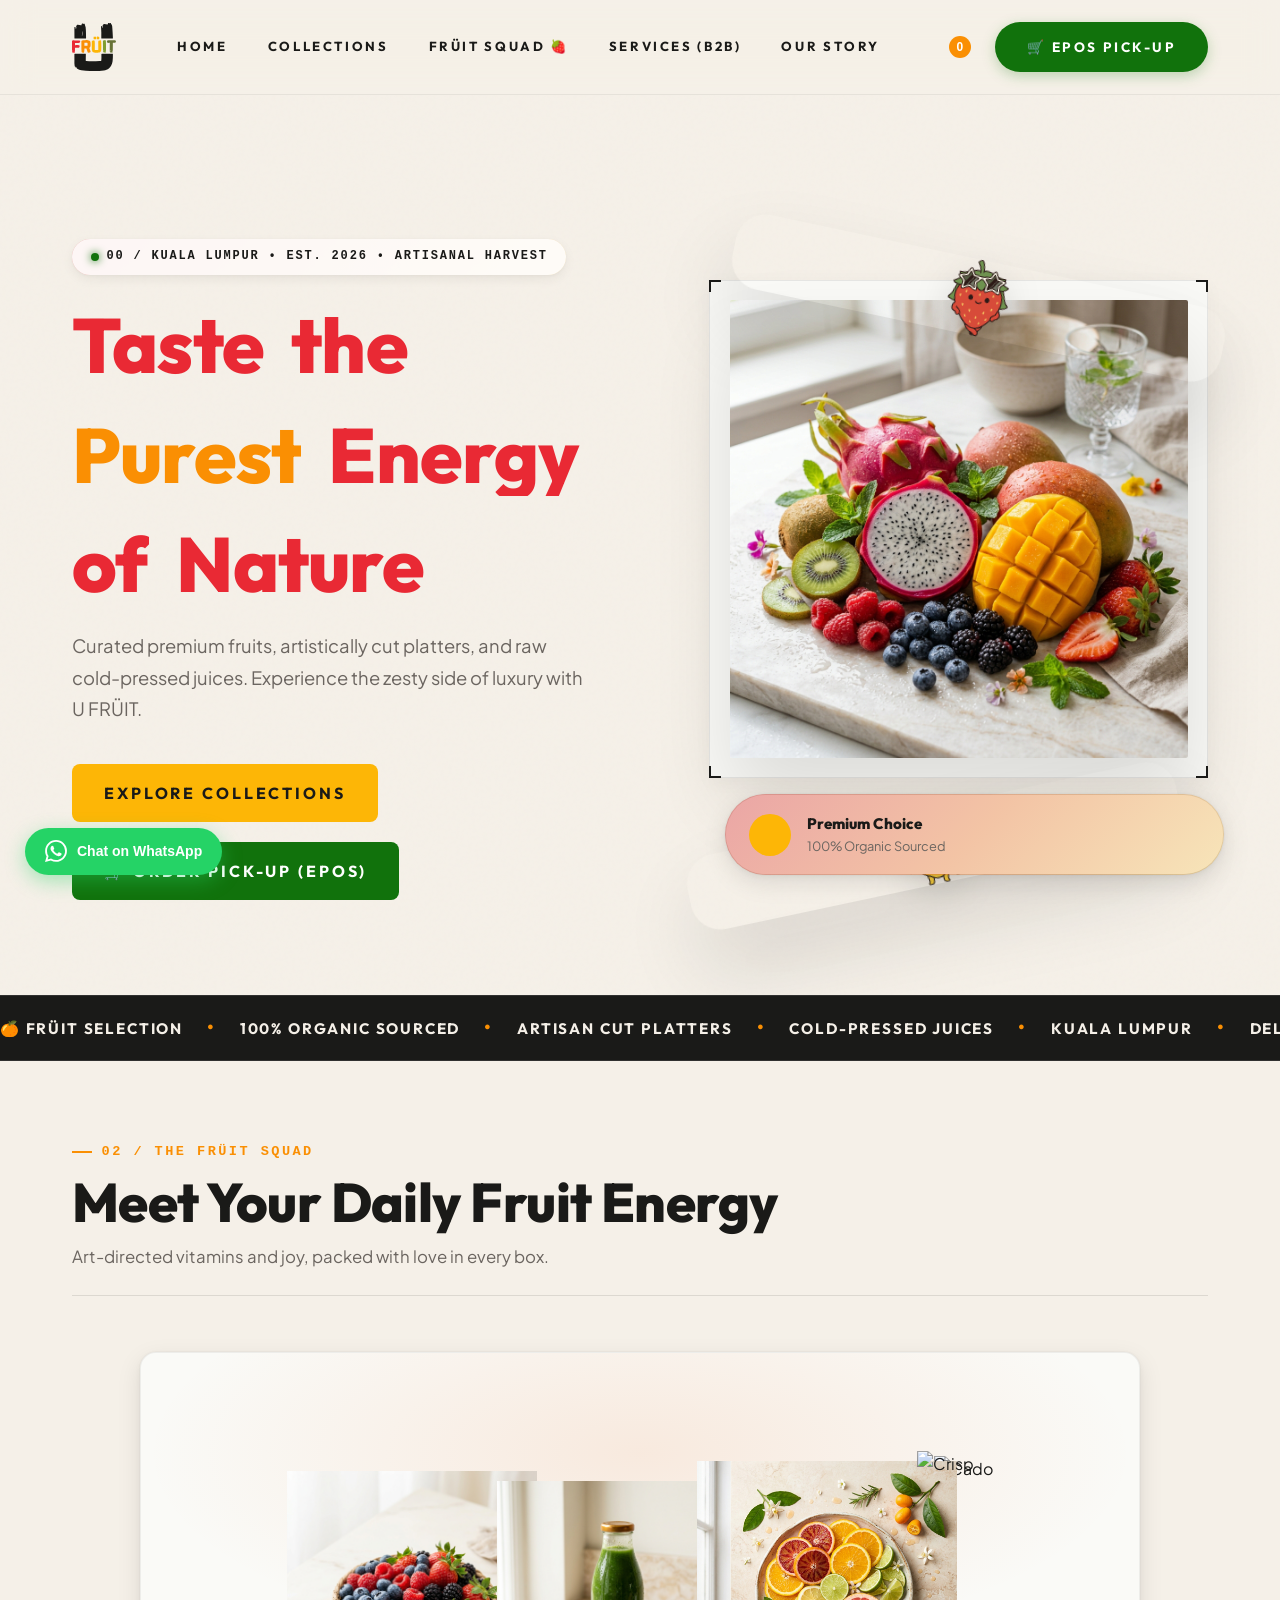
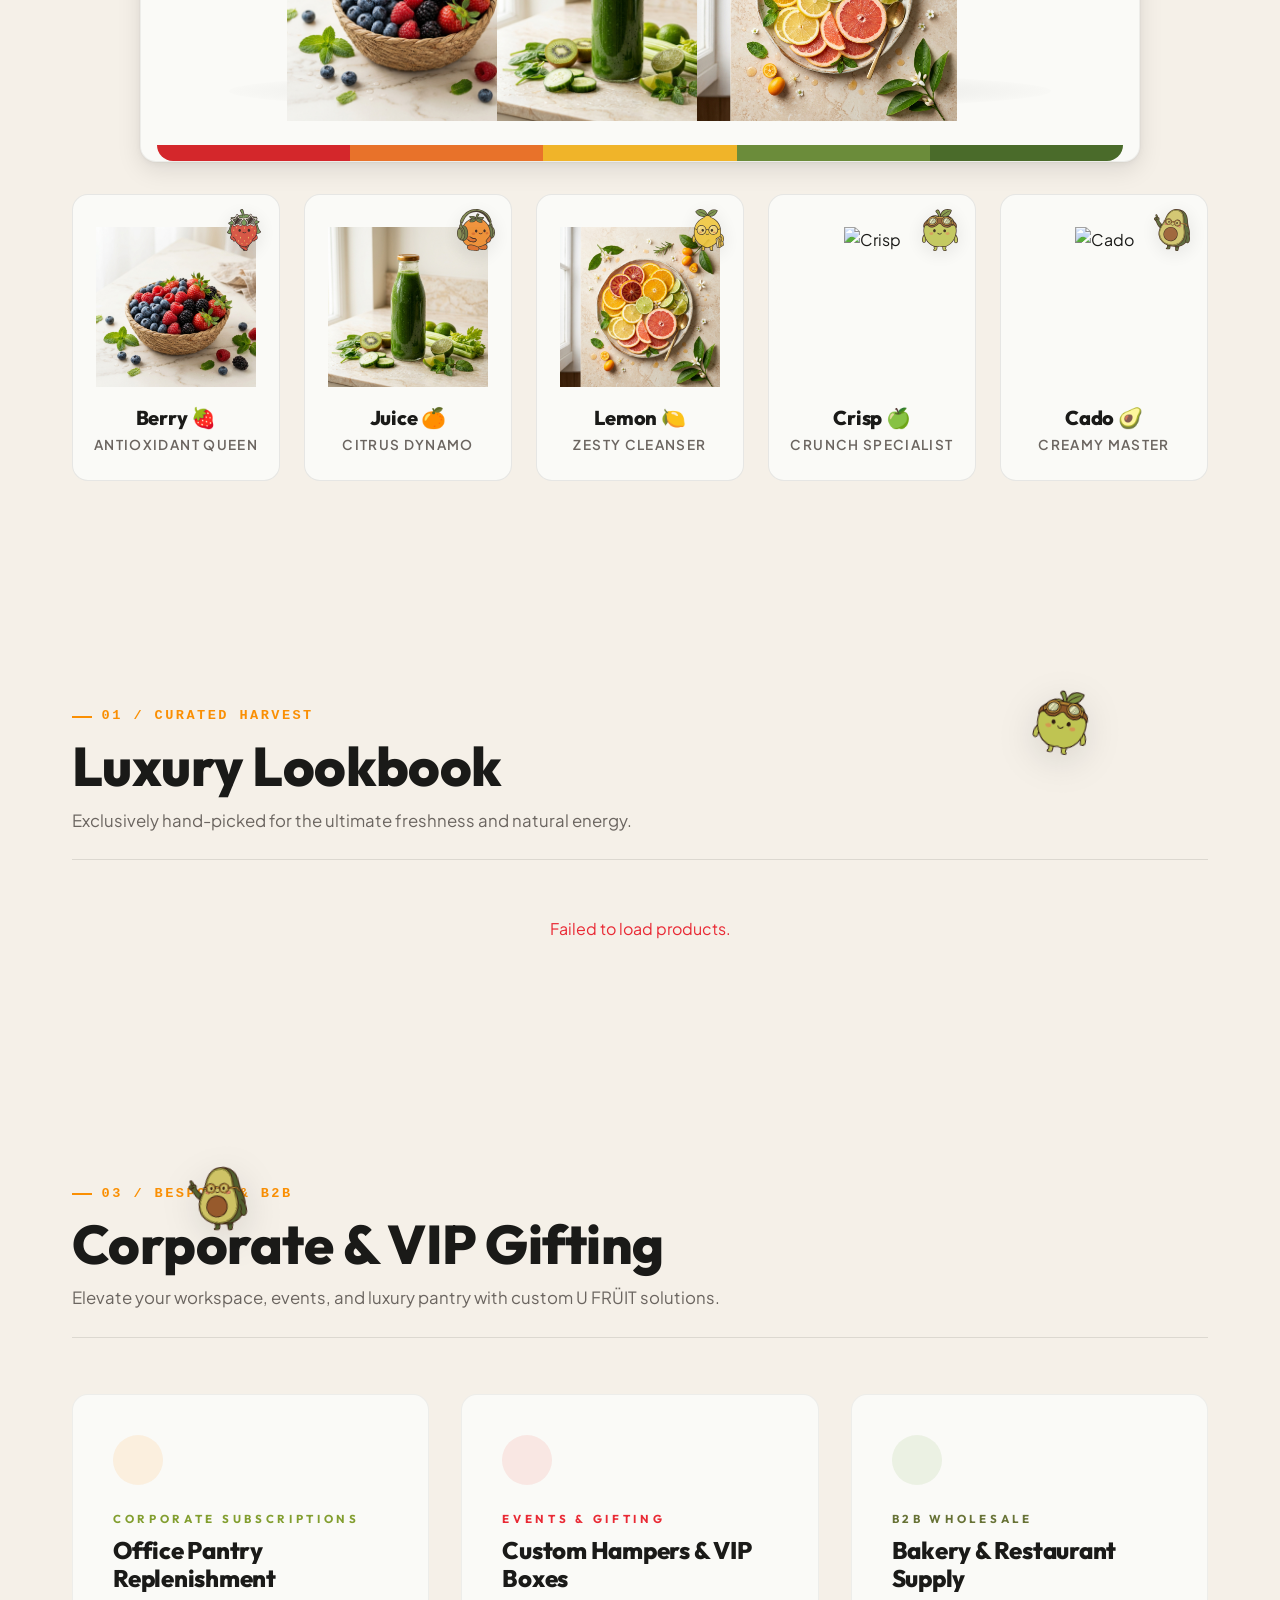
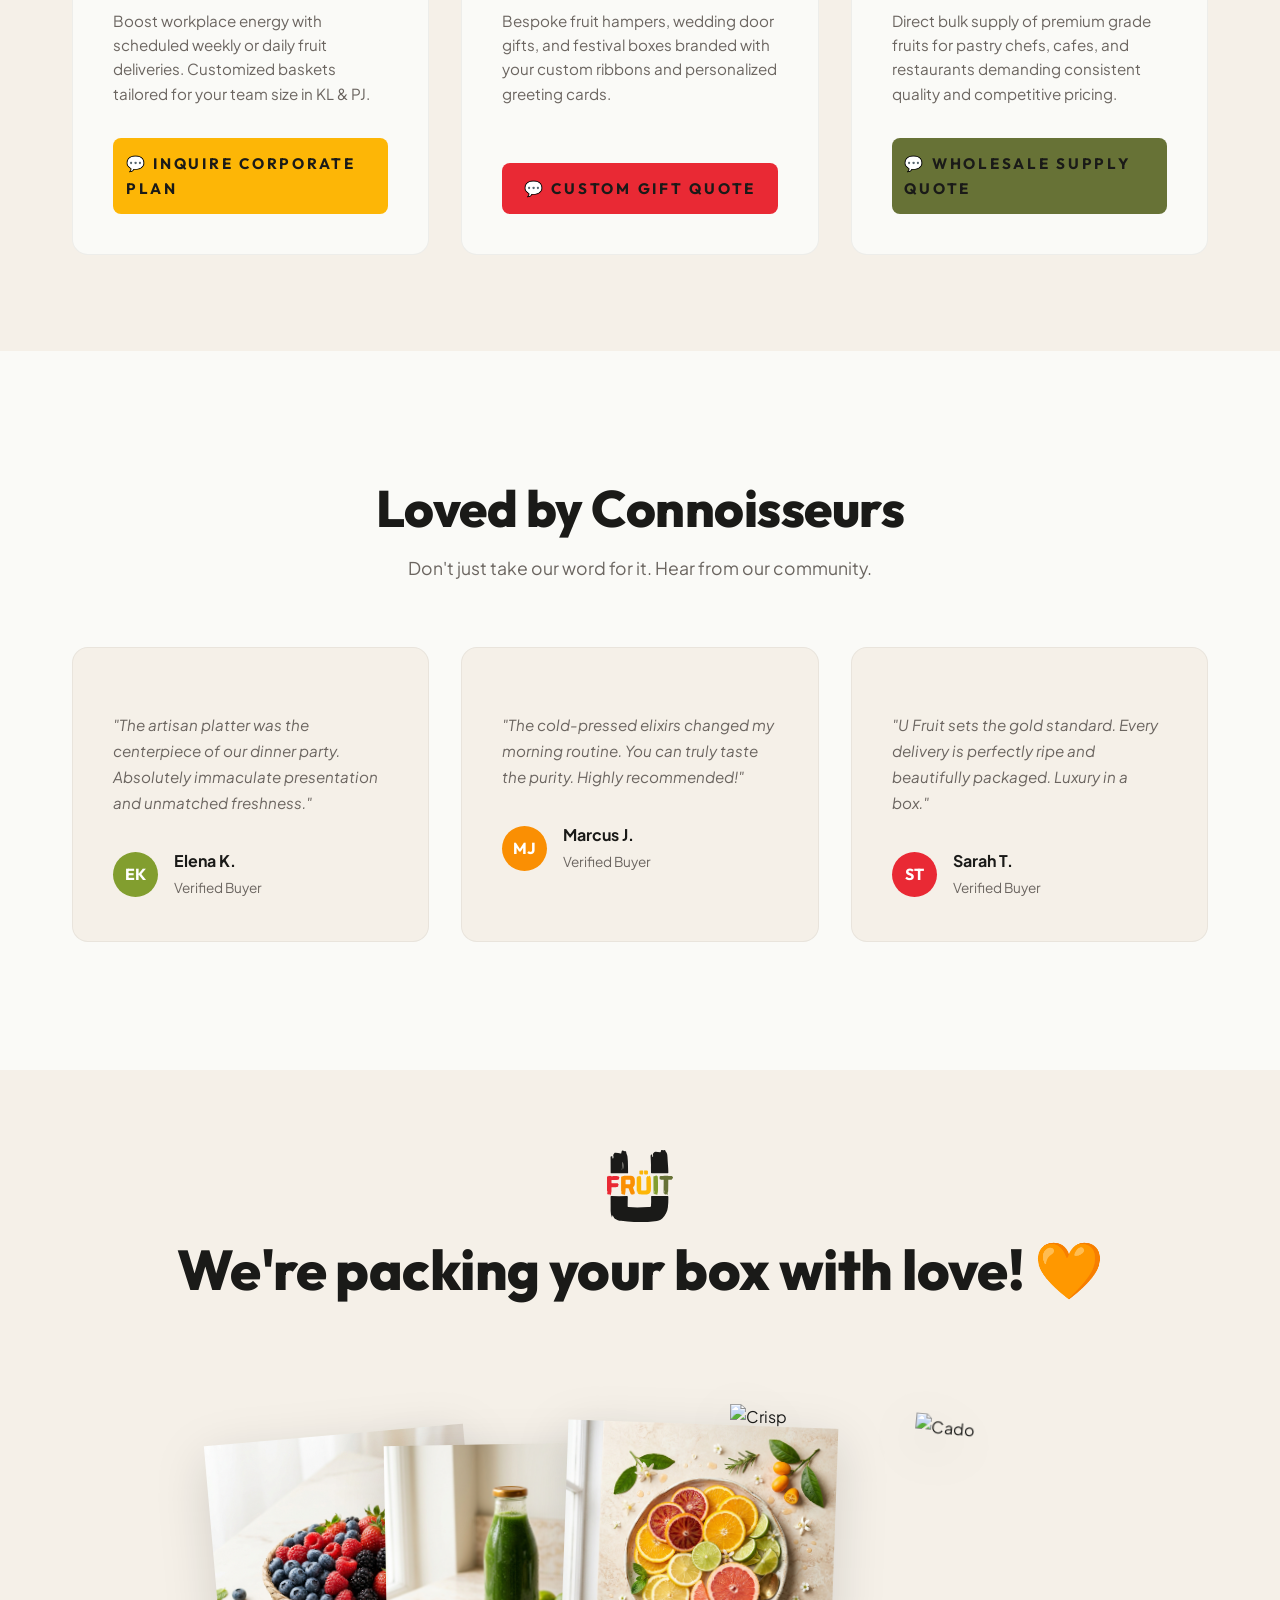
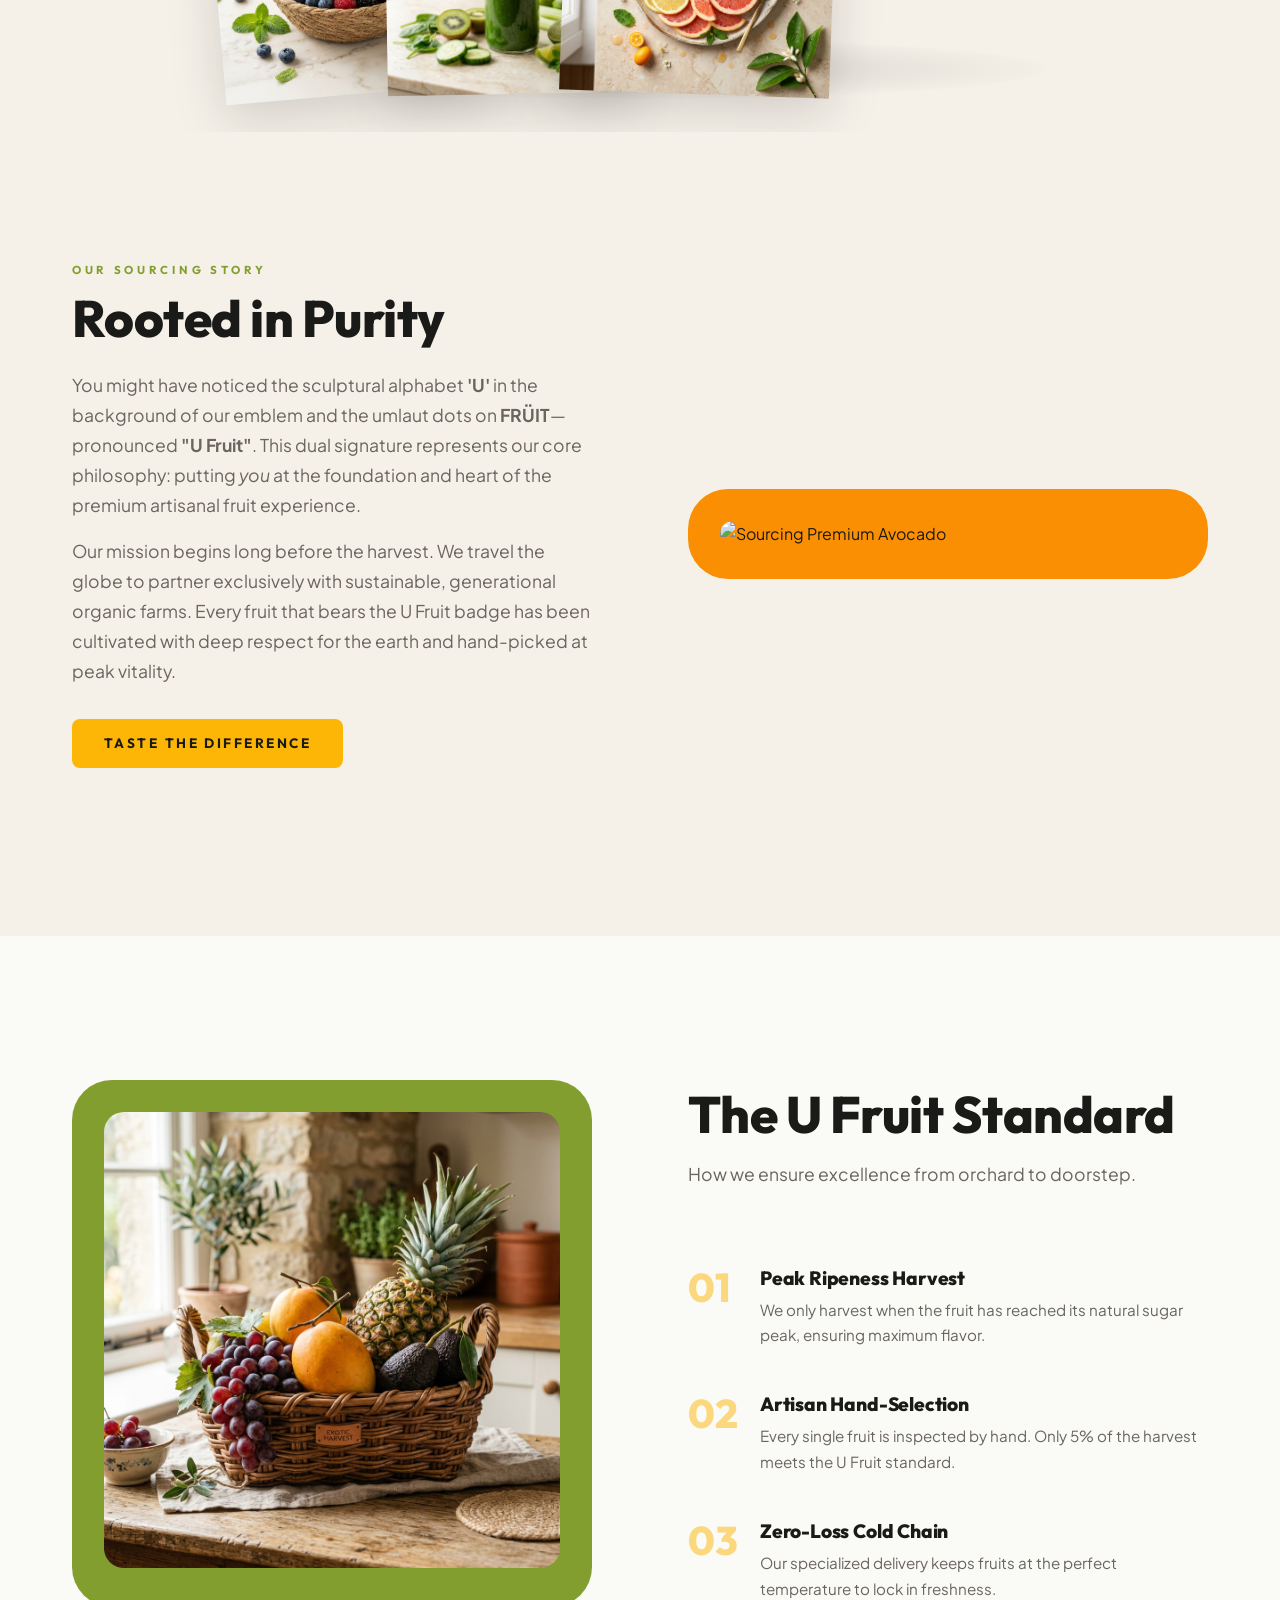
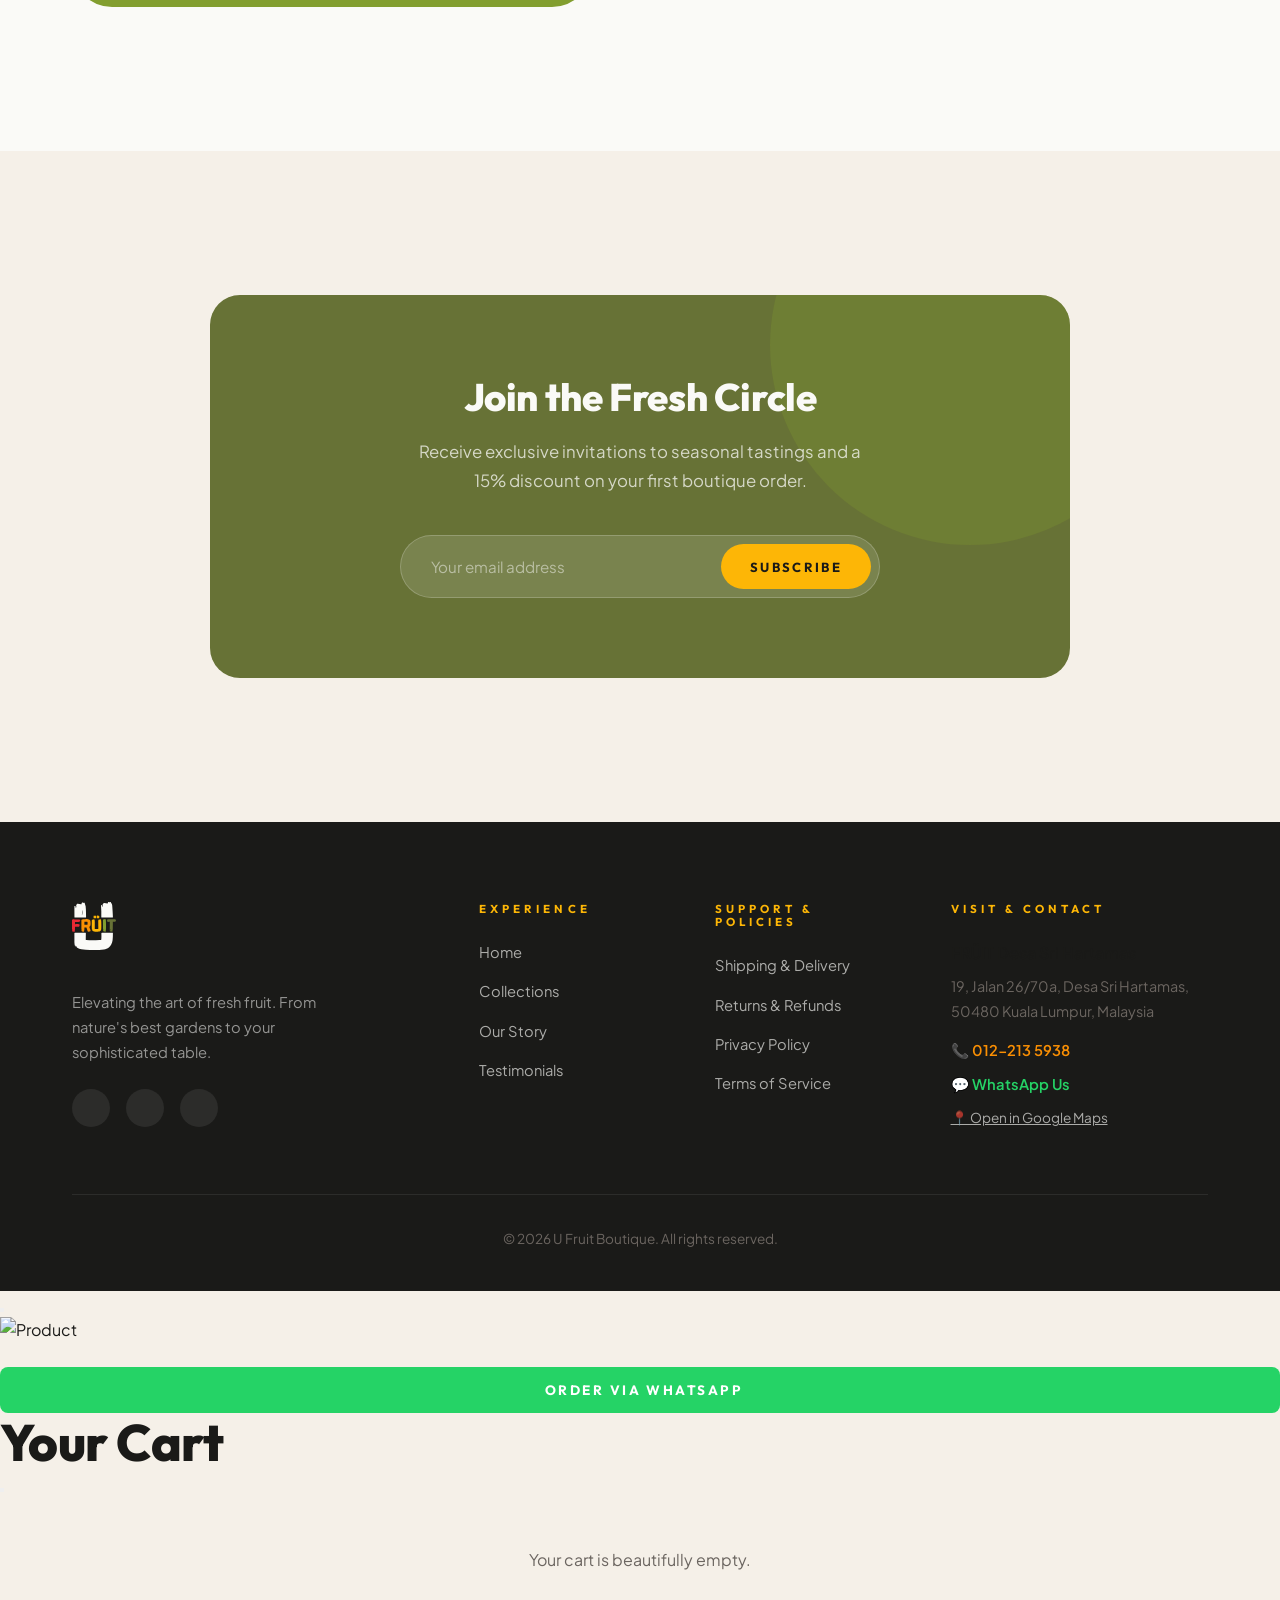
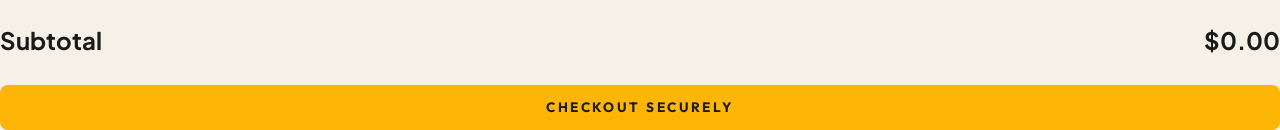
==== index.html @ c1c634d8 "feat: keep 3D character designs and add Style 2 SVG characters as decorative stickers and badges" ====
<!DOCTYPE html>
<html lang="en">
<head>
    <meta charset="UTF-8">
    <meta name="viewport" content="width=device-width, initial-scale=1.0">
    <title>FRÜIT (U Fruit) | Premium Fresh Fruit</title>
    <meta name="description" content="U Fruit offers the finest selection of whole fruits, fresh-cut platters, and freshly squeezed juices. Premium quality, delivered fresh.">
    <!-- Favicon (Tab Logo) -->
    <link rel="icon" type="image/svg+xml" href="assets/UFRÜIT LOGO V3.svg">
    <link rel="stylesheet" href="style.css">
    <!-- Lucide Icons -->
    <script src="https://unpkg.com/lucide@0"></script>
</head>
<body>
    <!-- Header (Awwwards Glass Navigation) -->
    <header class="glass-header">
        <div class="container nav-content">
            <a href="#" class="logo">
                <img src="assets/UFRÜIT LOGO V3.svg" alt="U FRÜIT Canonical Master Logo" style="height: 48px; width: auto; transition: transform 0.3s ease;">
            </a>
            <nav class="nav-links">
                <a href="#home">Home</a>
                <a href="#collections">Collections</a>
                <a href="#squad-banner">FRÜIT Squad 🍓</a>
                <a href="#services">Services (B2B)</a>
                <a href="#about">Our Story</a>
            </nav>
            <div class="header-right">
                <button class="cart-toggle" id="openCart" aria-label="Open Cart" style="background: none; border: none; cursor: pointer; color: var(--text-dark); display: flex; align-items: center; gap: 0.5rem; font-weight: 600;">
                    <i data-lucide="shopping-bag"></i> <span class="cart-count" style="background: var(--primary-orange); color: white; width: 22px; height: 22px; border-radius: 50%; font-size: 0.75rem; display: flex; align-items: center; justify-content: center; font-weight: 700;">0</span>
                </button>
                <a href="https://order.epos.com/page/my-fruit-selection-enterprise" target="_blank" class="cta-button epos-btn" style="background: #11720C; color: white; border-radius: 9999px; font-weight: 700; box-shadow: 0 4px 14px rgba(17, 114, 12, 0.25);">🛒 EPOS Pick-Up</a>
                <button class="menu-toggle" aria-label="Toggle Menu">
                    <i data-lucide="menu"></i>
                </button>
            </div>
        </div>
    </header>

    <!-- Hero Section (Kinetic Staggered Typography & Glowing Badges) -->
    <section class="hero" id="home" style="padding-top: 3rem;">
        <div class="container hero-content">
            <div class="hero-text reveal">
                <div class="hero-badge-pill border-gradient" style="display: inline-flex; align-items: center; gap: 0.5rem; padding: 0.45rem 1.1rem; border-radius: 9999px; background: rgba(255,255,255,0.9); margin-bottom: 1.8rem; font-family: 'Space Grotesk', monospace; font-size: 0.75rem; font-weight: 700; letter-spacing: 0.15em; color: var(--text-dark); box-shadow: var(--shadow-card);">
                    <span style="display:inline-block; width:8px; height:8px; border-radius:50%; background:#11720C; box-shadow: 0 0 8px #11720C;"></span>
                    <span>00 / KUALA LUMPUR • EST. 2026 • ARTISANAL HARVEST</span>
                </div>
                <h1 class="stagger-heading" aria-label="Taste the Purest Energy of Nature">
                    <span class="word-wrap"><span class="word">Taste</span></span>
                    <span class="word-wrap"><span class="word">the</span></span>
                    <span class="word-wrap"><span class="word highlight">Purest</span></span>
                    <span class="word-wrap"><span class="word">Energy</span></span>
                    <span class="word-wrap"><span class="word">of</span></span>
                    <span class="word-wrap"><span class="word">Nature</span></span>
                </h1>
                <p class="hero-subtext" style="font-size: 1.15rem; line-height: 1.7; color: var(--text-muted); max-width: 520px;">Curated premium fruits, artistically cut platters, and raw cold-pressed juices. Experience the zesty side of luxury with U FRÜIT.</p>
                <div class="hero-btns" style="display: flex; gap: 1.2rem; flex-wrap: wrap; margin-top: 2rem;">
                    <a href="#collections" class="cta-button primary-cta" style="padding: 1rem 2rem; font-size: 1rem;">Explore Collections</a>
                    <a href="https://order.epos.com/page/my-fruit-selection-enterprise" target="_blank" class="cta-button epos-hero-btn" style="background: #11720C; color: white; padding: 1rem 2rem; font-size: 1rem;">🛒 Order Pick-Up (EPOS)</a>
                </div>
            </div>
            <div class="hero-image reveal" style="position: relative;">
                <!-- Decorative Style 2 SVG Mascot Stickers -->
                <img src="assets/character-berry.svg" class="decorative-mascot-sticker" style="top: -20px; right: -20px; transform: rotate(12deg);" alt="Berry Decorative Sticker" title="UFRÜIT Berry 🍓">
                <img src="assets/character-lemon.svg" class="decorative-mascot-sticker" style="bottom: -25px; left: -25px; transform: rotate(-12deg); animation-delay: -3s;" alt="Lemon Decorative Sticker" title="UFRÜIT Lemon 🍋">
                <div class="hairline-frame" style="padding: 1.2rem; background: var(--white); position: relative;">
                    <div class="corner-bracket corner-tl"></div>
                    <div class="corner-bracket corner-tr"></div>
                    <div class="corner-bracket corner-bl"></div>
                    <div class="corner-bracket corner-br"></div>
                    <img src="assets/hero.png" alt="Luxurious Fruit Platter" class="hero-main-img" style="border-radius: 2px; width: 100%; display: block;">
                </div>
                <div class="floating-badge border-gradient">
                    <div class="badge-icon">
                        <i data-lucide="sparkles"></i>
                    </div>
                    <div>
                        <strong>Premium Choice</strong>
                        <p>100% Organic Sourced</p>
                    </div>
                </div>
            </div>
        </div>
    </section>

    <!-- ================================================
         AWWWARDS-QUALITY MARQUEE LOOP (Meng To Skill)
         ================================================ -->
    <div class="marquee-section">
        <div class="marquee-track">
            <div class="marquee-content">
                <span>🍊 FRÜIT SELECTION</span>
                <span class="dot">•</span>
                <span>100% ORGANIC SOURCED</span>
                <span class="dot">•</span>
                <span>ARTISAN CUT PLATTERS</span>
                <span class="dot">•</span>
                <span>COLD-PRESSED JUICES</span>
                <span class="dot">•</span>
                <span>KUALA LUMPUR</span>
                <span class="dot">•</span>
                <span>DELIVERED FRESH</span>
                <span class="dot">•</span>
                <span>U FRÜIT LUXURY PRODUCE</span>
                <span class="dot">•</span>
            </div>
            <div class="marquee-content" aria-hidden="true">
                <span>🍊 FRÜIT SELECTION</span>
                <span class="dot">•</span>
                <span>100% ORGANIC SOURCED</span>
                <span class="dot">•</span>
                <span>ARTISAN CUT PLATTERS</span>
                <span class="dot">•</span>
                <span>COLD-PRESSED JUICES</span>
                <span class="dot">•</span>
                <span>KUALA LUMPUR</span>
                <span class="dot">•</span>
                <span>DELIVERED FRESH</span>
                <span class="dot">•</span>
                <span>U FRÜIT LUXURY PRODUCE</span>
                <span class="dot">•</span>
            </div>
        </div>
    </div>

    <!-- FRÜIT Squad Mascot Banner Section -->
    <section class="squad-banner-section" id="squad-banner" style="padding: 5rem 0; background: var(--bg-cream); overflow: hidden;">
        <div class="container">
            <div class="chapter-header reveal">
                <span class="chapter-num">02 / The FRÜIT Squad</span>
                <h2 class="chapter-title">Meet Your Daily Fruit Energy</h2>
                <p class="chapter-subtitle">Art-directed vitamins and joy, packed with love in every box.</p>
            </div>
            
            <div class="squad-banner-wrapper auto-anim" id="squadBannerCanvas" style="
                max-width: 1000px;
                margin: 2rem auto 0;
                background-color: var(--white);
                border-radius: var(--radius-md);
                position: relative;
                overflow: hidden;
                box-shadow: var(--shadow-float);
                padding: 3rem 1rem 0 1rem;
                border: 1px solid rgba(0,0,0,0.05);
            ">
                <!-- Ambient Glow -->
                <div style="
                    position: absolute;
                    top: -100px;
                    left: 50%;
                    transform: translateX(-50%);
                    width: 100%;
                    height: 400px;
                    background: radial-gradient(ellipse at center, rgba(232, 114, 42, 0.12) 0%, rgba(245, 240, 232, 0) 70%);
                    pointer-events: none;
                    z-index: 1;
                "></div>

                <!-- Characters Stage -->
                <div class="squad-stage" style="
                    position: relative;
                    z-index: 5;
                    height: 320px;
                    display: flex;
                    justify-content: center;
                    align-items: flex-end;
                    margin-bottom: 1.5rem;
                ">
                    <!-- Floor Shadow -->
                    <div style="
                        position: absolute;
                        bottom: 10px;
                        width: 85%;
                        height: 40px;
                        background: radial-gradient(ellipse at center, rgba(26, 26, 24, 0.15) 0%, rgba(245, 240, 232, 0) 75%);
                        border-radius: 50%;
                        z-index: 1;
                    "></div>

                    <!-- 5 Characters -->
                    <img src="assets/IP1-Berry.png" alt="Berry" class="squad-char squad-berry" title="Berry 🍓" style="height: 250px; z-index: 4; cursor: pointer; transition: all 0.3s ease;">
                    <img src="assets/IP2-Juice.png" alt="Juice" class="squad-char squad-juice" title="Juice 🍊" style="height: 240px; z-index: 5; cursor: pointer; transition: all 0.3s ease; margin-left: -40px;">
                    <img src="assets/IP3-Lemon.png" alt="Lemon" class="squad-char squad-lemon" title="Lemon 🍋" style="height: 260px; z-index: 6; cursor: pointer; transition: all 0.3s ease; margin-left: -40px;">
                    <img src="assets/IP4-Crisp.png" alt="Crisp" class="squad-char squad-crisp" title="Crisp 🍏" style="height: 270px; z-index: 7; cursor: pointer; transition: all 0.3s ease; margin-left: -40px;">
                    <img src="assets/IP5-Cado.png" alt="Cado" class="squad-char squad-cado" title="Cado 🥑" style="height: 265px; z-index: 3; cursor: pointer; transition: all 0.3s ease; margin-left: -40px;">
                </div>

                <!-- Colourful Baseline Stripe -->
                <div style="width: 100%; height: 16px; display: flex; border-radius: 0 0 var(--radius-md) var(--radius-md); overflow: hidden;">
                    <div style="flex: 1; background: #D4272B;"></div>
                    <div style="flex: 1; background: #E8722A;"></div>
                    <div style="flex: 1; background: #F0B429;"></div>
                    <div style="flex: 1; background: #6B8C3A;"></div>
                    <div style="flex: 1; background: #4A6B2A;"></div>
                </div>
            </div>

            <!-- Squad Individual Podium Cards -->
            <div class="squad-podium-grid">
                <div class="squad-podium-card reveal">
                    <img src="assets/character-berry.svg" class="podium-svg-badge" alt="Berry Decorative Badge">
                    <img src="assets/IP1-Berry.png" alt="Berry" title="Berry 🍓">
                    <h4>Berry 🍓</h4>
                    <span>Antioxidant Queen</span>
                </div>
                <div class="squad-podium-card reveal">
                    <img src="assets/character-juice.svg" class="podium-svg-badge" alt="Juice Decorative Badge">
                    <img src="assets/IP2-Juice.png" alt="Juice" title="Juice 🍊">
                    <h4>Juice 🍊</h4>
                    <span>Citrus Dynamo</span>
                </div>
                <div class="squad-podium-card reveal">
                    <img src="assets/character-lemon.svg" class="podium-svg-badge" alt="Lemon Decorative Badge">
                    <img src="assets/IP3-Lemon.png" alt="Lemon" title="Lemon 🍋">
                    <h4>Lemon 🍋</h4>
                    <span>Zesty Cleanser</span>
                </div>
                <div class="squad-podium-card reveal">
                    <img src="assets/character-crisp.svg" class="podium-svg-badge" alt="Crisp Decorative Badge">
                    <img src="assets/IP4-Crisp.png" alt="Crisp" title="Crisp 🍏">
                    <h4>Crisp 🍏</h4>
                    <span>Crunch Specialist</span>
                </div>
                <div class="squad-podium-card reveal">
                    <img src="assets/character-cado.svg" class="podium-svg-badge" alt="Cado Decorative Badge">
                    <img src="assets/IP5-Cado.png" alt="Cado" title="Cado 🥑">
                    <h4>Cado 🥑</h4>
                    <span>Creamy Master</span>
                </div>
            </div>
        </div>
    </section>

    <style>
        .auto-anim .squad-berry { animation: popBerry 7.5s infinite ease-in-out; }
        .auto-anim .squad-juice { animation: popJuice 7.5s infinite ease-in-out; }
        .auto-anim .squad-crisp { animation: popCrisp 7.5s infinite ease-in-out; }
        .auto-anim .squad-lemon { animation: popLemon 7.5s infinite ease-in-out; }
        .auto-anim .squad-cado { animation: popCado 7.5s infinite ease-in-out; }

        @keyframes popBerry {
            0%, 100% { transform: translateY(0) scale(1); z-index: 4; }
            4%, 16% { transform: translateY(-24px) scale(1.15); z-index: 25; filter: drop-shadow(0 20px 30px rgba(212, 39, 43, 0.4)); }
            20% { transform: translateY(0) scale(1); z-index: 4; }
        }
        @keyframes popJuice {
            0%, 18%, 100% { transform: translateY(0) scale(1); z-index: 5; }
            24%, 36% { transform: translateY(-24px) scale(1.15); z-index: 25; filter: drop-shadow(0 20px 30px rgba(232, 114, 42, 0.4)); }
            40% { transform: translateY(0) scale(1); z-index: 5; }
        }
        @keyframes popCrisp {
            0%, 38%, 100% { transform: translateY(0) scale(1); z-index: 7; }
            44%, 56% { transform: translateY(-24px) scale(1.15); z-index: 25; filter: drop-shadow(0 20px 30px rgba(107, 140, 58, 0.4)); }
            60% { transform: translateY(0) scale(1); z-index: 7; }
        }
        @keyframes popLemon {
            0%, 58%, 100% { transform: translateY(0) scale(1); z-index: 6; }
            64%, 76% { transform: translateY(-24px) scale(1.15); z-index: 25; filter: drop-shadow(0 20px 30px rgba(240, 180, 41, 0.4)); }
            80% { transform: translateY(0) scale(1); z-index: 6; }
        }
        @keyframes popCado {
            0%, 78% { transform: translateY(0) scale(1); z-index: 3; }
            84%, 96% { transform: translateY(-24px) scale(1.15); z-index: 25; filter: drop-shadow(0 20px 30px rgba(74, 107, 42, 0.4)); }
            100% { transform: translateY(0) scale(1); z-index: 3; }
        }

        @media (max-width: 768px) {
            .squad-stage { height: 180px !important; }
            .squad-char { height: 130px !important; margin-left: -20px !important; }
        }
    </style>

    <!-- Collections Section -->
    <section class="collections" id="collections">
        <div class="container">
            <div class="chapter-header reveal" style="position: relative;">
                <img src="assets/character-crisp.svg" class="decorative-mascot-sticker" style="top: -15px; right: 10%; transform: rotate(10deg); width: 64px; height: 64px;" alt="Crisp Decorative Sticker" title="UFRÜIT Crisp 🍏">
                <span class="chapter-num">01 / Curated Harvest</span>
                <h2 class="chapter-title">Luxury Lookbook</h2>
                <p class="chapter-subtitle">Exclusively hand-picked for the ultimate freshness and natural energy.</p>
            </div>
            <div class="editorial-grid" id="productsGrid">
                <!-- Products will be injected here by Javascript from Firestore -->
                <div style="grid-column: 1 / -1; text-align: center; padding: 4rem 0; color: var(--text-muted);">
                    <i data-lucide="loader-2" class="spin" style="width: 48px; height: 48px; margin-bottom: 1rem;"></i>
                    <p>Loading the freshest harvest from our database...</p>
                </div>
            </div>
        </div>
    </section>

    <!-- Services & B2B Section -->
    <section class="services" id="services" style="padding: 6rem 0; background: var(--bg-cream);">
        <div class="container">
            <div class="chapter-header reveal" style="position: relative;">
                <img src="assets/character-cado.svg" class="decorative-mascot-sticker" style="top: -15px; left: 10%; transform: rotate(-10deg); width: 64px; height: 64px;" alt="Cado Decorative Sticker" title="UFRÜIT Cado 🥑">
                <span class="chapter-num">03 / Bespoke & B2B</span>
                <h2 class="chapter-title">Corporate & VIP Gifting</h2>
                <p class="chapter-subtitle">Elevate your workspace, events, and luxury pantry with custom U FRÜIT solutions.</p>
            </div>
            <div class="grid">
                <!-- Service 1: Corporate Pantry -->
                <div class="card reveal" style="padding: 2.5rem; border-radius: var(--radius-md); background: var(--white); border: 1px solid rgba(0,0,0,0.05); display: flex; flex-direction: column; justify-content: space-between;">
                    <div>
                        <div style="width: 50px; height: 50px; border-radius: var(--radius-pill); background: rgba(251, 140, 0, 0.1); color: var(--primary-orange); display: flex; align-items: center; justify-content: center; margin-bottom: 1.5rem;">
                            <i data-lucide="building-2" style="width: 26px; height: 26px;"></i>
                        </div>
                        <span class="card-tag">Corporate Subscriptions</span>
                        <h3 style="font-size: 1.5rem; margin-bottom: 1rem;">Office Pantry Replenishment</h3>
                        <p style="color: var(--text-muted); font-size: 0.95rem; line-height: 1.6; margin-bottom: 2rem;">
                            Boost workplace energy with scheduled weekly or daily fruit deliveries. Customized baskets tailored for your team size in KL & PJ.
                        </p>
                    </div>
                    <a href="https://wa.me/60122135938?text=Hi%20FRÜIT!%20I'm%20interested%20in%20a%20Corporate%20Pantry%20Subscription%20for%20our%20office." target="_blank" class="cta-button" style="display: inline-flex; align-items: center; justify-content: center; width: 100%; font-size: 0.95rem; padding: 0.8rem;">
                        💬 Inquire Corporate Plan
                    </a>
                </div>

                <!-- Service 2: VIP Hampers -->
                <div class="card reveal" style="padding: 2.5rem; border-radius: var(--radius-md); background: var(--white); border: 1px solid rgba(0,0,0,0.05); display: flex; flex-direction: column; justify-content: space-between;">
                    <div>
                        <div style="width: 50px; height: 50px; border-radius: var(--radius-pill); background: rgba(229, 57, 53, 0.1); color: var(--primary-red); display: flex; align-items: center; justify-content: center; margin-bottom: 1.5rem;">
                            <i data-lucide="gift" style="width: 26px; height: 26px;"></i>
                        </div>
                        <span class="card-tag" style="color: var(--primary-red);">Events & Gifting</span>
                        <h3 style="font-size: 1.5rem; margin-bottom: 1rem;">Custom Hampers & VIP Boxes</h3>
                        <p style="color: var(--text-muted); font-size: 0.95rem; line-height: 1.6; margin-bottom: 2rem;">
                            Bespoke fruit hampers, wedding door gifts, and festival boxes branded with your custom ribbons and personalized greeting cards.
                        </p>
                    </div>
                    <a href="https://wa.me/60122135938?text=Hi%20FRÜIT!%20I'd%20like%20to%20request%20a%20quote%20for%20Custom%20Hampers%20/%20Event%20Gifts." target="_blank" class="cta-button" style="display: inline-flex; align-items: center; justify-content: center; width: 100%; font-size: 0.95rem; padding: 0.8rem; background: var(--primary-red);">
                        💬 Custom Gift Quote
                    </a>
                </div>

                <!-- Service 3: Wholesale -->
                <div class="card reveal" style="padding: 2.5rem; border-radius: var(--radius-md); background: var(--white); border: 1px solid rgba(0,0,0,0.05); display: flex; flex-direction: column; justify-content: space-between;">
                    <div>
                        <div style="width: 50px; height: 50px; border-radius: var(--radius-pill); background: rgba(104, 159, 56, 0.1); color: var(--primary-green); display: flex; align-items: center; justify-content: center; margin-bottom: 1.5rem;">
                            <i data-lucide="truck" style="width: 26px; height: 26px;"></i>
                        </div>
                        <span class="card-tag" style="color: var(--primary-green);">B2B Wholesale</span>
                        <h3 style="font-size: 1.5rem; margin-bottom: 1rem;">Bakery & Restaurant Supply</h3>
                        <p style="color: var(--text-muted); font-size: 0.95rem; line-height: 1.6; margin-bottom: 2rem;">
                            Direct bulk supply of premium grade fruits for pastry chefs, cafes, and restaurants demanding consistent quality and competitive pricing.
                        </p>
                    </div>
                    <a href="https://wa.me/60122135938?text=Hi%20FRÜIT!%20I'm%20looking%20for%20Wholesale%20Fruit%20Supply%20for%20my%20business." target="_blank" class="cta-button" style="display: inline-flex; align-items: center; justify-content: center; width: 100%; font-size: 0.95rem; padding: 0.8rem; background: var(--primary-green);">
                        💬 Wholesale Supply Quote
                    </a>
                </div>
            </div>
        </div>
    </section>

    <!-- Testimonials Section -->
    <section class="testimonials" id="reviews" style="padding: 8rem 0; background: var(--white);">
        <div class="container">
            <div class="section-title reveal">
                <h2>Loved by Connoisseurs</h2>
                <p>Don't just take our word for it. Hear from our community.</p>
            </div>
            <div class="grid">
                <div class="card reveal" style="padding: 2.5rem; background: var(--bg-cream);">
                    <div style="color: var(--primary-yellow); margin-bottom: 1.5rem; display: flex; gap: 0.2rem;">
                        <i data-lucide="star" fill="currentColor"></i><i data-lucide="star" fill="currentColor"></i><i data-lucide="star" fill="currentColor"></i><i data-lucide="star" fill="currentColor"></i><i data-lucide="star" fill="currentColor"></i>
                    </div>
                    <p style="font-style: italic; margin-bottom: 2rem; color: var(--text-muted);">"The artisan platter was the centerpiece of our dinner party. Absolutely immaculate presentation and unmatched freshness."</p>
                    <div style="display: flex; align-items: center; gap: 1rem;">
                        <div style="width: 45px; height: 45px; border-radius: 50%; background: var(--primary-lime); color: white; display: flex; align-items: center; justify-content: center; font-weight: bold; font-family: 'Outfit', sans-serif;">EK</div>
                        <div>
                            <strong style="display: block;">Elena K.</strong>
                            <span style="font-size: 0.85rem; color: var(--text-muted);">Verified Buyer</span>
                        </div>
                    </div>
                </div>
                
                <div class="card reveal" style="padding: 2.5rem; background: var(--bg-cream);">
                    <div style="color: var(--primary-yellow); margin-bottom: 1.5rem; display: flex; gap: 0.2rem;">
                        <i data-lucide="star" fill="currentColor"></i><i data-lucide="star" fill="currentColor"></i><i data-lucide="star" fill="currentColor"></i><i data-lucide="star" fill="currentColor"></i><i data-lucide="star" fill="currentColor"></i>
                    </div>
                    <p style="font-style: italic; margin-bottom: 2rem; color: var(--text-muted);">"The cold-pressed elixirs changed my morning routine. You can truly taste the purity. Highly recommended!"</p>
                    <div style="display: flex; align-items: center; gap: 1rem;">
                        <div style="width: 45px; height: 45px; border-radius: 50%; background: var(--primary-orange); color: white; display: flex; align-items: center; justify-content: center; font-weight: bold; font-family: 'Outfit', sans-serif;">MJ</div>
                        <div>
                            <strong style="display: block;">Marcus J.</strong>
                            <span style="font-size: 0.85rem; color: var(--text-muted);">Verified Buyer</span>
                        </div>
                    </div>
                </div>

                <div class="card reveal" style="padding: 2.5rem; background: var(--bg-cream);">
                    <div style="color: var(--primary-yellow); margin-bottom: 1.5rem; display: flex; gap: 0.2rem;">
                        <i data-lucide="star" fill="currentColor"></i><i data-lucide="star" fill="currentColor"></i><i data-lucide="star" fill="currentColor"></i><i data-lucide="star" fill="currentColor"></i><i data-lucide="star" fill="currentColor"></i>
                    </div>
                    <p style="font-style: italic; margin-bottom: 2rem; color: var(--text-muted);">"U Fruit sets the gold standard. Every delivery is perfectly ripe and beautifully packaged. Luxury in a box."</p>
                    <div style="display: flex; align-items: center; gap: 1rem;">
                        <div style="width: 45px; height: 45px; border-radius: 50%; background: var(--primary-red); color: white; display: flex; align-items: center; justify-content: center; font-weight: bold; font-family: 'Outfit', sans-serif;">ST</div>
                        <div>
                            <strong style="display: block;">Sarah T.</strong>
                            <span style="font-size: 0.85rem; color: var(--text-muted);">Verified Buyer</span>
                        </div>
                    </div>
                </div>
            </div>
        </div>
    </section>

    <!-- Animated IP Checkout Banner Section -->
    <section class="checkout-banner-section" id="checkout-banner">
        <div class="checkout-banner-container reveal">
            <img src="assets/UFRÜIT LOGO V3.svg" alt="U FRÜIT Canonical Master Logo" class="checkout-banner-logo">
            <h2 class="checkout-banner-title">
                We're packing your box with love! <span class="heart-pulse">🧡</span>
            </h2>

            <div class="checkout-character-stage">
                <div class="checkout-stage-shadow"></div>
                <img src="assets/IP1-Berry.png" alt="Berry" class="checkout-char-img checkout-char-berry" title="Berry 🍓">
                <img src="assets/IP2-Juice.png" alt="Juice" class="checkout-char-img checkout-char-juice" title="Juice 🍊">
                <img src="assets/IP3-Lemon.png" alt="Lemon" class="checkout-char-img checkout-char-lemon" title="Lemon 🍋">
                <img src="assets/IP4-Crisp.png" alt="Crisp" class="checkout-char-img checkout-char-crisp" title="Crisp 🍏">
                <img src="assets/IP5-Cado.png" alt="Cado" class="checkout-char-img checkout-char-cado" title="Cado 🥑">
            </div>
        </div>

        <div class="checkout-colourful-baseline">
            <div class="stripe-red"></div>
            <div class="stripe-orange"></div>
            <div class="stripe-amber"></div>
            <div class="stripe-green"></div>
            <div class="stripe-olive"></div>
        </div>
    </section>

    <!-- About Us / Sourcing Section -->
    <section class="about-us" id="about" style="padding: 8rem 0; background: var(--bg-cream);">
        <div class="container process-grid">
            <div class="process-steps reveal">
                <div class="section-title" style="text-align: left; margin-bottom: 2rem;">
                    <span class="card-tag">Our Sourcing Story</span>
                    <h2>Rooted in Purity</h2>
                    <p style="font-size: 1.1rem; color: var(--text-muted); margin-top: 1.5rem;">You might have noticed the sculptural alphabet <strong>'U'</strong> in the background of our emblem and the umlaut dots on <strong>FRÜIT</strong>—pronounced <strong>"U Fruit"</strong>. This dual signature represents our core philosophy: putting <em>you</em> at the foundation and heart of the premium artisanal fruit experience.</p>
                    <p style="font-size: 1.1rem; color: var(--text-muted); margin-top: 1rem;">Our mission begins long before the harvest. We travel the globe to partner exclusively with sustainable, generational organic farms. Every fruit that bears the U Fruit badge has been cultivated with deep respect for the earth and hand-picked at peak vitality.</p>
                    <a href="#collections" class="cta-button" style="display: inline-block; margin-top: 2rem;">Taste the Difference</a>
                </div>
            </div>
            <div class="process-image reveal">
                <div style="background: var(--primary-orange); border-radius: 40px; padding: 2rem; position: relative;">
                    <img src="assets/IP5-Cado.png" alt="Sourcing Premium Avocado" style="width: 100%; border-radius: 20px; box-shadow: var(--shadow);">
                </div>
            </div>
        </div>
    </section>

    <!-- Process Section -->
    <section class="process" id="process">
        <div class="container process-grid">
            <div class="process-image reveal">
                <div style="background: var(--primary-lime); border-radius: 40px; padding: 2rem; position: relative;">
                    <img src="assets/whole-fruit.png" alt="Fresh Harvest" style="width: 100%; border-radius: 20px; box-shadow: var(--shadow);">
                </div>
            </div>
            <div class="process-steps reveal">
                <div class="section-title" style="text-align: left; margin-bottom: 2rem;">
                    <h2>The U Fruit Standard</h2>
                    <p>How we ensure excellence from orchard to doorstep.</p>
                </div>
                
                <div class="step">
                    <div class="step-number">01</div>
                    <div class="step-content">
                        <h4>Peak Ripeness Harvest</h4>
                        <p>We only harvest when the fruit has reached its natural sugar peak, ensuring maximum flavor.</p>
                    </div>
                </div>

                <div class="step">
                    <div class="step-number">02</div>
                    <div class="step-content">
                        <h4>Artisan Hand-Selection</h4>
                        <p>Every single fruit is inspected by hand. Only 5% of the harvest meets the U Fruit standard.</p>
                    </div>
                </div>

                <div class="step">
                    <div class="step-number">03</div>
                    <div class="step-content">
                        <h4>Zero-Loss Cold Chain</h4>
                        <p>Our specialized delivery keeps fruits at the perfect temperature to lock in freshness.</p>
                    </div>
                </div>
            </div>
        </div>
    </section>

    <!-- Newsletter Section -->
    <section class="newsletter" id="newsletter">
        <div class="container reveal">
            <div class="newsletter-box">
                <h2>Join the Fresh Circle</h2>
                <p>Receive exclusive invitations to seasonal tastings and a 15% discount on your first boutique order.</p>
                <form class="subscribe-form">
                    <input type="email" placeholder="Your email address" required title="Please enter a valid email">
                    <button type="submit">Subscribe</button>
                </form>
            </div>
        </div>
    </section>

    <!-- Footer -->
    <footer>
        <div class="container">
            <div class="footer-content">
                <div class="footer-about">
                    <a href="#" class="footer-logo">
                        <img src="assets/UFRÜIT LOGO V3-dark.svg" alt="U FRÜIT Canonical Master Logo" style="height: 48px; width: auto; margin-bottom: 1rem; display: block;">
                    </a>
                    <p>Elevating the art of fresh fruit. From nature's best gardens to your sophisticated table.</p>
                    <div class="social-links">
                        <a href="#" aria-label="Instagram"><i data-lucide="instagram"></i></a>
                        <a href="#" aria-label="Facebook"><i data-lucide="facebook"></i></a>
                        <a href="#" aria-label="Twitter"><i data-lucide="twitter"></i></a>
                    </div>
                </div>
                <div class="footer-links">
                    <h4>Experience</h4>
                    <ul>
                        <li><a href="#home">Home</a></li>
                        <li><a href="#collections">Collections</a></li>
                        <li><a href="#about">Our Story</a></li>
                        <li><a href="#reviews">Testimonials</a></li>
                    </ul>
                </div>
                <div class="footer-links">
                    <h4>Support & Policies</h4>
                    <ul>
                        <li><a href="#" onclick="alert('Shipping Policy coming soon!'); return false;">Shipping & Delivery</a></li>
                        <li><a href="#" onclick="alert('Refund Policy coming soon!'); return false;">Returns & Refunds</a></li>
                        <li><a href="#" onclick="alert('Privacy Policy coming soon!'); return false;">Privacy Policy</a></li>
                        <li><a href="#" onclick="alert('Terms of Service coming soon!'); return false;">Terms of Service</a></li>
                    </ul>
                </div>
                <div class="footer-links">
                    <h4>Visit & Contact</h4>
                    <p style="margin-bottom: 0.5rem; font-weight: 600; color: var(--text-dark);">FRÜIT Desa Sri Hartamas</p>
                    <p style="font-size: 0.9rem; color: var(--text-muted); margin-bottom: 0.8rem;">
                        19, Jalan 26/70a, Desa Sri Hartamas,<br>
                        50480 Kuala Lumpur, Malaysia
                    </p>
                    <p style="margin-bottom: 0.4rem;">
                        <a href="tel:+60122135938" style="color: var(--primary-orange); font-weight: 600;">📞 012-213 5938</a>
                    </p>
                    <p style="margin-bottom: 0.4rem;">
                        <a href="https://wa.me/60122135938?text=Hi%20FRÜIT,%20I'd%20like%20to%20inquire%20about%20your%20fresh%20fruits!" target="_blank" style="color: #25D366; font-weight: 600;">💬 WhatsApp Us</a>
                    </p>
                    <p><a href="https://maps.google.com/?q=FRÜIT+Desa+Sri+Hartamas+19+Jalan+26/70a+Kuala+Lumpur" target="_blank" style="font-size: 0.85rem; text-decoration: underline;">📍 Open in Google Maps</a></p>
                </div>
            </div>
            <div class="copyright">
                <p>&copy; 2026 U Fruit Boutique. All rights reserved.</p>
            </div>
        </div>
    </footer>

    <!-- Product Modal Overlay -->
    <div class="modal-overlay" id="productModal">
        <div class="modal-container">
            <button class="modal-close" id="closeModal"><i data-lucide="x"></i></button>
            <div class="modal-grid">
                <div class="modal-image">
                    <img id="modalImage" src="" alt="Product">
                </div>
                <div class="modal-details">
                    <span class="card-tag" id="modalTag"></span>
                    <h2 id="modalTitle"></h2>
                    <p id="modalDesc"></p>
                    <div class="modal-price" id="modalPrice"></div>
                    <button class="cta-button" style="width: 100%; margin-top: 1.5rem; justify-content: center; display: flex; gap: 0.5rem; background: #25D366; color: #ffffff;" onclick="checkoutViaWhatsApp()"><i data-lucide="message-circle"></i> Order via WhatsApp</button>
                </div>
            </div>
        </div>
    </div>

    <!-- Shopping Cart Drawer -->
    <div class="cart-overlay" id="cartOverlay"></div>
    <div class="cart-drawer" id="cartDrawer">
        <div class="cart-header">
            <h2>Your Cart</h2>
            <button class="cart-close" id="closeCart"><i data-lucide="x"></i></button>
        </div>
        <div class="cart-body" id="cartItems">
            <div class="cart-empty" style="text-align: center; padding: 3rem 0; color: var(--text-muted);">
                <i data-lucide="shopping-bag" style="width: 48px; height: 48px; margin-bottom: 1rem; opacity: 0.5;"></i>
                <p>Your cart is beautifully empty.</p>
            </div>
        </div>
        <div class="cart-footer">
            <div class="cart-total" style="display: flex; justify-content: space-between; font-size: 1.5rem; font-weight: bold; margin-bottom: 1.5rem;">
                <span>Subtotal</span>
                <span>$0.00</span>
            </div>
            <button class="cta-button" style="width: 100%; display: flex; justify-content: center;">Checkout securely</button>
        </div>
    </div>

    <script defer src="app.js"></script>
    <script>
        // Initialize Lucide icons
        lucide.createIcons();

        // Product Modal Logic
        const modal = document.getElementById('productModal');
        const closeModal = document.getElementById('closeModal');
        
        function openModal(tag, title, desc, price, imageSrc) {
            document.getElementById('modalTag').innerText = tag;
            document.getElementById('modalTitle').innerText = title;
            document.getElementById('modalDesc').innerText = desc;
            document.getElementById('modalPrice').innerText = price;
            document.getElementById('modalImage').src = imageSrc;
            
            modal.classList.add('active');
            document.body.style.overflow = 'hidden';
        }

        closeModal.addEventListener('click', () => {
            modal.classList.remove('active');
            document.body.style.overflow = 'auto';
        });

        modal.addEventListener('click', (e) => {
            if (e.target === modal) {
                modal.classList.remove('active');
                document.body.style.overflow = 'auto';
            }
        });

        // Cart Drawer Logic
        const cartDrawer = document.getElementById('cartDrawer');
        const cartOverlay = document.getElementById('cartOverlay');
        const openCartBtn = document.getElementById('openCart');
        const closeCartBtn = document.getElementById('closeCart');

        function toggleCart() {
            cartDrawer.classList.toggle('active');
            cartOverlay.classList.toggle('active');
            if (cartDrawer.classList.contains('active')) {
                document.body.style.overflow = 'hidden';
            } else {
                document.body.style.overflow = 'auto';
            }
        }

        openCartBtn.addEventListener('click', (e) => {
            e.preventDefault();
            toggleCart();
        });
        
        closeCartBtn.addEventListener('click', toggleCart);
        cartOverlay.addEventListener('click', toggleCart);

        function addToCart() {
            // Very simple UI update just to show interaction
            document.querySelector('.cart-count').innerText = "1";
            document.querySelector('.cart-empty').innerHTML = `
                <div style="display: flex; gap: 1rem; align-items: center; border-bottom: 1px solid rgba(0,0,0,0.05); padding-bottom: 1rem;">
                    <img src="${document.getElementById('modalImage').src}" style="width: 60px; height: 60px; border-radius: 10px; object-fit: cover;">
                    <div style="flex: 1;">
                        <div style="font-weight: 600;">${document.getElementById('modalTitle').innerText}</div>
                        <div style="color: var(--text-muted); font-size: 0.9rem;">Qty: 1</div>
                    </div>
                    <div style="font-weight: 700; color: var(--primary-green);">${document.getElementById('modalPrice').innerText}</div>
                </div>
            `;
            document.querySelector('.cart-total span:last-child').innerText = document.getElementById('modalPrice').innerText;
            modal.classList.remove('active');
            toggleCart();
        }
    </script>

    <!-- Floating WhatsApp Button -->
    <a href="https://wa.me/60122135938?text=Hi%20FRÜIT,%20I'd%20like%20to%20inquire%20about%20your%20fresh%20fruits!" target="_blank" aria-label="Chat on WhatsApp" style="
        position: fixed;
        bottom: 25px;
        left: 25px;
        z-index: 9999;
        background: #25D366;
        color: #ffffff;
        padding: 12px 20px;
        border-radius: 9999px;
        display: flex;
        align-items: center;
        gap: 10px;
        box-shadow: 0 6px 20px rgba(37, 211, 102, 0.4);
        font-family: sans-serif;
        font-weight: 600;
        font-size: 14px;
        text-decoration: none;
        transition: transform 0.3s ease, box-shadow 0.3s ease;
    " onmouseover="this.style.transform='scale(1.05)'" onmouseout="this.style.transform='scale(1)'">
        <svg width="22" height="22" fill="currentColor" viewBox="0 0 24 24"><path d="M17.472 14.382c-.297-.149-1.758-.867-2.03-.967-.273-.099-.471-.148-.67.15-.197.297-.767.966-.94 1.164-.173.199-.347.223-.644.075-.297-.15-1.255-.463-2.39-1.475-.883-.788-1.48-1.761-1.653-2.059-.173-.297-.018-.458.13-.606.134-.133.298-.347.446-.52.149-.174.198-.298.298-.497.099-.198.05-.371-.025-.52-.075-.149-.669-1.612-.916-2.207-.242-.579-.487-.5-.669-.51-.173-.008-.371-.01-.57-.01-.198 0-.52.074-.792.372-.272.297-1.04 1.016-1.04 2.479 0 1.462 1.065 2.875 1.213 3.074.149.198 2.096 3.2 5.077 4.487.709.306 1.262.489 1.694.625.712.227 1.36.195 1.871.118.571-.085 1.758-.719 2.006-1.413.248-.694.248-1.289.173-1.413-.074-.124-.272-.198-.57-.347m-5.421 7.403h-.004a9.87 9.87 0 01-5.031-1.378l-.361-.214-3.741.982.998-3.648-.235-.374a9.86 9.86 0 01-1.51-5.26c.001-5.45 4.436-9.884 9.888-9.884 2.64 0 5.122 1.03 6.988 2.898a9.825 9.825 0 012.893 6.994c-.003 5.45-4.437 9.884-9.885 9.884m8.413-18.297A11.815 11.815 0 0012.05 0C5.495 0 .16 5.335.157 11.892c0 2.096.547 4.142 1.588 5.945L.057 24l6.305-1.654a11.882 11.882 0 005.683 1.448h.005c6.554 0 11.89-5.335 11.893-11.893a11.821 11.821 0 00-3.48-8.413z"/></svg>
        <span>Chat on WhatsApp</span>
    </a>
</body>
</html>
---- style.css ----
/* ============================================================
   FRÜIT SELECTION — Brand-Kit Compliant Stylesheet v2.0
   Colours: Canonical UFRÜIT V3 Palette
   Fonts:   Outfit (display/labels) | Plus Jakarta Sans (body)
   Last updated: 2026-08-02 by Antigravity Design Engine
   ============================================================ */

/* ── Google Fonts: Modern Editorial Luxury (Outfit + Plus Jakarta Sans) ─ */
@import url('https://fonts.googleapis.com/css2?family=Outfit:wght@400;500;600;700;800&family=Plus+Jakarta+Sans:ital,wght@0,400;0,500;0,600;0,700;1,400&display=swap');

/* ── Brand Token System ───────────────────────────────────── */
:root {
    /* === Colour System (canonical V3 brand palette) === */
    --color-primary:    #e92934;   /* Ruby Red       — logo Ü, CTAs */
    --color-secondary:  #fa8f03;   /* Harvest Orange — logo F      */
    --color-accent:     #fdb606;   /* Golden Amber   — logo R      */
    --color-growth:     #829e2f;   /* Fresh Leaf     — logo T      */
    --color-deep:       #677236;   /* Forest Olive   — logo I      */
    --color-bg:         #F5F0E8;   /* Warm Cream     — all BGs     */
    --color-text:       #1A1A18;   /* Charcoal       — body text   */
    --color-text-muted: #6B6560;   /* Warm Muted     — secondary   */
    --color-white:      #FAFAF7;   /* Snow White     — on dark BG  */

    /* Legacy aliases kept for JS compatibility */
    --primary-red:    var(--color-primary);
    --primary-orange: var(--color-secondary);
    --primary-yellow: var(--color-accent);
    --primary-lime:   var(--color-growth);
    --primary-green:  var(--color-deep);
    --bg-cream:       var(--color-bg);
    --text-dark:      var(--color-text);
    --text-muted:     var(--color-text-muted);
    --white:          var(--color-white);

    /* === Typography (Modern Editorial Luxury) === */
    --font-display: 'Outfit', -apple-system, BlinkMacSystemFont, "Segoe UI", Roboto, sans-serif;           /* 700/800 — headlines */
    --font-body:    'Plus Jakarta Sans', -apple-system, BlinkMacSystemFont, "Segoe UI", Roboto, sans-serif; /* 400/500 — body copy */
    --font-label:   'Outfit', -apple-system, BlinkMacSystemFont, "Segoe UI", Roboto, sans-serif;           /* 600/700 — labels, badges */

    /* === Structural Tokens === */
    --radius-sm:   8px;
    --radius-md:   16px;
    --radius-lg:   30px;
    --radius-pill: 9999px;

    --shadow-float: 
        rgba(0, 0, 0, 0.02) 0 0 0 1px,
        rgba(0, 0, 0, 0.04) 0 2px 6px,
        rgba(0, 0, 0, 0.10) 0 8px 24px;
    --shadow-card:
        rgba(0, 0, 0, 0.03) 0 1px 3px,
        rgba(0, 0, 0, 0.06) 0 4px 12px;

    --glass: rgba(245, 240, 232, 0.96);
    --transition: all 0.4s cubic-bezier(0.165, 0.84, 0.44, 1);
    --transition-fast: all 0.2s ease;
}

/* ── Reset ────────────────────────────────────────────────── */
*, *::before, *::after {
    margin: 0;
    padding: 0;
    box-sizing: border-box;
}

/* ── Base ─────────────────────────────────────────────────── */
html { scroll-behavior: smooth; }

body {
    font-family: var(--font-body);
    font-weight: 400;
    background-color: var(--color-bg);
    color: var(--color-text);
    line-height: 1.65;
    overflow-x: hidden;
    -webkit-font-smoothing: antialiased;
}

/* ── Typography Scale ─────────────────────────────────────── */
h1, h2, h3, h4 {
    font-family: var(--font-display);
    font-weight: 800;
    line-height: 1.15;
    letter-spacing: -0.01em;
    color: var(--color-text);
}

h1 { font-size: clamp(2.8rem, 6vw, 5rem); }
h2 { font-size: clamp(2rem, 4vw, 3.2rem); }
h3 { font-size: 1.6rem; }
h4 { font-size: 1.2rem; }

/* Gabriel Sans label style — matches "SELECTION" wordmark */
.label-caps {
    font-family: var(--font-label);
    font-weight: 700;
    font-size: 0.78rem;
    text-transform: uppercase;
    letter-spacing: 0.38em;
    color: var(--color-deep);
}

p { color: var(--color-text-muted); line-height: 1.7; }

a {
    text-decoration: none;
    color: inherit;
    transition: var(--transition);
}

ul { list-style: none; }

/* ── Layout ───────────────────────────────────────────────── */
.container {
    max-width: 1200px;
    margin: 0 auto;
    padding: 0 2rem;
}

/* ── Header ───────────────────────────────────────────────── */
header {
    position: fixed;
    top: 0;
    left: 0;
    width: 100%;
    z-index: 1000;
    padding: 1.4rem 0;
    transition: var(--transition);
}

header.scrolled {
    background: var(--glass);
    backdrop-filter: blur(12px);
    -webkit-backdrop-filter: blur(12px);
    padding: 0.9rem 0;
    box-shadow: 0 1px 0 rgba(0,0,0,0.06), var(--shadow-card);
}

.nav-content {
    display: flex;
    justify-content: space-between;
    align-items: center;
}

.logo {
    display: flex;
    align-items: center;
    gap: 0.5rem;
}

.header-right {
    display: flex;
    align-items: center;
    gap: 1.5rem;
}

.menu-toggle {
    display: none;
    background: none;
    border: none;
    cursor: pointer;
    color: var(--color-text);
    padding: 0.25rem;
}

.nav-links {
    display: flex;
    gap: 2.5rem;
}

.nav-links a {
    font-family: var(--font-label);
    font-weight: 700;
    font-size: 0.82rem;
    text-transform: uppercase;
    letter-spacing: 0.2em;
    color: var(--color-text);
    position: relative;
}

.nav-links a::after {
    content: '';
    position: absolute;
    bottom: -4px;
    left: 0;
    width: 0;
    height: 2px;
    background: var(--color-accent);
    border-radius: 2px;
    transition: var(--transition);
}

.nav-links a:hover::after { width: 100%; }
.nav-links a:hover { color: var(--color-deep); }

/* ── CTA Button ───────────────────────────────────────────── */
/* Primary CTA — Golden Amber per brand-kit.md */
.cta-button {
    display: inline-flex;
    align-items: center;
    justify-content: center;
    gap: 0.5rem;
    background: var(--color-accent);
    color: var(--color-text);
    padding: 0.85rem 2rem;
    border-radius: var(--radius-sm);
    font-family: var(--font-label);
    font-weight: 700;
    font-size: 0.85rem;
    letter-spacing: 0.18em;
    text-transform: uppercase;
    border: none;
    cursor: pointer;
    transition: var(--transition);
    position: relative;
    overflow: hidden;
}

.cta-button::before {
    content: '';
    position: absolute;
    inset: 0;
    background: rgba(255,255,255,0.15);
    opacity: 0;
    transition: var(--transition-fast);
}

.cta-button:hover {
    transform: translateY(-2px);
    box-shadow: 0 8px 24px rgba(240, 180, 41, 0.35);
}

.cta-button:hover::before { opacity: 1; }
.cta-button:active { transform: translateY(0) scale(0.97); }

/* Secondary / Outline button */
.btn-outline {
    display: inline-flex;
    align-items: center;
    gap: 0.5rem;
    background: transparent;
    color: var(--color-deep);
    padding: 0.85rem 2rem;
    border-radius: var(--radius-sm);
    font-family: var(--font-label);
    font-weight: 700;
    font-size: 0.85rem;
    letter-spacing: 0.18em;
    text-transform: uppercase;
    border: 2px solid var(--color-deep);
    cursor: pointer;
    transition: var(--transition);
}

.btn-outline:hover {
    background: var(--color-deep);
    color: var(--color-white);
}

/* ── Hero Section ─────────────────────────────────────────── */
.hero {
    min-height: 100vh;
    display: flex;
    align-items: center;
    position: relative;
    padding-top: 90px;
    overflow: hidden;
}

/* Subtle grain texture on hero — brand-kit: "grain overlay" */
.hero::before {
    content: '';
    position: absolute;
    inset: 0;
    background-image: url("data:image/svg+xml,%3Csvg viewBox='0 0 256 256' xmlns='http://www.w3.org/2000/svg'%3E%3Cfilter id='noise'%3E%3CfeTurbulence type='fractalNoise' baseFrequency='0.9' numOctaves='4' stitchTiles='stitch'/%3E%3C/filter%3E%3Crect width='100%25' height='100%25' filter='url(%23noise)' opacity='0.04'/%3E%3C/svg%3E");
    pointer-events: none;
    opacity: 0.5;
}

.hero-content {
    display: grid;
    grid-template-columns: 1.15fr 1fr;
    gap: 4rem;
    align-items: center;
    position: relative;
    z-index: 1;
}

.hero-text .eyebrow {
    font-family: var(--font-label);
    font-weight: 700;
    font-size: 0.78rem;
    text-transform: uppercase;
    letter-spacing: 0.38em;
    color: var(--color-deep);
    margin-bottom: 1.2rem;
    display: block;
}

.hero-text h1 {
    font-size: clamp(3rem, 6vw, 5.2rem);
    margin-bottom: 1.5rem;
    color: var(--color-text);
}

.hero-text h1 span {
    color: var(--color-primary);
    display: block;
}

.hero-text > p {
    font-size: 1.15rem;
    color: var(--color-text-muted);
    margin-bottom: 2.5rem;
    max-width: 480px;
    line-height: 1.75;
}

.hero-btns {
    display: flex;
    gap: 1rem;
    flex-wrap: wrap;
    align-items: center;
}

.hero-image {
    position: relative;
    z-index: 1;
}

@keyframes float {
    0%, 100% { transform: translateY(0px) rotate(0deg); }
    33%       { transform: translateY(-12px) rotate(0.5deg); }
    66%       { transform: translateY(-6px) rotate(-0.3deg); }
}

.hero-image .hairline-frame {
    animation: float 7s ease-in-out infinite;
}

.hero-image img {
    width: 100%;
    border-radius: var(--radius-lg);
    box-shadow: 0 40px 80px rgba(0,0,0,0.12);
}

.floating-badge {
    position: absolute;
    bottom: -16px;
    left: 16px;
    z-index: 20;
    background: var(--color-white);
    padding: 1rem 1.4rem;
    border-radius: var(--radius-pill);
    box-shadow: var(--shadow-float);
    display: flex;
    align-items: center;
    gap: 1rem;
    border: 1px solid rgba(0,0,0,0.06);
}

.badge-icon {
    width: 42px;
    height: 42px;
    background: var(--color-accent);
    border-radius: var(--radius-pill);
    display: flex;
    align-items: center;
    justify-content: center;
    color: var(--color-text);
    flex-shrink: 0;
}

.floating-badge strong {
    display: block;
    font-family: var(--font-display);
    font-weight: 800;
    font-size: 0.95rem;
    color: var(--color-text);
}

.floating-badge p {
    font-size: 0.8rem;
    color: var(--color-text-muted);
    margin: 0;
}

/* ── Section Title ────────────────────────────────────────── */
.section-title {
    text-align: center;
    margin-bottom: 4rem;
}

.section-title .eyebrow {
    font-family: var(--font-label);
    font-weight: 700;
    font-size: 0.78rem;
    text-transform: uppercase;
    letter-spacing: 0.38em;
    color: var(--color-deep);
    margin-bottom: 1rem;
    display: block;
}

.section-title h2 { margin-bottom: 1rem; }

.section-title p {
    font-size: 1.1rem;
    max-width: 520px;
    margin: 0 auto;
}

/* ── Collections Grid ─────────────────────────────────────── */
.collections {
    padding: 9rem 0;
}

.grid {
    display: grid;
    grid-template-columns: repeat(3, 1fr);
    gap: 2rem;
}

/* ── Product Cards ────────────────────────────────────────── */
.card {
    background: var(--color-white);
    border-radius: var(--radius-md);
    overflow: hidden;
    border: 1px solid rgba(0,0,0,0.05);
    transition: var(--transition);
    position: relative;
    cursor: pointer;
}

.card:hover {
    transform: translateY(-6px);
    box-shadow: var(--shadow-float);
    border-color: transparent;
}

.card-image {
    height: 280px;
    overflow: hidden;
    background: var(--color-bg);
}

.card-image img {
    width: 100%;
    height: 100%;
    object-fit: cover;
    transition: var(--transition);
}

.card:hover .card-image img { transform: scale(1.08); }

.card-content { padding: 1.8rem; }

/* card-tag uses Gabriel Sans label style */
.card-tag {
    font-family: var(--font-label);
    font-size: 0.72rem;
    font-weight: 700;
    text-transform: uppercase;
    letter-spacing: 0.32em;
    color: var(--color-growth);
    margin-bottom: 0.6rem;
    display: block;
}

.card h3 {
    font-size: 1.4rem;
    margin-bottom: 0.7rem;
    color: var(--color-text);
}

.card p { font-size: 0.95rem; margin-bottom: 1.2rem; }

.card-link {
    color: var(--color-secondary);
    font-family: var(--font-label);
    font-weight: 700;
    font-size: 0.8rem;
    letter-spacing: 0.15em;
    text-transform: uppercase;
    display: inline-flex;
    align-items: center;
    gap: 0.4rem;
    transition: var(--transition-fast);
}

.card-link:hover {
    color: var(--color-primary);
    gap: 0.7rem;
}

/* ── Testimonials ─────────────────────────────────────────── */
.testimonials {
    padding: 9rem 0;
    background: var(--color-white);
}

.testimonial-card {
    padding: 2.5rem;
    background: var(--color-bg);
    border-radius: var(--radius-md);
    border: 1px solid rgba(0,0,0,0.04);
    transition: var(--transition);
}

.testimonial-card:hover {
    transform: translateY(-4px);
    box-shadow: var(--shadow-card);
}

.stars {
    color: var(--color-accent);
    margin-bottom: 1.5rem;
    display: flex;
    gap: 0.2rem;
}

.testimonial-card p.quote {
    font-style: italic;
    font-size: 1rem;
    line-height: 1.75;
    margin-bottom: 2rem;
    color: var(--color-text-muted);
}

.reviewer {
    display: flex;
    align-items: center;
    gap: 1rem;
}

.reviewer-avatar {
    width: 46px;
    height: 46px;
    border-radius: 50%;
    display: flex;
    align-items: center;
    justify-content: center;
    font-weight: 800;
    font-family: var(--font-display);
    font-size: 0.9rem;
    color: var(--color-white);
    flex-shrink: 0;
}

.reviewer strong {
    display: block;
    font-family: var(--font-display);
    font-weight: 800;
    font-size: 0.95rem;
    color: var(--color-text);
}

.reviewer span {
    font-family: var(--font-label);
    font-size: 0.72rem;
    letter-spacing: 0.2em;
    text-transform: uppercase;
    color: var(--color-text-muted);
}

/* ── About / Process ──────────────────────────────────────── */
.about-us, .process {
    padding: 9rem 0;
}

.about-us { background: var(--color-bg); }
.process   { background: var(--color-white); }

.process-grid {
    display: grid;
    grid-template-columns: 1fr 1fr;
    gap: 6rem;
    align-items: center;
}

.process-steps {
    display: flex;
    flex-direction: column;
    gap: 2.8rem;
}

.step {
    display: flex;
    gap: 1.5rem;
    align-items: flex-start;
}

.step-number {
    font-family: var(--font-display);
    font-weight: 800;
    font-size: 2.5rem;
    color: var(--color-accent);
    opacity: 0.5;
    line-height: 1;
    flex-shrink: 0;
    width: 3rem;
}

.step-content h4 {
    font-size: 1.2rem;
    margin-bottom: 0.5rem;
    color: var(--color-text);
}

.step-content p { font-size: 0.95rem; }

/* Process / About image wrapper */
.process-image-wrap {
    border-radius: var(--radius-lg);
    padding: 2rem;
    position: relative;
    overflow: hidden;
}

.process-image-wrap.olive-bg  { background: var(--color-deep); }
.process-image-wrap.amber-bg  { background: var(--color-accent); }

.process-image-wrap img {
    width: 100%;
    border-radius: var(--radius-md);
    box-shadow: var(--shadow-float);
}

/* ── Newsletter ───────────────────────────────────────────── */
.newsletter {
    padding: 9rem 0;
    text-align: center;
    background: var(--color-bg);
}

.newsletter-box {
    background: var(--color-deep);
    padding: 5rem;
    border-radius: var(--radius-lg);
    color: var(--color-white);
    max-width: 860px;
    margin: 0 auto;
    position: relative;
    overflow: hidden;
}

/* Subtle warm circle decoration */
.newsletter-box::before {
    content: '';
    position: absolute;
    width: 400px;
    height: 400px;
    background: var(--color-growth);
    border-radius: 50%;
    top: -150px;
    right: -100px;
    opacity: 0.25;
}

.newsletter-box .eyebrow {
    font-family: var(--font-label);
    font-size: 0.75rem;
    letter-spacing: 0.38em;
    text-transform: uppercase;
    color: var(--color-accent);
    display: block;
    margin-bottom: 1.2rem;
}

.newsletter-box h2 {
    color: var(--color-white);
    font-size: 2.4rem;
    margin-bottom: 1.2rem;
    position: relative;
    z-index: 1;
}

.newsletter-box > p {
    color: rgba(250, 250, 247, 0.75);
    font-size: 1.05rem;
    max-width: 460px;
    margin: 0 auto 2.5rem;
    position: relative;
    z-index: 1;
}

.subscribe-form {
    display: flex;
    gap: 0.5rem;
    max-width: 480px;
    margin: 0 auto;
    background: rgba(255,255,255,0.12);
    padding: 0.5rem;
    border-radius: var(--radius-pill);
    border: 1px solid rgba(255,255,255,0.2);
    position: relative;
    z-index: 1;
}

.subscribe-form input {
    flex: 1;
    border: none;
    padding: 0.8rem 1.4rem;
    outline: none;
    font-family: var(--font-body);
    font-size: 0.95rem;
    border-radius: var(--radius-pill);
    background: transparent;
    color: var(--color-white);
}

.subscribe-form input::placeholder { color: rgba(250,250,247,0.5); }

.subscribe-form button {
    background: var(--color-accent);
    color: var(--color-text);
    border: none;
    padding: 0.8rem 1.8rem;
    border-radius: var(--radius-pill);
    font-family: var(--font-label);
    font-weight: 700;
    font-size: 0.82rem;
    letter-spacing: 0.18em;
    text-transform: uppercase;
    cursor: pointer;
    transition: var(--transition);
    white-space: nowrap;
}

.subscribe-form button:hover {
    transform: scale(1.03);
    box-shadow: 0 4px 16px rgba(240,180,41,0.4);
}

/* ── Footer ───────────────────────────────────────────────── */
footer {
    padding: 5rem 0 2.5rem;
    background: var(--color-text);   /* Charcoal dark footer */
    color: var(--color-white);
}

.footer-content {
    display: grid;
    grid-template-columns: 2fr 1fr 1fr 1.5fr;
    gap: 4rem;
    margin-bottom: 4rem;
}

.footer-logo {
    font-family: var(--font-label);
    font-size: 1.3rem;
    font-weight: 700;
    letter-spacing: 0.25em;
    text-transform: uppercase;
    margin-bottom: 1.5rem;
    display: flex;
    align-items: center;
    gap: 0.6rem;
    color: var(--color-white);
}

.footer-logo span { color: var(--color-accent); }

.footer-about p {
    color: rgba(250,250,247,0.55);
    font-size: 0.92rem;
    line-height: 1.7;
    max-width: 280px;
}

.footer-links h4 {
    font-family: var(--font-label);
    font-size: 0.72rem;
    font-weight: 700;
    letter-spacing: 0.35em;
    text-transform: uppercase;
    color: var(--color-accent);
    margin-bottom: 1.5rem;
}

.footer-links li { margin-bottom: 0.8rem; }
.footer-links a { color: rgba(250,250,247,0.65); font-size: 0.92rem; }
.footer-links a:hover { color: var(--color-accent); }

.social-links {
    display: flex;
    gap: 1rem;
    margin-top: 1.5rem;
}

.social-links a {
    width: 38px;
    height: 38px;
    border-radius: 50%;
    background: rgba(255,255,255,0.08);
    display: flex;
    align-items: center;
    justify-content: center;
    color: var(--color-white);
    transition: var(--transition-fast);
}

.social-links a:hover {
    background: var(--color-accent);
    color: var(--color-text);
}

.copyright {
    border-top: 1px solid rgba(255,255,255,0.08);
    padding-top: 2rem;
    text-align: center;
    font-size: 0.85rem;
    color: rgba(250,250,247,0.4);
}

/* ── Responsive ───────────────────────────────────────────── */
@media (max-width: 1024px) {
    .hero-content { grid-template-columns: 1fr; gap: 3.5rem; text-align: center; }
    .hero-text > p, .hero-subtext { margin: 0 auto 2.5rem; }
    .hero-badge-pill { margin-left: auto; margin-right: auto; }
    .hero-btns { justify-content: center; }
    .floating-badge {
        left: 50%;
        transform: translateX(-50%);
        bottom: -15px;
        width: 92%;
        max-width: 320px;
        justify-content: center;
    }
    .grid { grid-template-columns: repeat(2, 1fr); }
    .process-grid { grid-template-columns: 1fr; gap: 3rem; }
    .footer-content { grid-template-columns: 1fr 1fr; }
}

@media (max-width: 768px) {
    .menu-toggle { display: block; }

    .nav-links {
        position: fixed;
        top: 0;
        right: -100%;
        width: 280px;
        height: 100vh;
        background: var(--color-bg);
        flex-direction: column;
        align-items: center;
        justify-content: center;
        gap: 2.5rem;
        transition: var(--transition);
        box-shadow: -10px 0 40px rgba(0,0,0,0.12);
        z-index: 1000;
    }

    .nav-links.active { right: 0; }

    .nav-links a {
        font-size: 1rem;
        letter-spacing: 0.3em;
    }

    .cta-button.header-cta { display: none; }

    .grid { grid-template-columns: 1fr; }

    .newsletter-box { padding: 3rem 2rem; }
    .newsletter-box h2 { font-size: 1.8rem; }
    .subscribe-form { flex-direction: column; border-radius: var(--radius-md); }
    .subscribe-form input { padding: 1rem 1.4rem; }

    .modal-grid {
        grid-template-columns: 1fr;
        gap: 1.5rem;
    }
    .modal-container {
        padding: 2rem;
        max-height: 90vh;
        overflow-y: auto;
    }

    .footer-content {
        grid-template-columns: 1fr;
        gap: 2.5rem;
    }
}

@media (max-width: 480px) {
    .hero-text h1 { font-size: 2.6rem; }
    .collections, .testimonials, .about-us, .process, .newsletter { padding: 6rem 0; }
}

/* ── Animated IP Checkout Banner Section ──────────────────── */
.checkout-banner-section {
    background-color: var(--color-bg);
    padding: 5rem 0 0 0;
    position: relative;
    overflow: hidden;
    text-align: center;
}

.checkout-banner-container {
    max-width: 1200px;
    margin: 0 auto;
    display: flex;
    flex-direction: column;
    align-items: center;
    position: relative;
    z-index: 5;
    padding: 0 1rem;
}

.checkout-banner-logo {
    height: 72px;
    width: auto;
    margin-bottom: 1rem;
}

.checkout-banner-title {
    font-family: var(--font-display);
    font-weight: 800;
    font-size: clamp(2rem, 4.5vw, 3.5rem);
    color: var(--color-text);
    line-height: 1.15;
    margin-bottom: 1rem;
}

.checkout-banner-title .heart-pulse {
    color: var(--color-primary);
    display: inline-block;
    animation: heartPulse 1.8s infinite ease-in-out;
}

@keyframes heartPulse {
    0%, 100% { transform: scale(1.1); }
    50% { transform: scale(1.28); }
}

.checkout-character-stage {
    position: relative;
    width: 100%;
    max-width: 900px;
    height: 380px;
    display: flex;
    justify-content: center;
    align-items: flex-end;
    margin-top: 1rem;
}

.checkout-stage-shadow {
    position: absolute;
    bottom: 15px;
    width: 90%;
    height: 60px;
    background: radial-gradient(ellipse at center, rgba(26, 26, 24, 0.14) 0%, rgba(245, 240, 232, 0) 75%);
    border-radius: 50%;
    z-index: 1;
}

.checkout-char-img {
    position: absolute;
    bottom: 20px;
    height: 280px;
    object-fit: contain;
    filter: drop-shadow(0 15px 25px rgba(0,0,0,0.15));
    cursor: pointer;
    transform-origin: bottom center;
    transition: filter 0.3s ease;
}

.checkout-char-img:hover {
    filter: drop-shadow(0 25px 35px rgba(0,0,0,0.25)) brightness(1.05);
}

.checkout-char-berry { left: 4%; height: 260px; z-index: 4; transform: rotate(-5deg); animation: popBerrySite 7.5s infinite ease-in-out; }
.checkout-char-juice { left: 22%; height: 250px; z-index: 5; transform: rotate(-1deg); animation: popJuiceSite 7.5s infinite ease-in-out; }
.checkout-char-lemon { left: 41%; height: 270px; z-index: 6; transform: rotate(2deg); animation: popLemonSite 7.5s infinite ease-in-out; }
.checkout-char-crisp { left: 60%; height: 290px; z-index: 7; transform: rotate(0deg); animation: popCrispSite 7.5s infinite ease-in-out; }
.checkout-char-cado  { left: 78%; height: 280px; z-index: 3; transform: rotate(5deg); animation: popCadoSite 7.5s infinite ease-in-out; }

@keyframes popBerrySite {
    0%, 20%, 100% { transform: translateY(0) rotate(-5deg) scale(1); z-index: 4; }
    4%, 16% { transform: translateY(-24px) rotate(-2deg) scale(1.14); z-index: 25; filter: drop-shadow(0 25px 40px rgba(212, 39, 43, 0.35)); }
}
@keyframes popJuiceSite {
    0%, 18%, 40%, 100% { transform: translateY(0) rotate(-1deg) scale(1); z-index: 5; }
    24%, 36% { transform: translateY(-24px) rotate(1deg) scale(1.14); z-index: 25; filter: drop-shadow(0 25px 40px rgba(232, 114, 42, 0.35)); }
}
@keyframes popCrispSite {
    0%, 38%, 60%, 100% { transform: translateY(0) rotate(0deg) scale(1); z-index: 7; }
    44%, 56% { transform: translateY(-24px) rotate(-1deg) scale(1.14); z-index: 25; filter: drop-shadow(0 25px 40px rgba(107, 140, 58, 0.35)); }
}
@keyframes popLemonSite {
    0%, 58%, 80%, 100% { transform: translateY(0) rotate(2deg) scale(1); z-index: 6; }
    64%, 76% { transform: translateY(-24px) rotate(0deg) scale(1.14); z-index: 25; filter: drop-shadow(0 25px 40px rgba(240, 180, 41, 0.45)); }
}
@keyframes popCadoSite {
    0%, 78%, 100% { transform: translateY(0) rotate(5deg) scale(1); z-index: 3; }
    84%, 96% { transform: translateY(-24px) rotate(2deg) scale(1.14); z-index: 25; filter: drop-shadow(0 25px 40px rgba(74, 107, 42, 0.35)); }
}

.checkout-colourful-baseline {
    width: 100%;
    height: 18px;
    display: flex;
    position: relative;
    z-index: 10;
}
.checkout-colourful-baseline div { flex: 1; height: 100%; }

@media (max-width: 768px) {
    .checkout-character-stage { height: 210px; }
    .checkout-char-img { height: 140px; bottom: 10px; }
    .checkout-char-berry { height: 135px; left: 2%; }
    .checkout-char-juice { height: 130px; left: 20%; }
    .checkout-char-lemon { height: 140px; left: 38%; }
    .checkout-char-crisp { height: 150px; left: 56%; }
    .checkout-char-cado  { height: 145px; left: 72%; }
}

/* ============================================================
   AWWWARDS-QUALITY DESIGN SYSTEM & MOTION UPGRADES
   Meng To Skills: staggered-word-reveal | progressive-blur |
                   marquee-loop | css-border-gradient |
                   reveal-hover-effect
   ============================================================ */

/* 1. Progressive Blur Header (progressive-blur) */
.glass-header {
    position: sticky;
    top: 0;
    z-index: 1000;
    background: rgba(245, 240, 232, 0.75);
    backdrop-filter: blur(16px) saturate(160%);
    -webkit-backdrop-filter: blur(16px) saturate(160%);
    border-bottom: 1px solid rgba(0, 0, 0, 0.06);
    transition: all 0.4s cubic-bezier(0.165, 0.84, 0.44, 1);
}
.glass-header.scrolled {
    background: rgba(245, 240, 232, 0.92);
    box-shadow: 0 10px 30px rgba(0, 0, 0, 0.05);
}

/* 2. Kinetic Staggered Word Reveal (staggered-word-reveal) */
.stagger-heading {
    display: inline-flex;
    flex-wrap: wrap;
    gap: 0.35em;
    font-family: var(--font-display);
    font-size: clamp(2.8rem, 7vw, 5.2rem);
    line-height: 1.08;
    color: var(--color-text);
    margin-bottom: 1.5rem;
}
.word-wrap {
    display: inline-block;
    overflow: hidden;
    vertical-align: top;
}
.word-wrap .word {
    display: inline-block;
    transform: translateY(110%);
    opacity: 0;
    transition: transform 0.8s cubic-bezier(0.16, 1, 0.3, 1), opacity 0.8s ease;
}
.word-wrap:nth-child(1) .word { transition-delay: 0.1s; }
.word-wrap:nth-child(2) .word { transition-delay: 0.2s; }
.word-wrap:nth-child(3) .word { transition-delay: 0.3s; }
.word-wrap:nth-child(4) .word { transition-delay: 0.4s; }
.word-wrap:nth-child(5) .word { transition-delay: 0.5s; }
.word-wrap:nth-child(6) .word { transition-delay: 0.6s; }

.stagger-heading.animated .word {
    transform: translateY(0);
    opacity: 1;
}
.word.highlight {
    color: var(--color-secondary);
    position: relative;
}

/* 3. Infinite Seamless Marquee Loop (marquee-loop) */
.marquee-section {
    width: 100%;
    background: var(--color-text);
    color: var(--color-bg);
    padding: 1rem 0;
    overflow: hidden;
    position: relative;
    border-top: 1px solid rgba(255, 255, 255, 0.1);
    border-bottom: 1px solid rgba(255, 255, 255, 0.1);
    white-space: nowrap;
}
.marquee-track {
    display: flex;
    width: max-content;
    animation: scroll-marquee 28s linear infinite;
}
.marquee-track:hover {
    animation-play-state: paused;
}
.marquee-content {
    display: flex;
    align-items: center;
    gap: 1.5rem;
    font-family: var(--font-label);
    font-size: 0.95rem;
    font-weight: 700;
    letter-spacing: 0.12em;
    padding-right: 1.5rem;
}
.marquee-content .dot {
    color: var(--color-secondary);
    font-size: 1.2rem;
}
@keyframes scroll-marquee {
    0% { transform: translate3d(0, 0, 0); }
    100% { transform: translate3d(-50%, 0, 0); }
}

/* 4. Border Gradient & Spotlight Hover (css-border-gradient + reveal-hover-effect) */
.border-gradient {
    position: relative;
    border: 1px solid transparent;
    background-clip: padding-box;
}
.border-gradient::before {
    content: '';
    position: absolute;
    inset: -1px;
    border-radius: inherit;
    background: linear-gradient(135deg, rgba(212, 39, 43, 0.4), rgba(232, 114, 42, 0.4), rgba(240, 180, 41, 0.3));
    z-index: -1;
    pointer-events: none;
}

/* Spotlight Card Reveal Effect on hover */
.card,
.product-card {
    position: relative;
    overflow: hidden;
    transition: transform 0.4s cubic-bezier(0.165, 0.84, 0.44, 1), box-shadow 0.4s ease;
}
.card::after,
.product-card::after {
    content: '';
    position: absolute;
    top: var(--mouse-y, -100px);
    left: var(--mouse-x, -100px);
    width: 280px;
    height: 280px;
    background: radial-gradient(circle at center, rgba(232, 114, 42, 0.15) 0%, rgba(255,255,255,0) 70%);
    transform: translate(-50%, -50%);
    opacity: 0;
    transition: opacity 0.3s ease;
    pointer-events: none;
    z-index: 10;
}
.card:hover::after,
.product-card:hover::after {
    opacity: 1;
}
.card:hover,
.product-card:hover {
    transform: translateY(-8px);
    box-shadow: 0 20px 40px rgba(0, 0, 0, 0.08);
}

/* ================================================
   AWWWARDS LUXURY EDITORIAL DESIGN SYSTEM
   ================================================ */

/* 1. Editorial Chapter Header */
.chapter-header {
    display: flex;
    flex-direction: column;
    align-items: flex-start;
    border-bottom: 1px solid rgba(0, 0, 0, 0.1);
    padding-bottom: 1.5rem;
    margin-bottom: 3.5rem;
    position: relative;
}
.chapter-num {
    font-family: 'Space Grotesk', 'Courier New', monospace;
    font-size: 0.85rem;
    font-weight: 700;
    letter-spacing: 0.18em;
    color: var(--primary-orange);
    text-transform: uppercase;
    margin-bottom: 0.6rem;
    display: flex;
    align-items: center;
    gap: 0.6rem;
}
.chapter-num::before {
    content: '';
    display: inline-block;
    width: 20px;
    height: 2px;
    background: var(--primary-orange);
}
.chapter-title {
    font-family: var(--font-display);
    font-size: clamp(2rem, 4.5vw, 3.4rem);
    font-weight: 800;
    line-height: 1.1;
    color: var(--text-dark);
    margin: 0;
}
.chapter-subtitle {
    font-size: 1.05rem;
    color: var(--text-muted);
    margin-top: 0.6rem;
}

/* 2. Hairline Architectural Container Frames (container-lines skill) */
.hairline-frame {
    position: relative;
    border: 1px solid rgba(0, 0, 0, 0.08);
    border-radius: 4px;
    background: var(--white);
    padding: 1.2rem;
    box-shadow: 0 4px 20px rgba(0, 0, 0, 0.03);
}
.corner-bracket {
    position: absolute;
    width: 12px;
    height: 12px;
    border-color: var(--text-dark);
    border-style: solid;
    pointer-events: none;
    z-index: 10;
}
.corner-tl { top: -1px; left: -1px; border-width: 2px 0 0 2px; }
.corner-tr { top: -1px; right: -1px; border-width: 2px 2px 0 0; }
.corner-bl { bottom: -1px; left: -1px; border-width: 0 0 2px 2px; }
.corner-br { bottom: -1px; right: -1px; border-width: 0 2px 2px 0; }

.section-title[style*="text-align: left"] p {
    margin: 0;
}

/* 3. Asymmetrical Lookbook Grid */
.editorial-grid {
    display: grid;
    grid-template-columns: repeat(12, 1fr);
    gap: 2rem;
    align-items: stretch;
}
.lookbook-card {
    position: relative;
    background: var(--white);
    border: 1px solid rgba(0, 0, 0, 0.08);
    border-radius: var(--radius-md);
    overflow: hidden;
    transition: transform 0.4s cubic-bezier(0.165, 0.84, 0.44, 1), box-shadow 0.4s ease;
    display: flex;
    flex-direction: column;
}
.lookbook-card:hover {
    transform: translateY(-8px);
    box-shadow: 0 24px 48px rgba(0, 0, 0, 0.1);
}
.lookbook-card.span-6 {
    grid-column: span 6;
}
.lookbook-card.span-12 {
    grid-column: span 12;
}
.lookbook-card.span-4 {
    grid-column: span 4;
}
@media (max-width: 900px) {
    .lookbook-card.span-6,
    .lookbook-card.span-4,
    .lookbook-card.span-12 {
        grid-column: span 12 !important;
    }
    .lookbook-card-image {
        aspect-ratio: 16 / 10 !important;
    }
    .lookbook-card-image img {
        max-height: 240px !important;
    }
}
.lookbook-card-image {
    position: relative;
    width: 100%;
    aspect-ratio: 4 / 3;
    overflow: hidden;
    background: var(--bg-cream);
}
.lookbook-card-image img {
    width: 100%;
    height: 100%;
    object-fit: contain;
    padding: 1.5rem;
    transition: transform 0.6s cubic-bezier(0.165, 0.84, 0.44, 1);
}
.lookbook-card:hover .lookbook-card-image img {
    transform: scale(1.08);
}
.lookbook-index-tag {
    position: absolute;
    top: 1.2rem;
    left: 1.2rem;
    font-family: 'Space Grotesk', 'Courier New', monospace;
    font-size: 0.75rem;
    font-weight: 700;
    letter-spacing: 0.15em;
    color: var(--text-dark);
    background: rgba(255, 255, 255, 0.9);
    padding: 0.35rem 0.7rem;
    border-radius: var(--radius-pill);
    border: 1px solid rgba(0, 0, 0, 0.08);
    box-shadow: 0 2px 8px rgba(0, 0, 0, 0.05);
    z-index: 5;
}
.lookbook-card-meta {
    padding: 2rem;
    display: flex;
    flex-direction: column;
    flex-grow: 1;
    justify-content: space-between;
}
.lookbook-card-meta h3 {
    font-size: 1.6rem;
    font-family: var(--font-display);
    margin: 0.5rem 0 0.8rem 0;
    color: var(--text-dark);
}
.lookbook-card-meta p {
    color: var(--text-muted);
    font-size: 0.95rem;
    line-height: 1.6;
    margin-bottom: 1.5rem;
}
.lookbook-price-row {
    display: flex;
    justify-content: space-between;
    align-items: center;
    border-top: 1px solid rgba(0, 0, 0, 0.06);
    padding-top: 1.2rem;
}
.lookbook-price {
    font-family: 'Space Grotesk', sans-serif;
    font-weight: 800;
    font-size: 1.35rem;
    color: var(--primary-green);
}

/* 4. Squad Podium Cards for Chapter 02 */
.squad-podium-grid {
    display: grid;
    grid-template-columns: repeat(5, 1fr);
    gap: 1.5rem;
    margin-top: 2rem;
}
@media (max-width: 1024px) {
    .squad-podium-grid {
        grid-template-columns: repeat(2, 1fr);
    }
    .squad-podium-card:nth-child(5) {
        grid-column: span 2;
        max-width: 380px;
        margin: 0 auto;
        width: 100%;
    }
}
@media (max-width: 640px) {
    .squad-podium-grid {
        grid-template-columns: repeat(1, 1fr);
    }
    .squad-podium-card:nth-child(5) {
        grid-column: span 1;
        max-width: 100%;
    }
}
.squad-podium-card {
    background: var(--white);
    border: 1px solid rgba(0, 0, 0, 0.08);
    border-radius: var(--radius-md);
    padding: 2rem 1rem 1.5rem 1rem;
    text-align: center;
    display: flex;
    flex-direction: column;
    align-items: center;
    position: relative;
    transition: transform 0.3s ease, box-shadow 0.3s ease;
}
.squad-podium-card:hover {
    transform: translateY(-8px);
    box-shadow: 0 16px 36px rgba(0, 0, 0, 0.08);
}
.squad-podium-card img {
    height: 160px;
    width: auto;
    object-fit: contain;
    margin-bottom: 1.2rem;
    transition: transform 0.4s ease;
}
.squad-podium-card:hover img {
    transform: scale(1.12);
}
.squad-podium-card h4 {
    font-family: var(--font-display);
    font-size: 1.25rem;
    margin: 0 0 0.3rem 0;
    color: var(--text-dark);
}
.squad-podium-card span {
    font-size: 0.85rem;
    font-weight: 600;
    color: var(--text-muted);
    text-transform: uppercase;
    letter-spacing: 0.1em;
}

/* ========================================================
   DECORATIVE STYLE 2 MASCOT SVG STICKERS & BADGES
   ======================================================== */
.decorative-mascot-sticker {
    position: absolute;
    width: 76px;
    height: 76px;
    object-fit: contain;
    z-index: 10;
    filter: drop-shadow(0 10px 18px rgba(0, 0, 0, 0.12));
    transition: transform 0.4s cubic-bezier(0.34, 1.56, 0.64, 1);
    pointer-events: none;
    animation: floatSticker 6s infinite ease-in-out;
}

@keyframes floatSticker {
    0%, 100% { transform: translateY(0) rotate(-6deg); }
    50% { transform: translateY(-10px) rotate(4deg); }
}

.squad-podium-card .podium-svg-badge {
    position: absolute !important;
    top: 14px !important;
    right: 14px !important;
    width: 42px !important;
    height: 42px !important;
    margin: 0 !important;
    opacity: 0.9 !important;
    filter: drop-shadow(0 4px 10px rgba(0,0,0,0.1)) !important;
    transition: transform 0.4s cubic-bezier(0.34, 1.56, 0.64, 1) !important;
    z-index: 5 !important;
    pointer-events: none !important;
}

.squad-podium-card:hover .podium-svg-badge {
    transform: scale(1.22) rotate(15deg) !important;
}
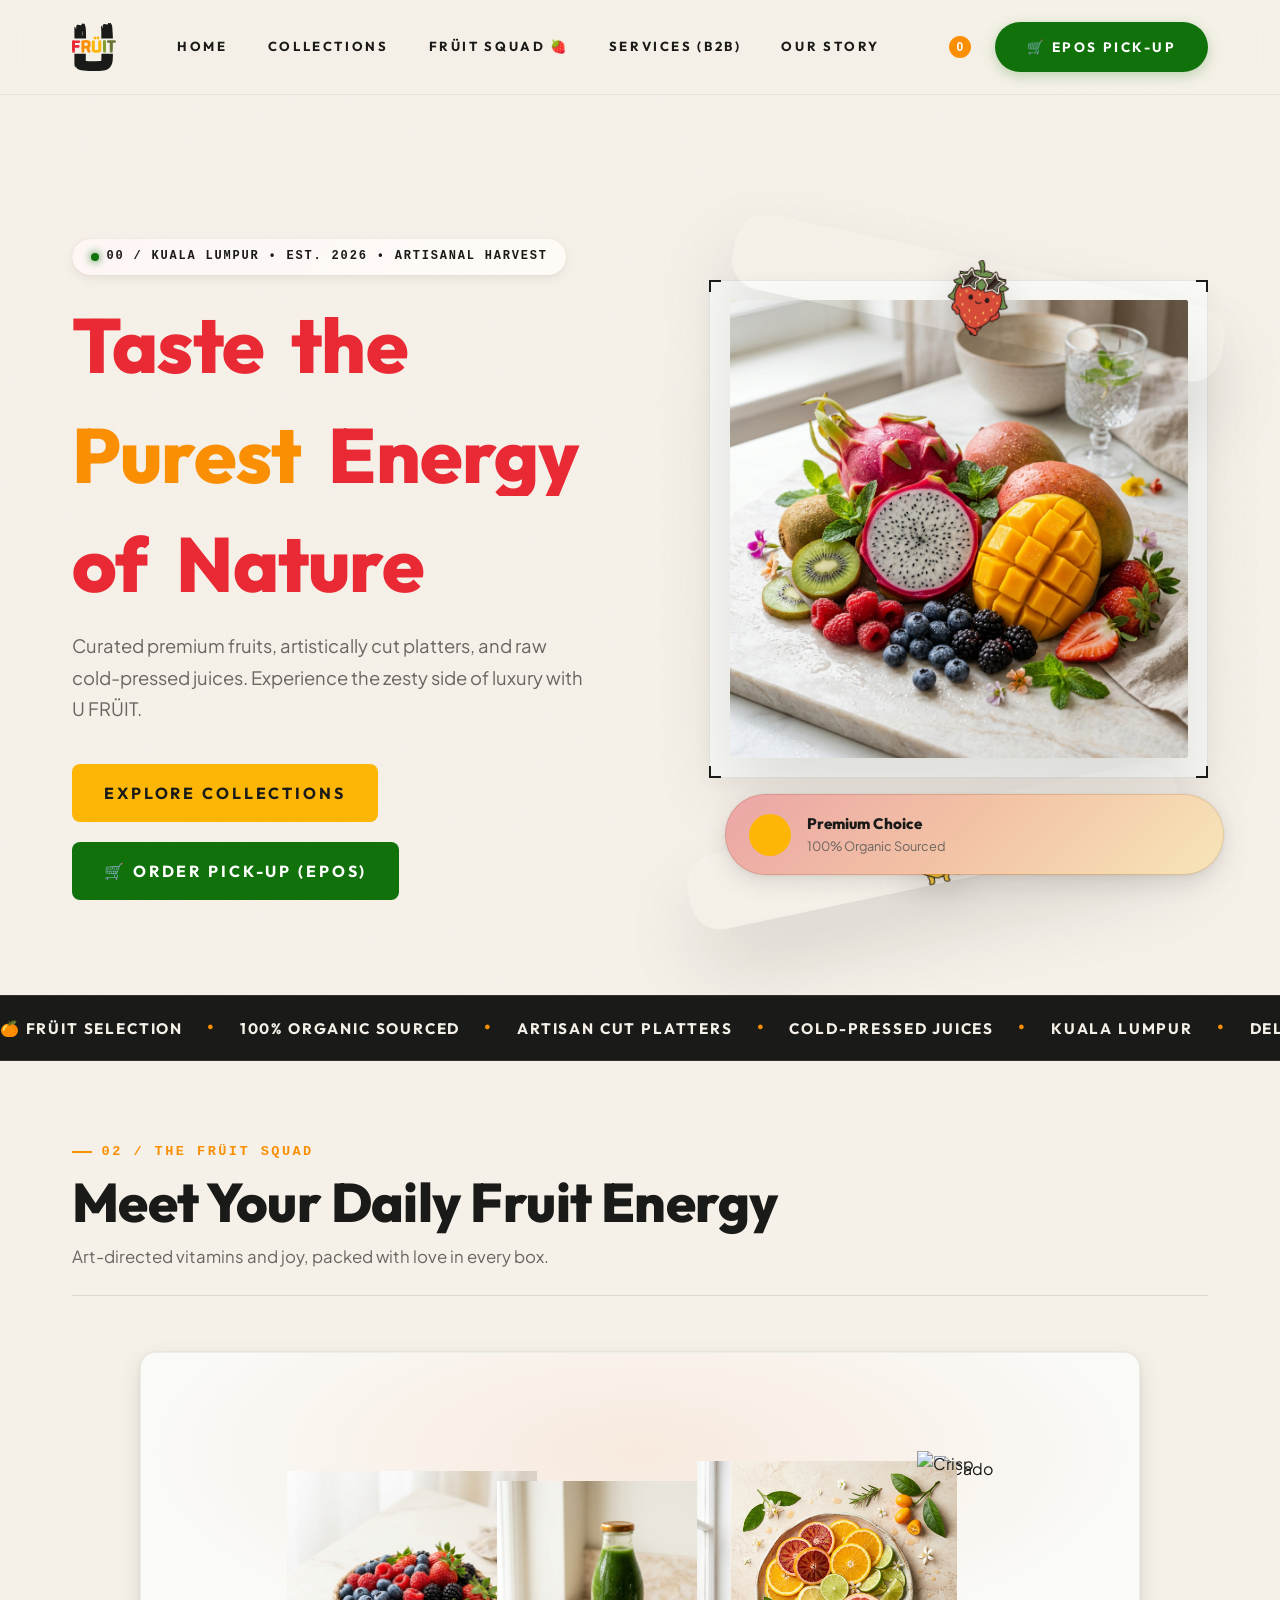
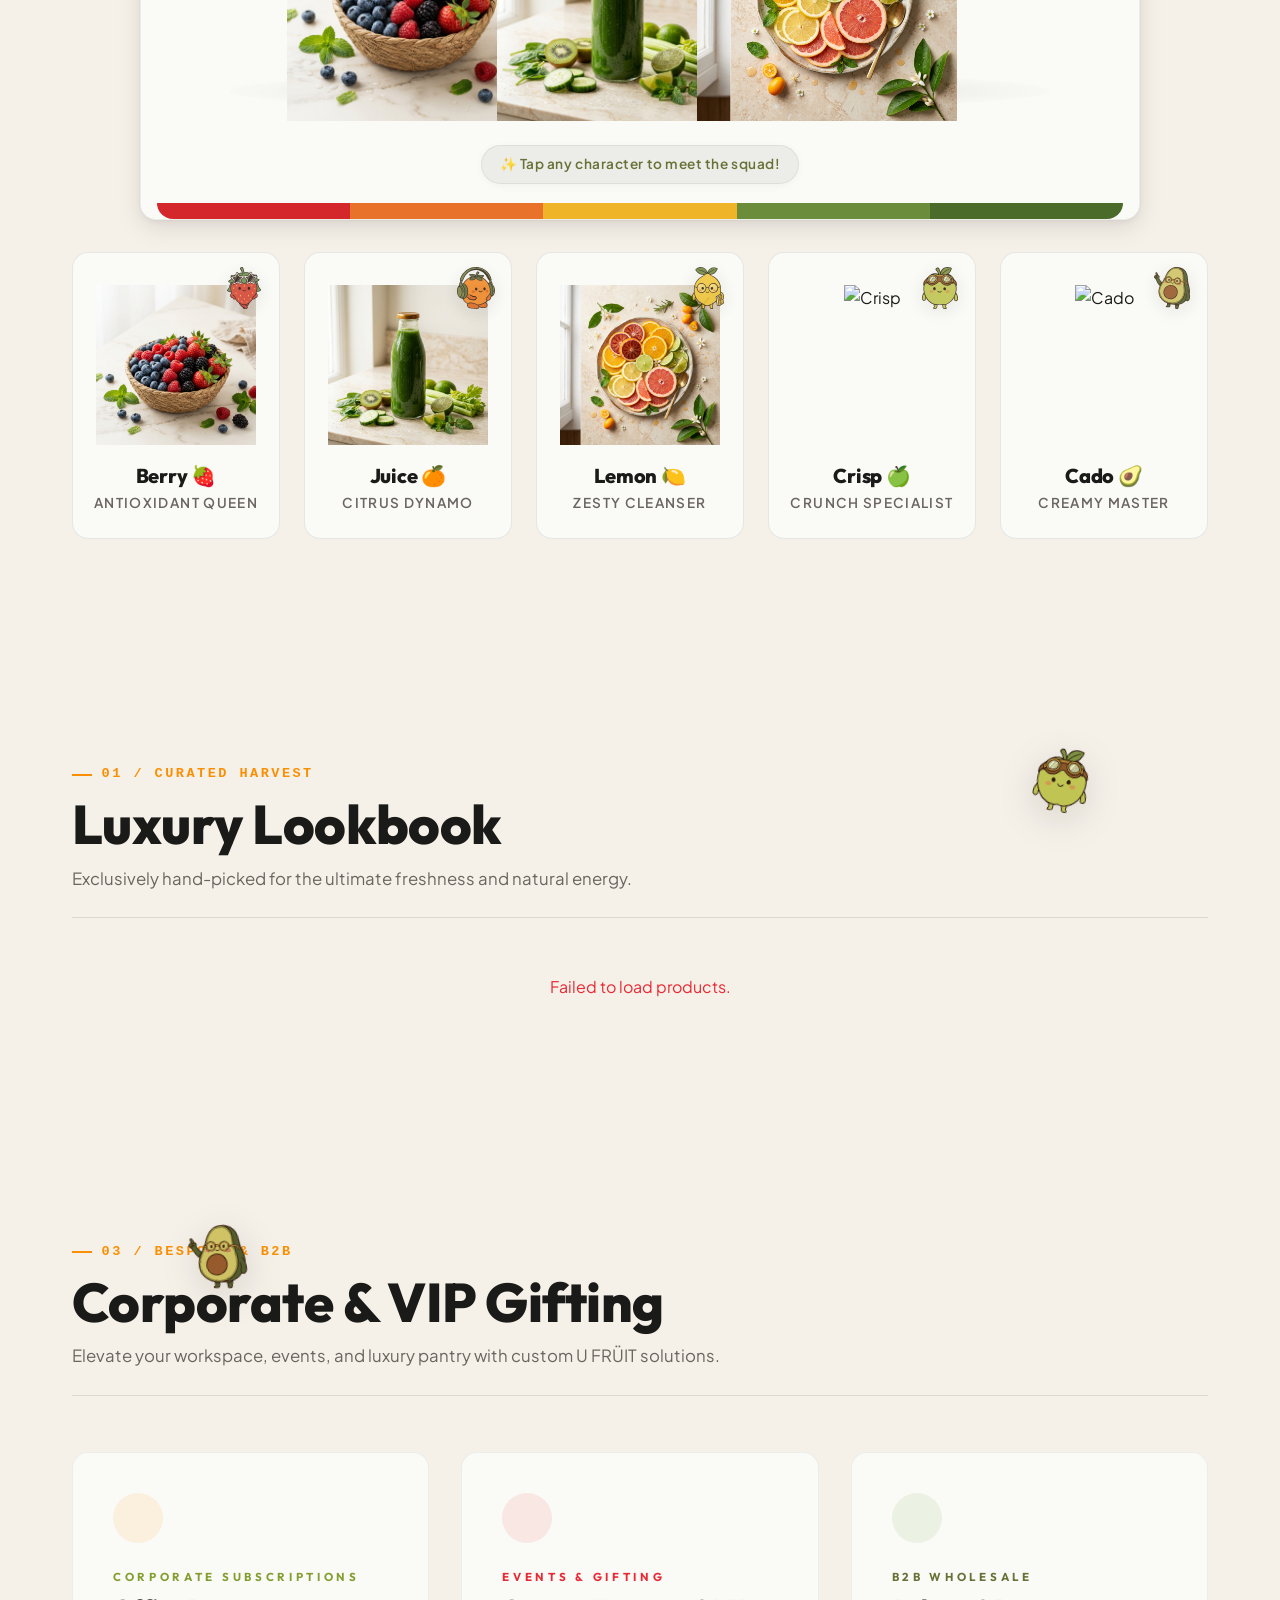
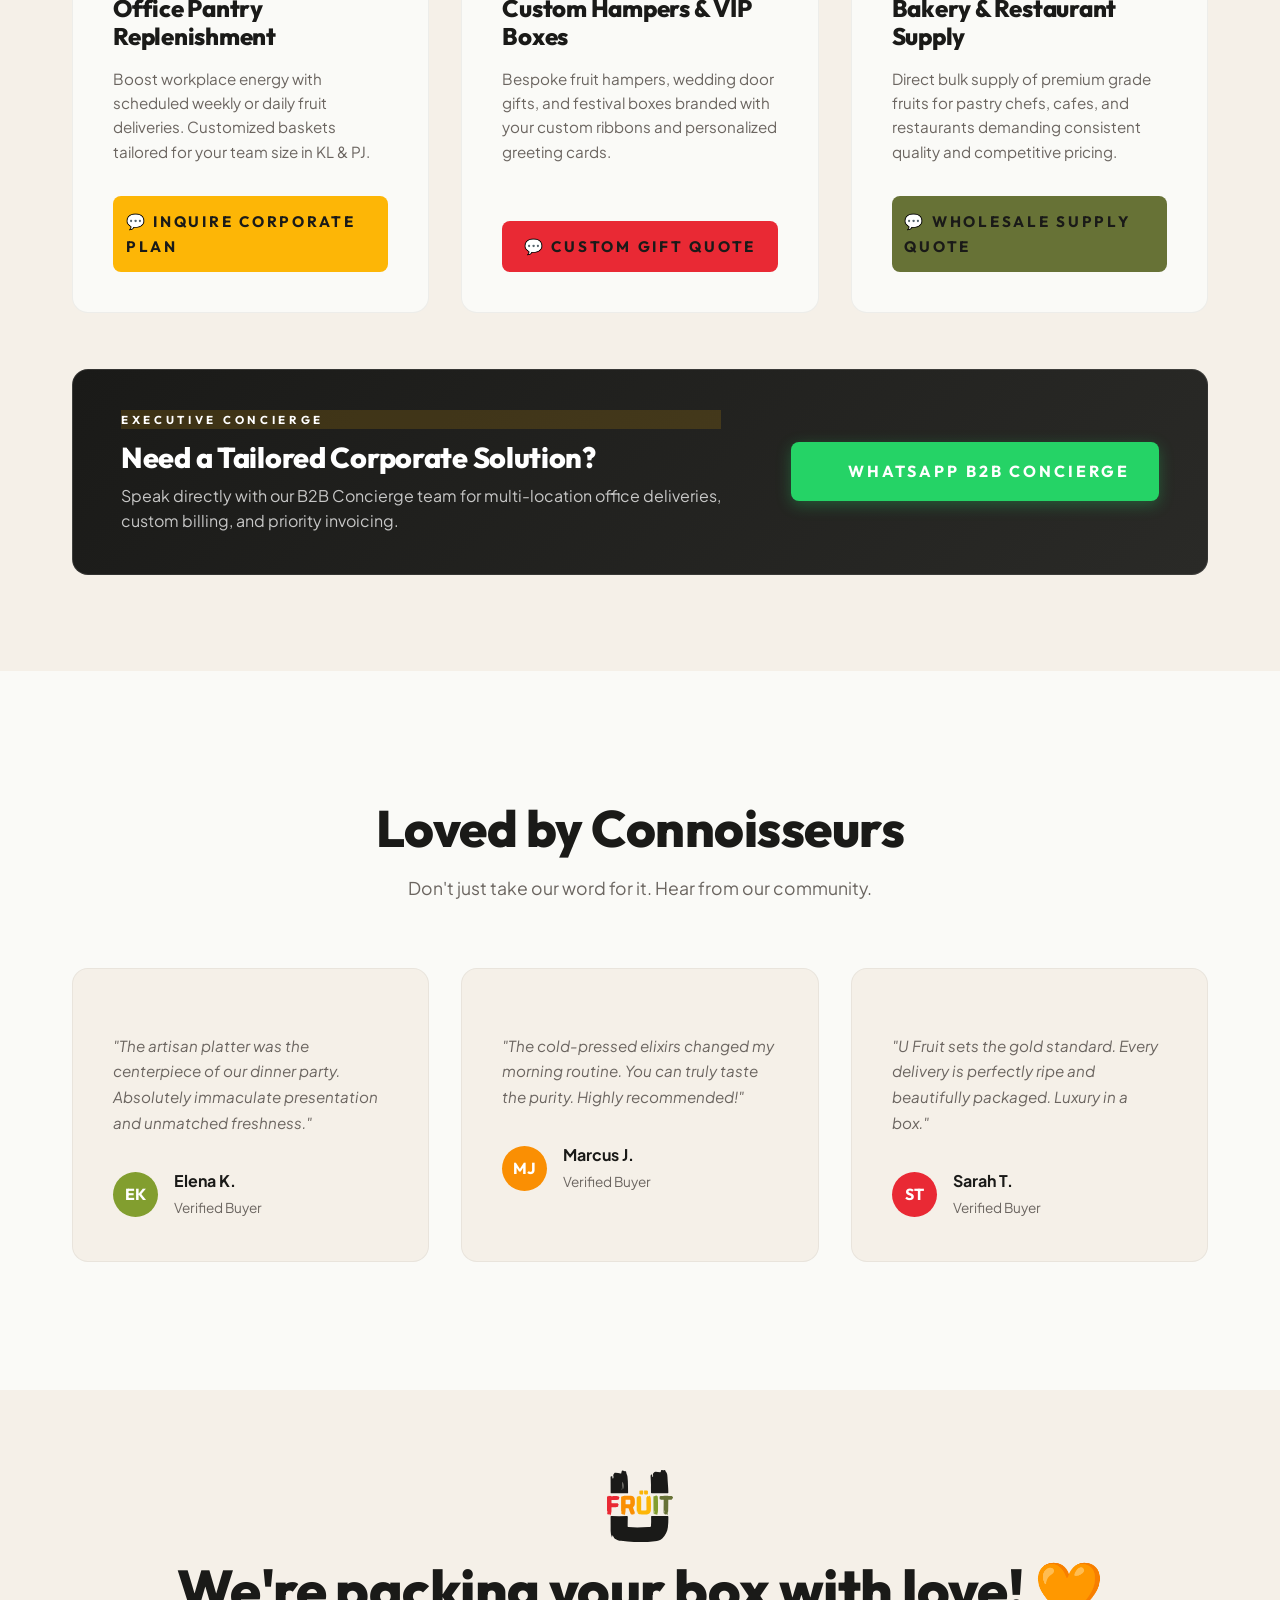
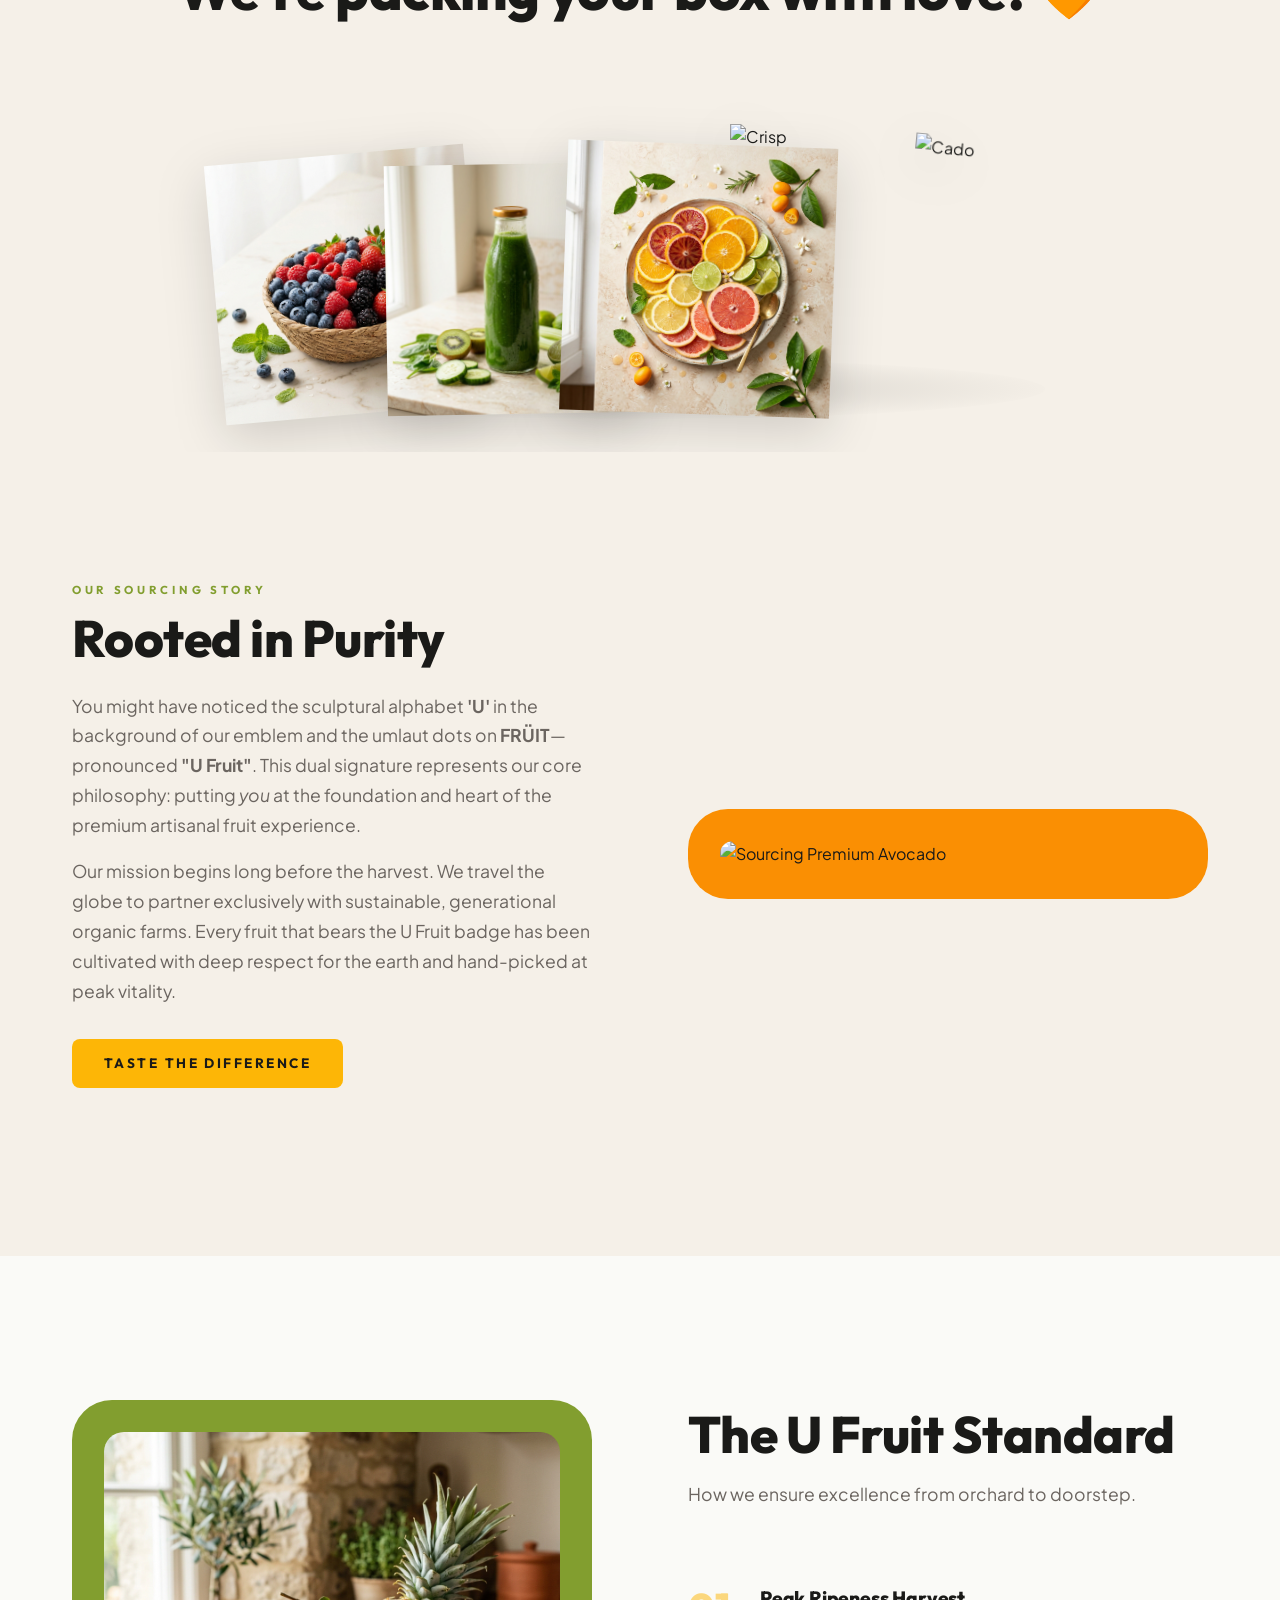
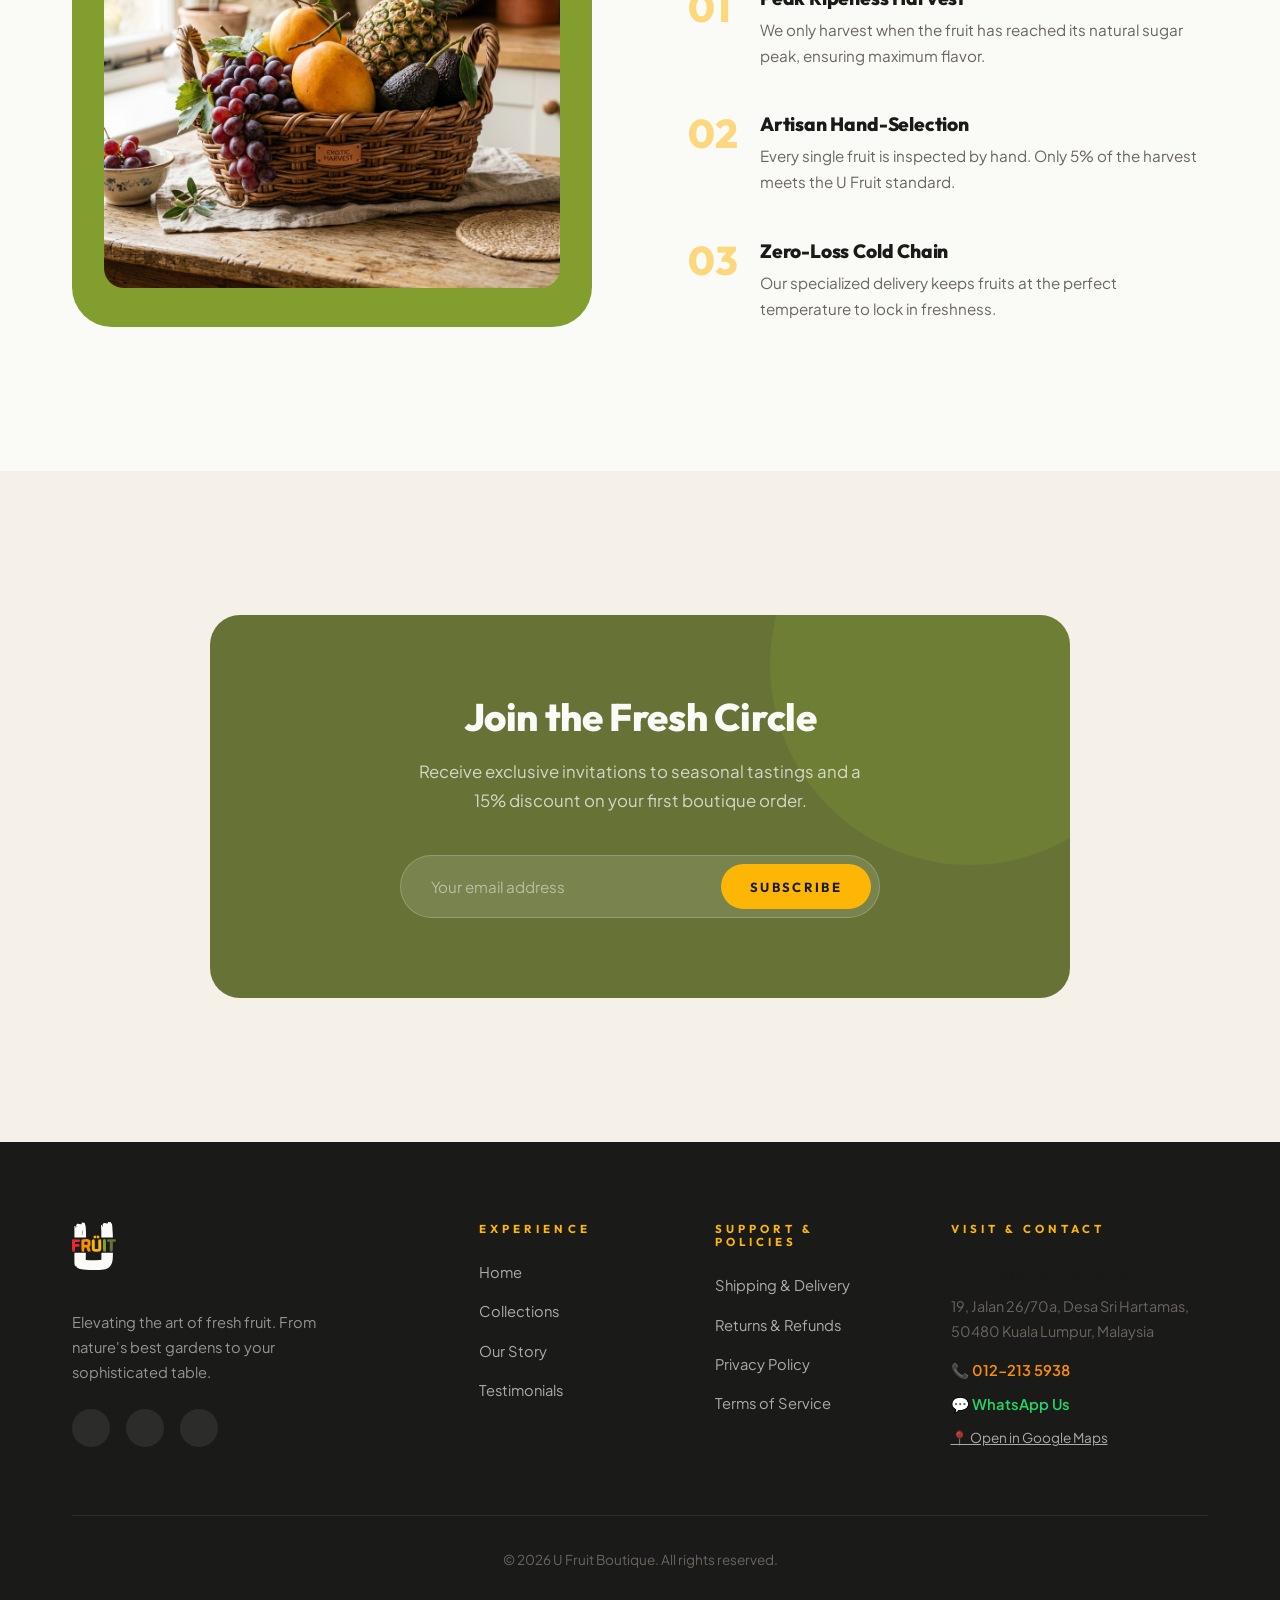
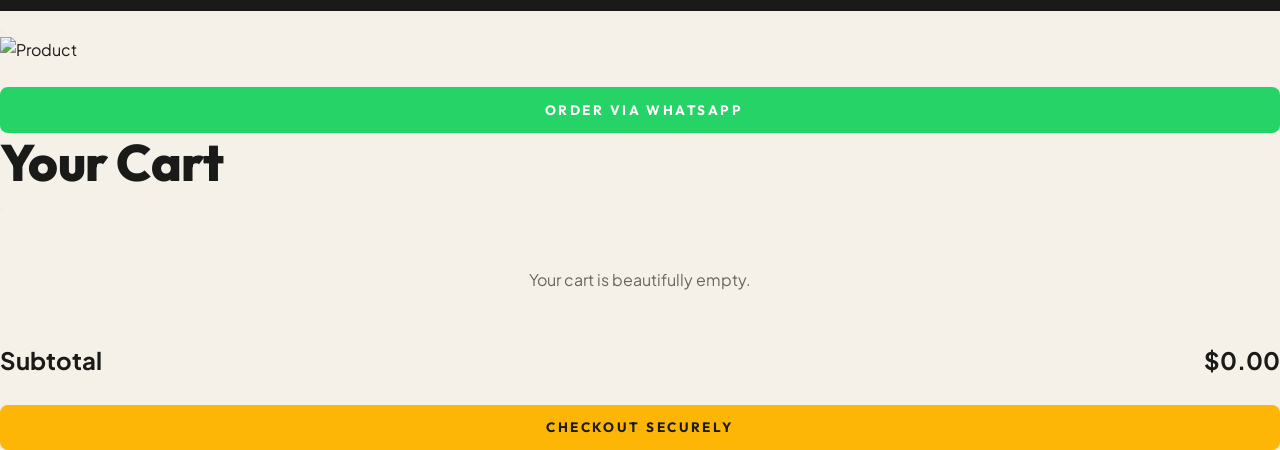
==== commit 25f497b4: "feat(ui): upgrade conversion UX with Quick View badges, frosted glass sticky nav, B2B concierge bann" ====
--- a/index.html
+++ b/index.html
@@ -178,11 +178,18 @@
                     "></div>
 
                     <!-- 5 Characters -->
-                    <img src="assets/IP1-Berry.png" alt="Berry" class="squad-char squad-berry" title="Berry 🍓" style="height: 250px; z-index: 4; cursor: pointer; transition: all 0.3s ease;">
-                    <img src="assets/IP2-Juice.png" alt="Juice" class="squad-char squad-juice" title="Juice 🍊" style="height: 240px; z-index: 5; cursor: pointer; transition: all 0.3s ease; margin-left: -40px;">
-                    <img src="assets/IP3-Lemon.png" alt="Lemon" class="squad-char squad-lemon" title="Lemon 🍋" style="height: 260px; z-index: 6; cursor: pointer; transition: all 0.3s ease; margin-left: -40px;">
-                    <img src="assets/IP4-Crisp.png" alt="Crisp" class="squad-char squad-crisp" title="Crisp 🍏" style="height: 270px; z-index: 7; cursor: pointer; transition: all 0.3s ease; margin-left: -40px;">
-                    <img src="assets/IP5-Cado.png" alt="Cado" class="squad-char squad-cado" title="Cado 🥑" style="height: 265px; z-index: 3; cursor: pointer; transition: all 0.3s ease; margin-left: -40px;">
+                    <img src="assets/IP1-Berry.png" alt="Berry" class="squad-char squad-berry" title="Berry 🍓" role="button" tabindex="0" aria-label="Meet Berry" style="height: 250px; z-index: 4; cursor: pointer; transition: all 0.3s ease;">
+                    <img src="assets/IP2-Juice.png" alt="Juice" class="squad-char squad-juice" title="Juice 🍊" role="button" tabindex="0" aria-label="Meet Juice" style="height: 240px; z-index: 5; cursor: pointer; transition: all 0.3s ease; margin-left: -40px;">
+                    <img src="assets/IP3-Lemon.png" alt="Lemon" class="squad-char squad-lemon" title="Lemon 🍋" role="button" tabindex="0" aria-label="Meet Lemon" style="height: 260px; z-index: 6; cursor: pointer; transition: all 0.3s ease; margin-left: -40px;">
+                    <img src="assets/IP4-Crisp.png" alt="Crisp" class="squad-char squad-crisp" title="Crisp 🍏" role="button" tabindex="0" aria-label="Meet Crisp" style="height: 270px; z-index: 7; cursor: pointer; transition: all 0.3s ease; margin-left: -40px;">
+                    <img src="assets/IP5-Cado.png" alt="Cado" class="squad-char squad-cado" title="Cado 🥑" role="button" tabindex="0" aria-label="Meet Cado" style="height: 265px; z-index: 3; cursor: pointer; transition: all 0.3s ease; margin-left: -40px;">
+                </div>
+
+                <!-- Interactive Stage Discoverability Pill -->
+                <div style="text-align: center; margin-bottom: 1.2rem; position: relative; z-index: 10;">
+                    <span style="display: inline-flex; align-items: center; gap: 0.5rem; background: rgba(26,26,24,0.06); color: var(--color-deep); padding: 0.45rem 1.1rem; border-radius: 999px; font-size: 0.85rem; font-weight: 600; letter-spacing: 0.04em; border: 1px solid rgba(0,0,0,0.06); box-shadow: 0 2px 8px rgba(0,0,0,0.04);">
+                        ✨ Tap any character to meet the squad!
+                    </span>
                 </div>
 
                 <!-- Colourful Baseline Stripe -->
@@ -349,6 +356,20 @@
                         💬 Wholesale Supply Quote
                     </a>
                 </div>
+
+                <!-- Central Corporate Concierge Banner -->
+                <div class="card reveal span-12" style="grid-column: 1 / -1; padding: 2.5rem 3rem; border-radius: var(--radius-md); background: linear-gradient(135deg, #1A1A18 0%, #2A2A27 100%); color: #ffffff; display: flex; flex-wrap: wrap; align-items: center; justify-content: space-between; gap: 2rem; margin-top: 1.5rem; border: 1px solid rgba(255,255,255,0.1);">
+                    <div style="max-width: 600px;">
+                        <span class="card-tag" style="color: var(--primary-amber); background: rgba(255, 179, 0, 0.15); border-color: rgba(255, 179, 0, 0.3);">EXECUTIVE CONCIERGE</span>
+                        <h3 style="font-size: 1.8rem; margin: 0.8rem 0 0.5rem; color: #fff;">Need a Tailored Corporate Solution?</h3>
+                        <p style="color: rgba(255,255,255,0.75); font-size: 1rem; line-height: 1.6; margin: 0;">Speak directly with our B2B Concierge team for multi-location office deliveries, custom billing, and priority invoicing.</p>
+                    </div>
+                    <div style="display: flex; gap: 1rem; flex-wrap: wrap;">
+                        <a href="https://wa.me/60122135938?text=Hi%20FRÜIT%20Concierge,%20I'd%20like%20to%20discuss%20a%20tailored%20Corporate%20/%20VIP%20Gifting%20account." target="_blank" class="cta-button" style="background: #25D366; color: #ffffff; padding: 1rem 1.8rem; font-size: 1rem; display: inline-flex; align-items: center; gap: 0.5rem; box-shadow: 0 4px 15px rgba(37, 211, 102, 0.3);">
+                            <i data-lucide="message-circle" style="width: 20px; height: 20px;"></i> WhatsApp B2B Concierge
+                        </a>
+                    </div>
+                </div>
             </div>
         </div>
     </section>
@@ -673,34 +694,29 @@
                     <div style="font-weight: 700; color: var(--primary-green);">${document.getElementById('modalPrice').innerText}</div>
                 </div>
             `;
-            document.querySelector('.cart-total span:last-child').innerText = document.getElementById('modalPrice').innerText;
-            modal.classList.remove('active');
-            toggleCart();
-        }
-    </script>
-
-    <!-- Floating WhatsApp Button -->
-    <a href="https://wa.me/60122135938?text=Hi%20FRÜIT,%20I'd%20like%20to%20inquire%20about%20your%20fresh%20fruits!" target="_blank" aria-label="Chat on WhatsApp" style="
+            document.querySelector('.cart-total span:last    <!-- Floating WhatsApp Button -->
+    <a href="https://wa.me/60122135938?text=Hi%20FRÜIT%20Concierge,%20I'd%20like%20to%20inquire%20about%20your%20fresh%20fruits!" target="_blank" aria-label="Chat with FRÜIT Concierge on WhatsApp" style="
         position: fixed;
         bottom: 25px;
         left: 25px;
         z-index: 9999;
         background: #25D366;
         color: #ffffff;
-        padding: 12px 20px;
+        padding: 12px 22px;
         border-radius: 9999px;
         display: flex;
         align-items: center;
         gap: 10px;
-        box-shadow: 0 6px 20px rgba(37, 211, 102, 0.4);
-        font-family: sans-serif;
-        font-weight: 600;
+        box-shadow: 0 8px 25px rgba(37, 211, 102, 0.45);
+        font-family: var(--font-label);
+        font-weight: 700;
         font-size: 14px;
+        letter-spacing: 0.03em;
         text-decoration: none;
-        transition: transform 0.3s ease, box-shadow 0.3s ease;
-    " onmouseover="this.style.transform='scale(1.05)'" onmouseout="this.style.transform='scale(1)'">
-        <svg width="22" height="22" fill="currentColor" viewBox="0 0 24 24"><path d="M17.472 14.382c-.297-.149-1.758-.867-2.03-.967-.273-.099-.471-.148-.67.15-.197.297-.767.966-.94 1.164-.173.199-.347.223-.644.075-.297-.15-1.255-.463-2.39-1.475-.883-.788-1.48-1.761-1.653-2.059-.173-.297-.018-.458.13-.606.134-.133.298-.347.446-.52.149-.174.198-.298.298-.497.099-.198.05-.371-.025-.52-.075-.149-.669-1.612-.916-2.207-.242-.579-.487-.5-.669-.51-.173-.008-.371-.01-.57-.01-.198 0-.52.074-.792.372-.272.297-1.04 1.016-1.04 2.479 0 1.462 1.065 2.875 1.213 3.074.149.198 2.096 3.2 5.077 4.487.709.306 1.262.489 1.694.625.712.227 1.36.195 1.871.118.571-.085 1.758-.719 2.006-1.413.248-.694.248-1.289.173-1.413-.074-.124-.272-.198-.57-.347m-5.421 7.403h-.004a9.87 9.87 0 01-5.031-1.378l-.361-.214-3.741.982.998-3.648-.235-.374a9.86 9.86 0 01-1.51-5.26c.001-5.45 4.436-9.884 9.888-9.884 2.64 0 5.122 1.03 6.988 2.898a9.825 9.825 0 012.893 6.994c-.003 5.45-4.437 9.884-9.885 9.884m8.413-18.297A11.815 11.815 0 0012.05 0C5.495 0 .16 5.335.157 11.892c0 2.096.547 4.142 1.588 5.945L.057 24l6.305-1.654a11.882 11.882 0 005.683 1.448h.005c6.554 0 11.89-5.335 11.893-11.893a11.821 11.821 0 00-3.48-8.413z"/></svg>
-        <span>Chat on WhatsApp</span>
+        transition: all 0.3s cubic-bezier(0.16, 1, 0.3, 1);
+    " onmouseover="this.style.transform='translateY(-3px) scale(1.04)'; this.style.boxShadow='0 12px 30px rgba(37, 211, 102, 0.6)';" onmouseout="this.style.transform='translateY(0) scale(1)'; this.style.boxShadow='0 8px 25px rgba(37, 211, 102, 0.45)';">
+        <svg width="22" height="22" fill="currentColor" viewBox="0 0 24 24"><path d="M17.472 14.382c-.297-.149-1.758-.867-2.03-.967-.273-.099-.471-.148-.67.15-.197.297-.767.966-.94 1.164-.173.199-.347.223-.644.075-.297-.15-1.255-.463-2.39-1.475-.883-.788-1.48-1.761-1.653-2.059-.173-.297-.018-.458.13-.606.134-.133.298-.347.446-.52.149-.174.198-.298.298-.497.099-.198.05-.371-.025-.52-.075-.149-.669-1.612-.916-2.207-.242-.579-.487-.5-.669-.51-.173-.008-.371-.01-.57-.01-.198 0-.52.074-.792.372-.272.297-1.04 1.016-1.04 2.479 0 1.462 1.065 2.875 1.213 3.074.149.198 2.096 3.2 5.077 4.487.709.306 1.262.489 1.694.625.712.227 1.36.195 1.871.118.571-.085 1.758-.719 2.006-1.413.248-.694.248-1.289.173-1.413-.074-.124-.272-.198-.57-.347m-5.421 7.403h-.004a9.87 9.87 0 01-5.031-1.378l-.361-.214-3.741.982.998-3.648-.235-.374a9.86 9.86 0 01-1.51-5.26c.001-5.45 4.436-9.884 9.884-9.884 2.64 0 5.122 1.03 6.988 2.898a9.825 9.825 0 012.893 6.994c-.003 5.45-4.437 9.884-9.885 9.884m8.413-18.297A11.815 11.815 0 0012.05 0C5.495 0 .16 5.335.157 11.892c0 2.096.547 4.142 1.588 5.945L.057 24l6.305-1.654a11.882 11.882 0 005.683 1.448h.005c6.554 0 11.89-5.335 11.893-11.893a11.821 11.821 0 00-3.48-8.413z"/></svg>
+        <span>💬 Chat with FRÜIT Concierge</span>
     </a>
 </body>
 </html>
--- a/style.css
+++ b/style.css
@@ -129,11 +129,12 @@
 }
 
 header.scrolled {
-    background: var(--glass);
-    backdrop-filter: blur(12px);
-    -webkit-backdrop-filter: blur(12px);
-    padding: 0.9rem 0;
-    box-shadow: 0 1px 0 rgba(0,0,0,0.06), var(--shadow-card);
+    background: rgba(245, 240, 232, 0.92);
+    backdrop-filter: blur(16px);
+    -webkit-backdrop-filter: blur(16px);
+    padding: 0.8rem 0;
+    border-bottom: 1px solid rgba(0, 0, 0, 0.06);
+    box-shadow: 0 4px 20px rgba(0,0,0,0.05);
 }
 
 .nav-content {
@@ -854,8 +855,14 @@
     .nav-links.active { right: 0; }
 
     .nav-links a {
-        font-size: 1rem;
-        letter-spacing: 0.3em;
+        font-size: 1.1rem;
+        letter-spacing: 0.25em;
+        min-height: 48px;
+        display: flex;
+        align-items: center;
+        justify-content: center;
+        width: 100%;
+        padding: 0.5rem 1rem;
     }
 
     .cta-button.header-cta { display: none; }
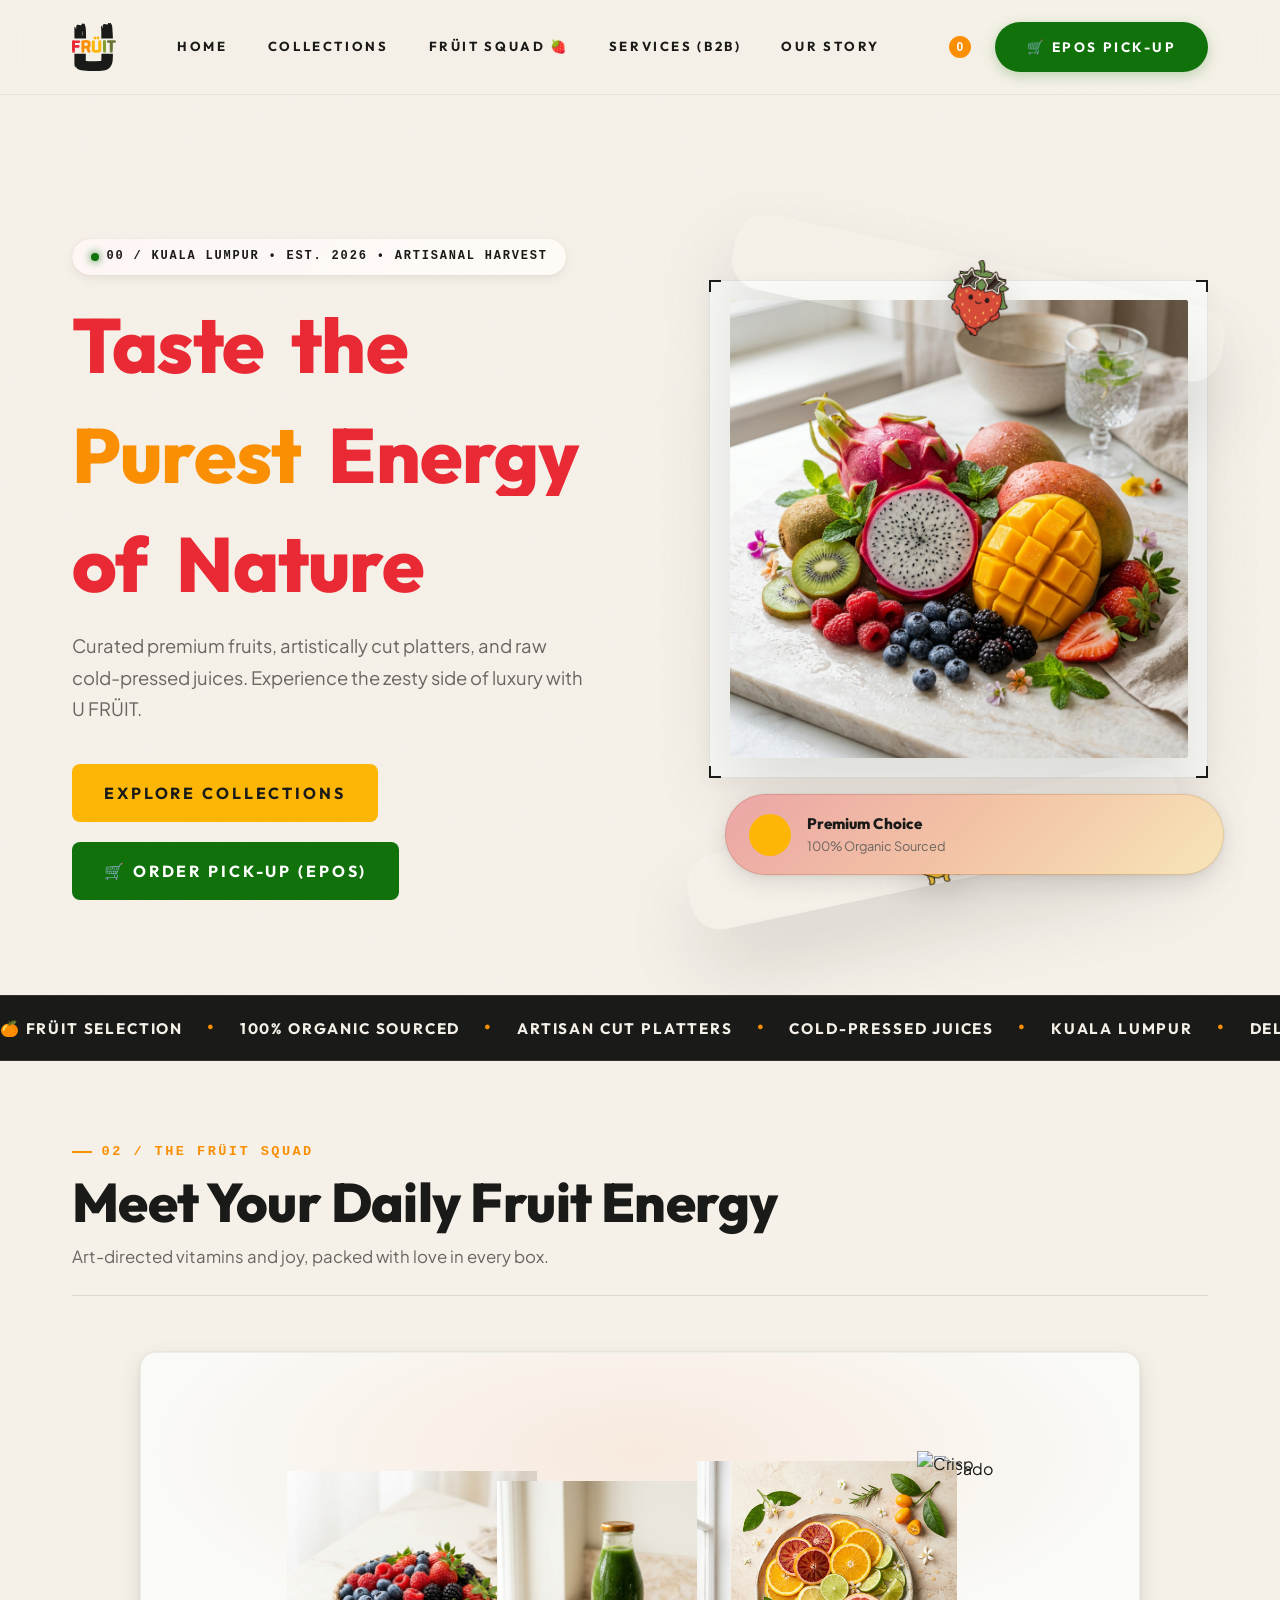
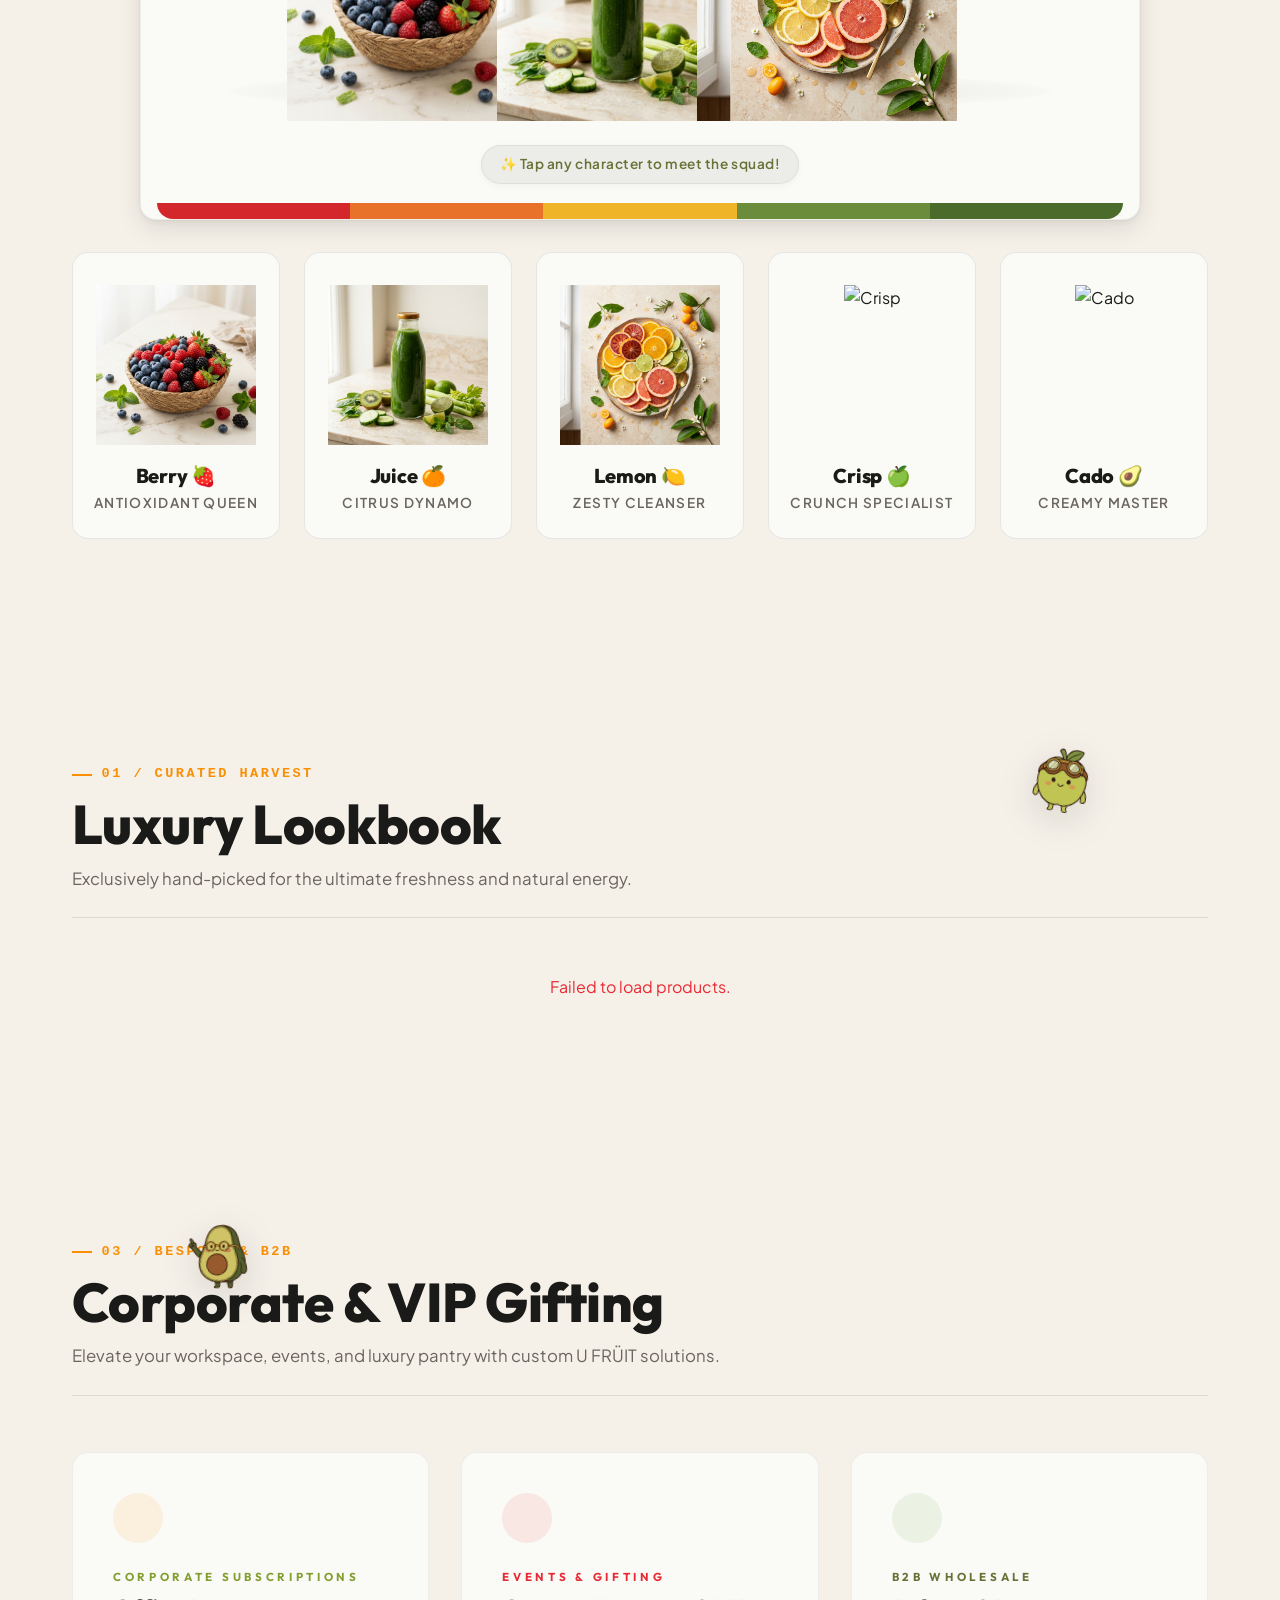
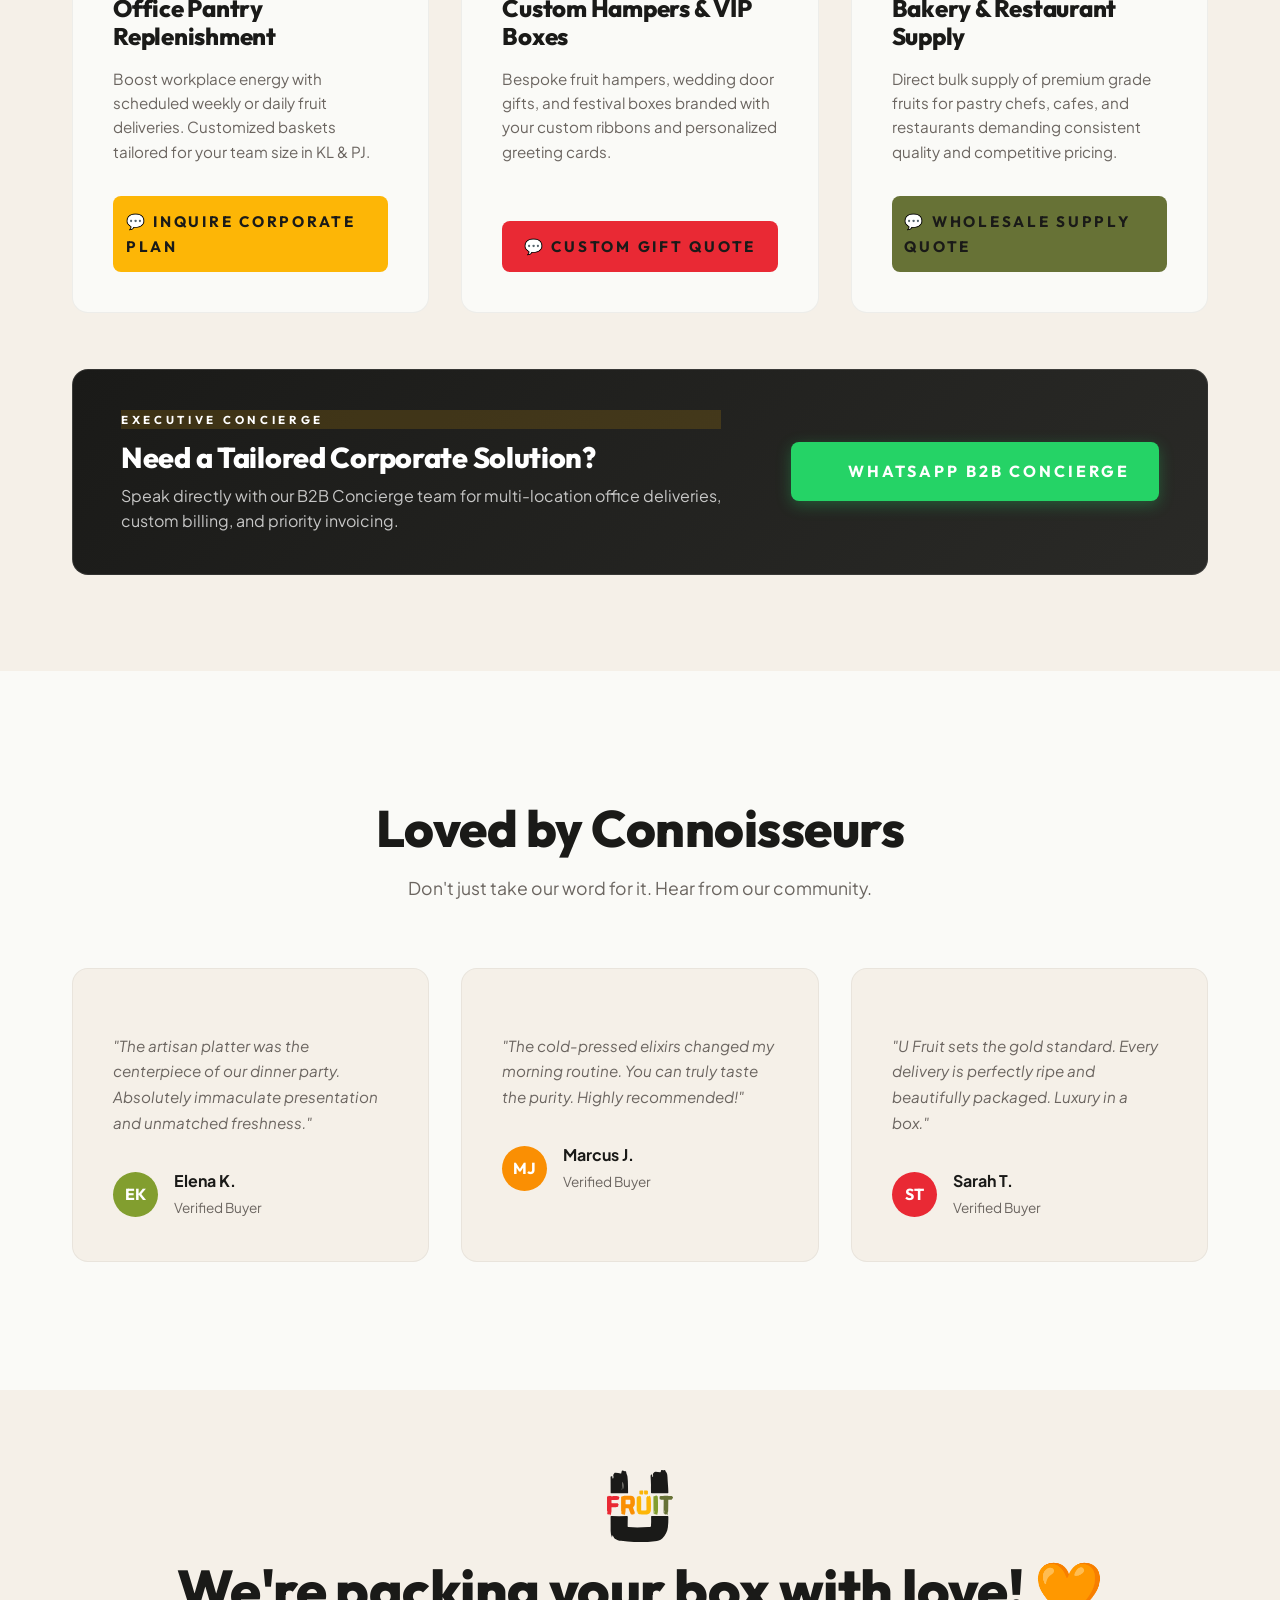
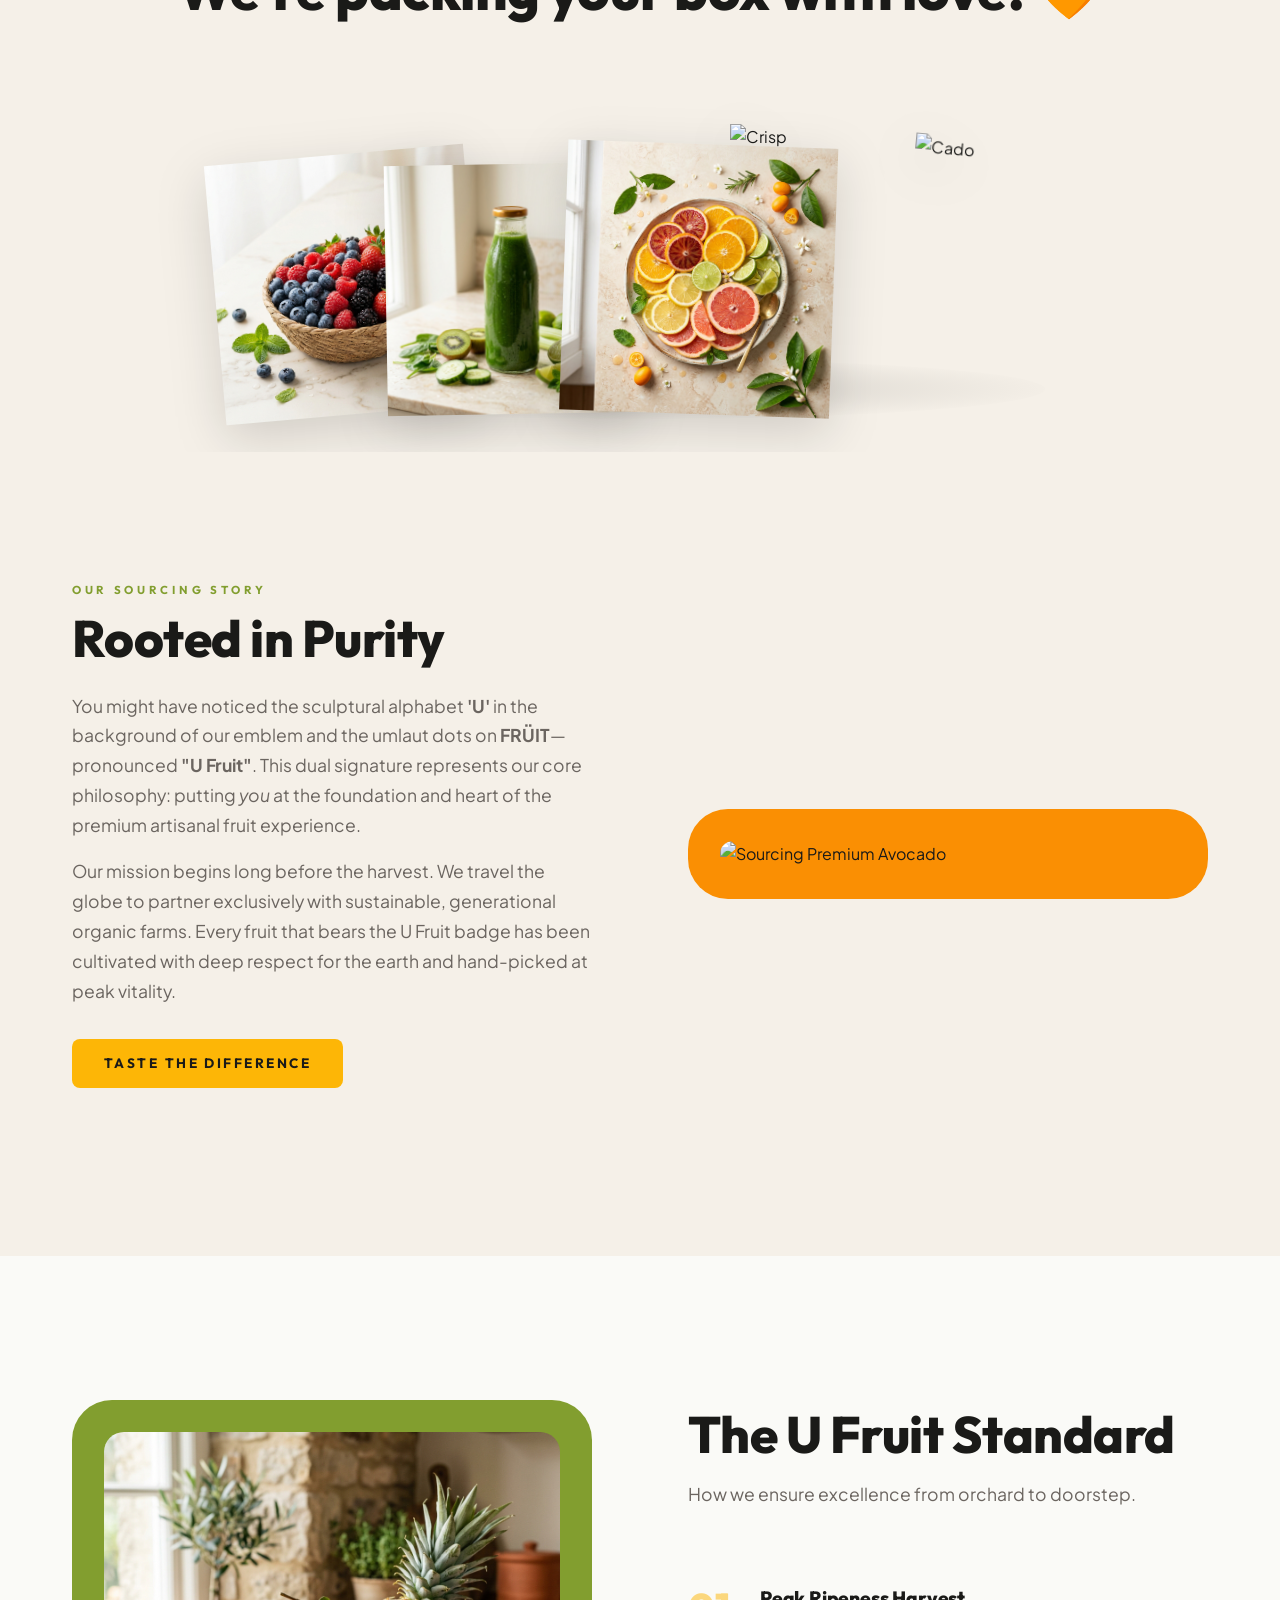
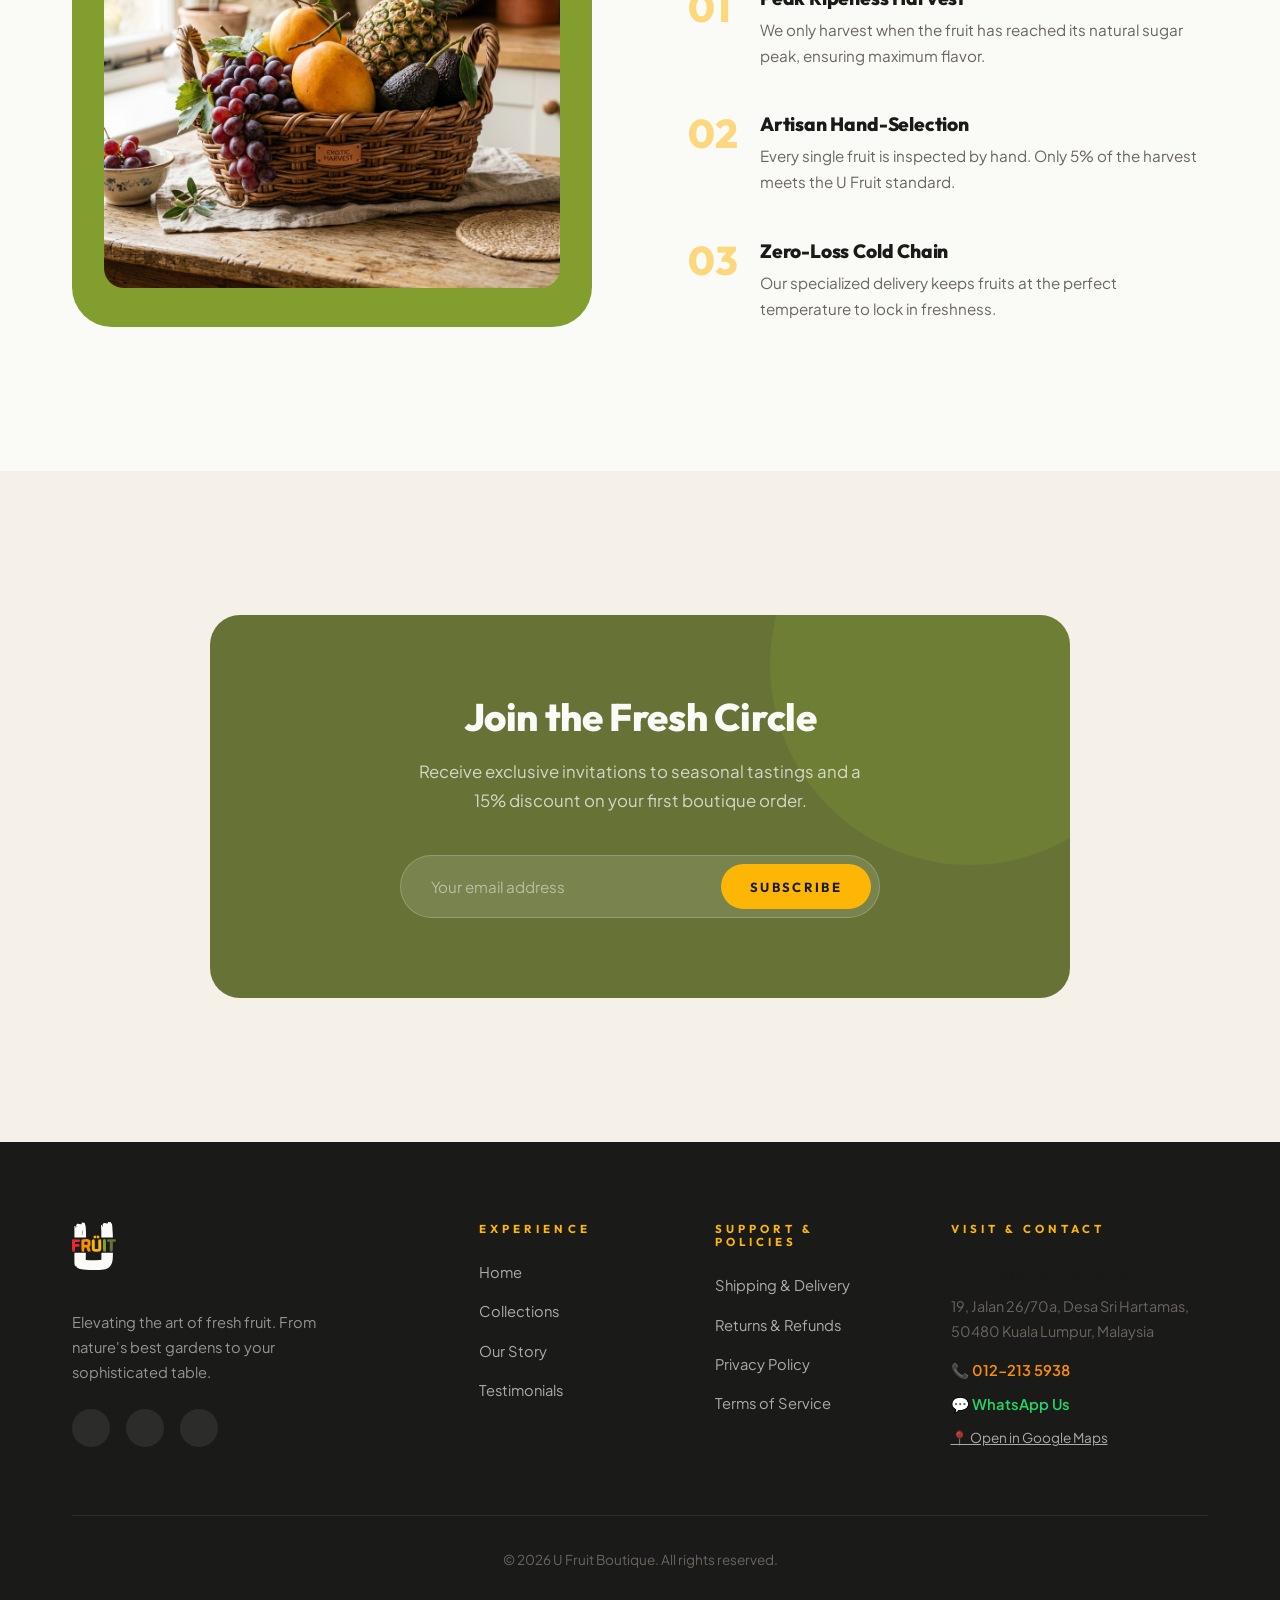
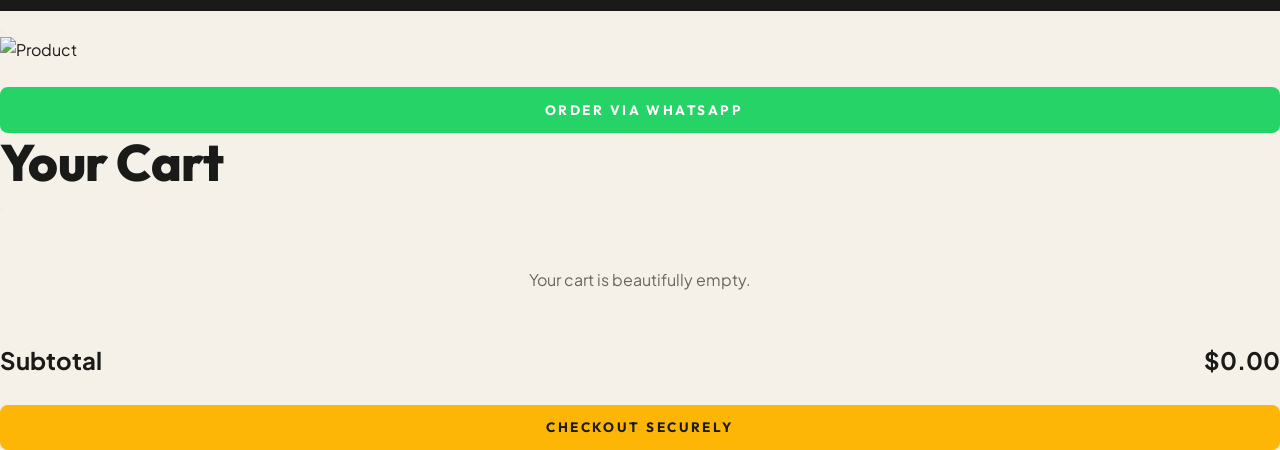
==== commit 998a8d12: "fix(squad): remove duplicate 2D SVG badges from podium cards so only 3D mascots are displayed" ====
--- a/index.html
+++ b/index.html
@@ -205,31 +205,26 @@
             <!-- Squad Individual Podium Cards -->
             <div class="squad-podium-grid">
                 <div class="squad-podium-card reveal">
-                    <img src="assets/character-berry.svg" class="podium-svg-badge" alt="Berry Decorative Badge">
                     <img src="assets/IP1-Berry.png" alt="Berry" title="Berry 🍓">
                     <h4>Berry 🍓</h4>
                     <span>Antioxidant Queen</span>
                 </div>
                 <div class="squad-podium-card reveal">
-                    <img src="assets/character-juice.svg" class="podium-svg-badge" alt="Juice Decorative Badge">
                     <img src="assets/IP2-Juice.png" alt="Juice" title="Juice 🍊">
                     <h4>Juice 🍊</h4>
                     <span>Citrus Dynamo</span>
                 </div>
                 <div class="squad-podium-card reveal">
-                    <img src="assets/character-lemon.svg" class="podium-svg-badge" alt="Lemon Decorative Badge">
                     <img src="assets/IP3-Lemon.png" alt="Lemon" title="Lemon 🍋">
                     <h4>Lemon 🍋</h4>
                     <span>Zesty Cleanser</span>
                 </div>
                 <div class="squad-podium-card reveal">
-                    <img src="assets/character-crisp.svg" class="podium-svg-badge" alt="Crisp Decorative Badge">
                     <img src="assets/IP4-Crisp.png" alt="Crisp" title="Crisp 🍏">
                     <h4>Crisp 🍏</h4>
                     <span>Crunch Specialist</span>
                 </div>
                 <div class="squad-podium-card reveal">
-                    <img src="assets/character-cado.svg" class="podium-svg-badge" alt="Cado Decorative Badge">
                     <img src="assets/IP5-Cado.png" alt="Cado" title="Cado 🥑">
                     <h4>Cado 🥑</h4>
                     <span>Creamy Master</span>
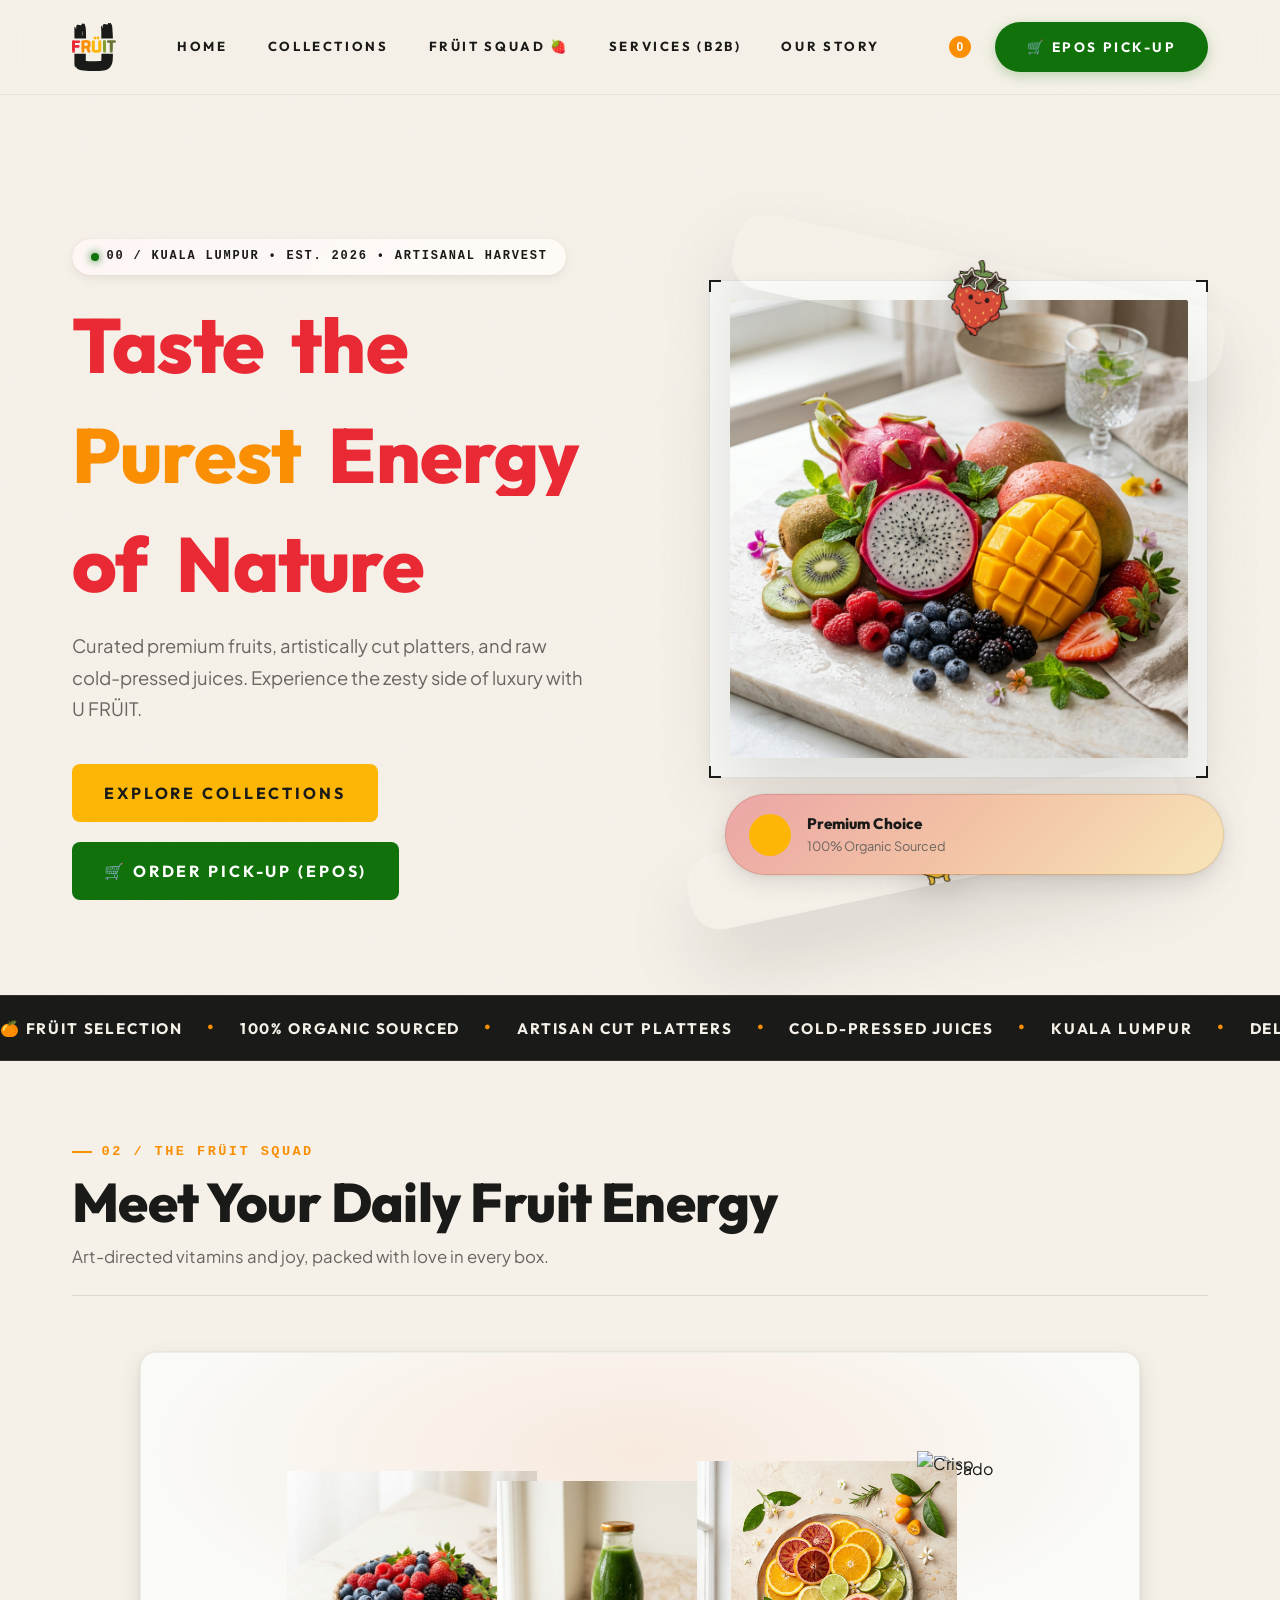
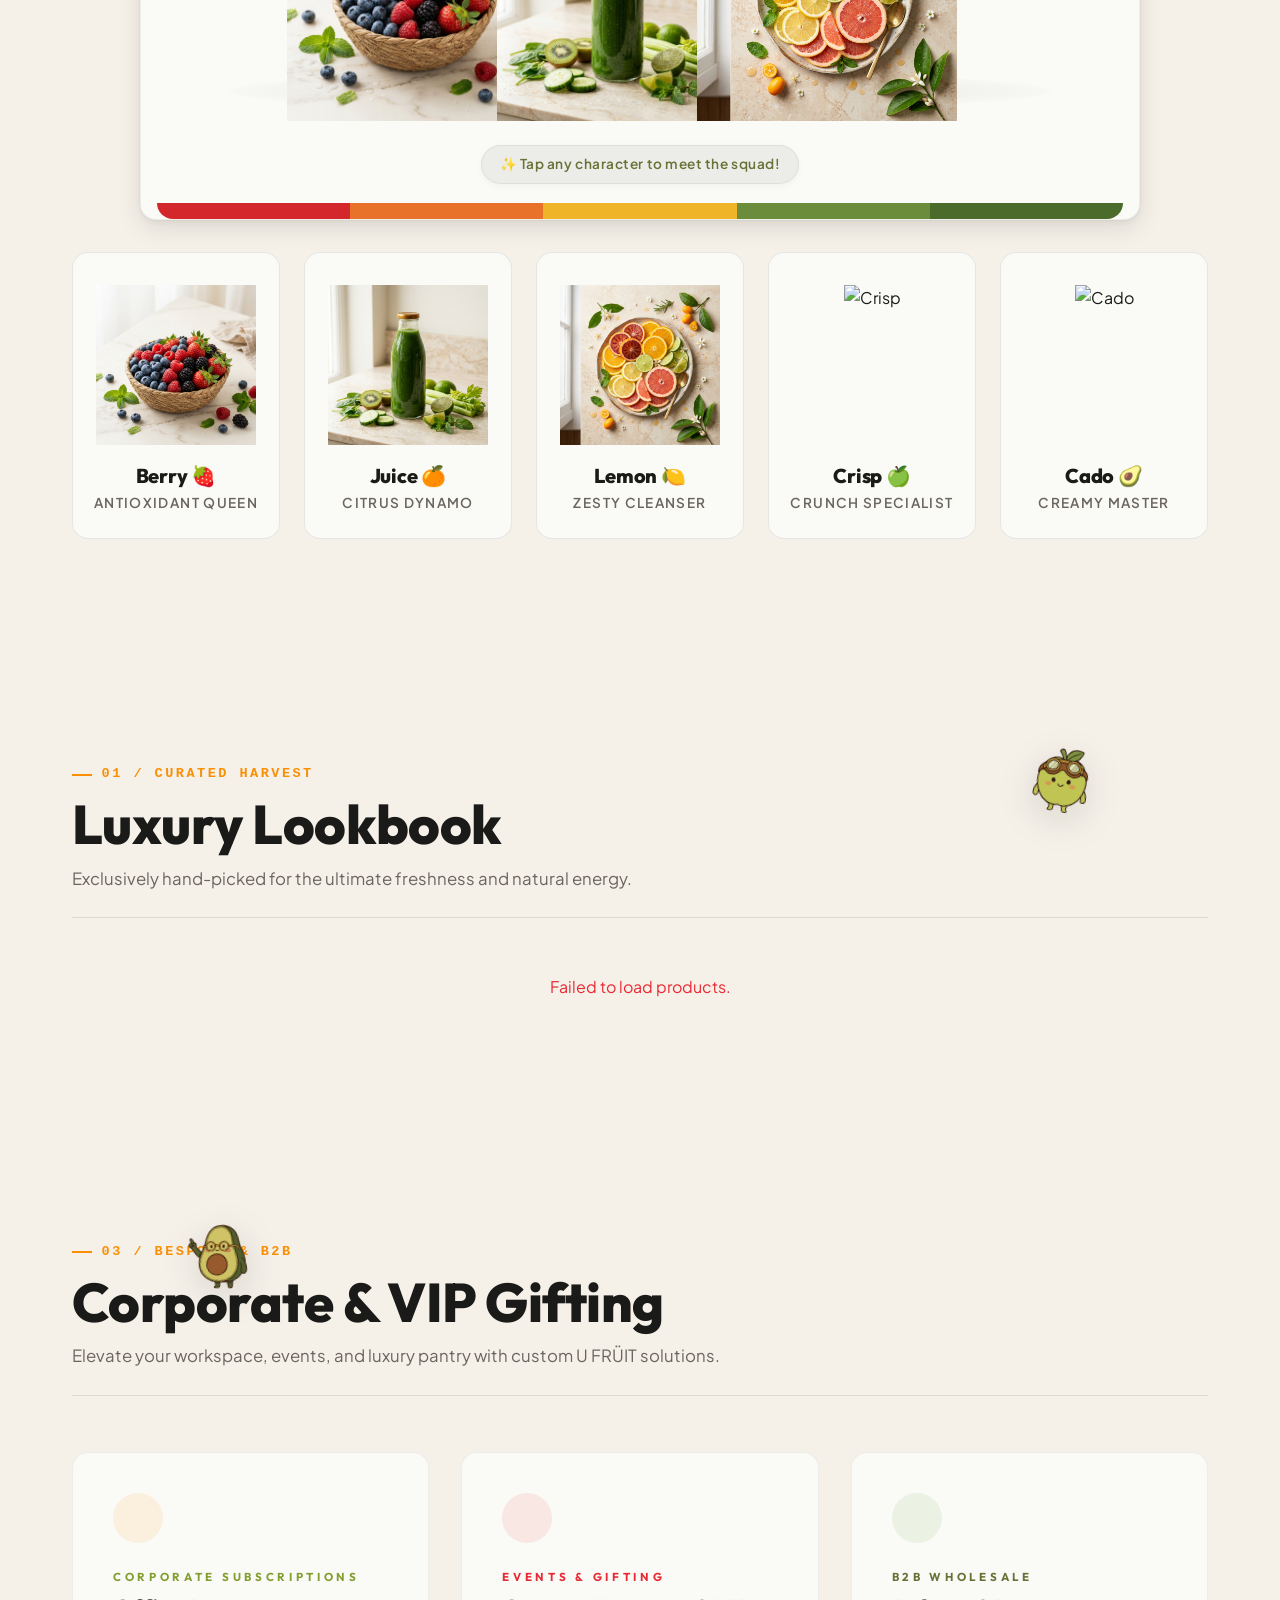
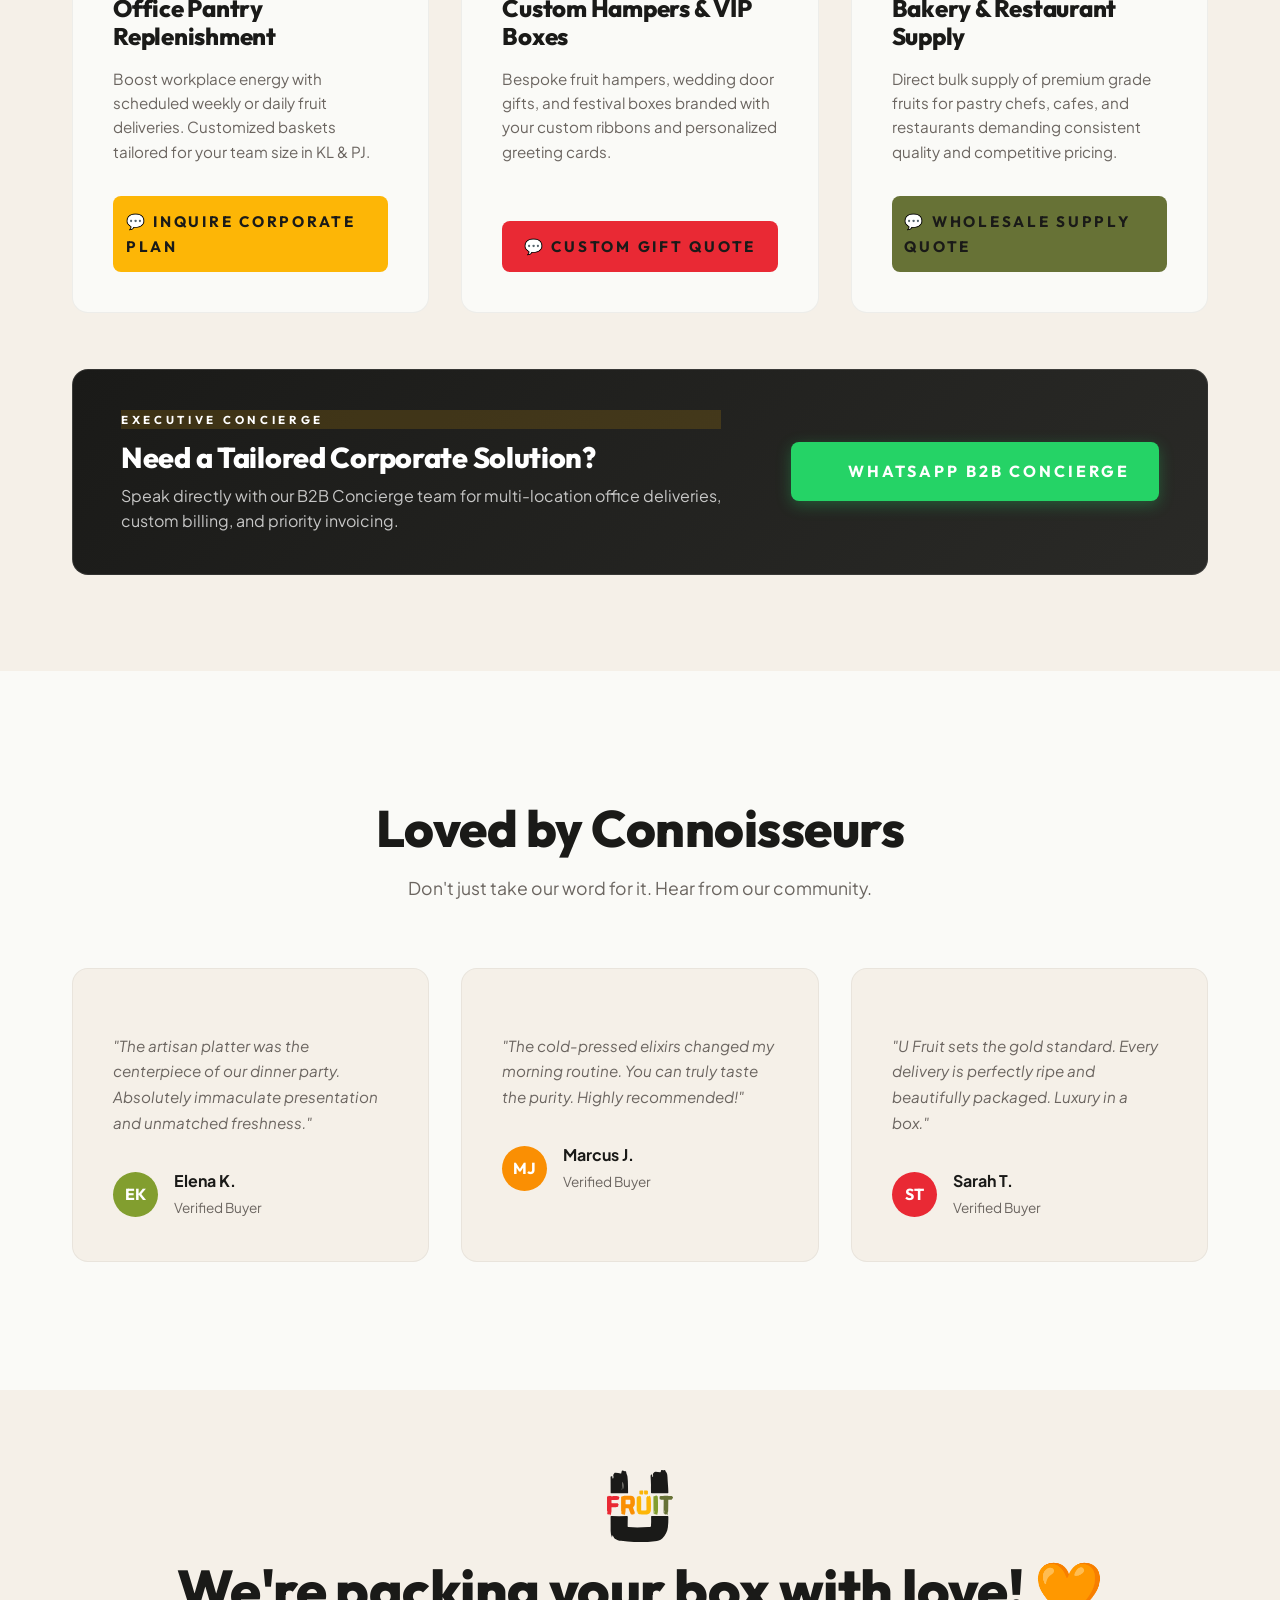
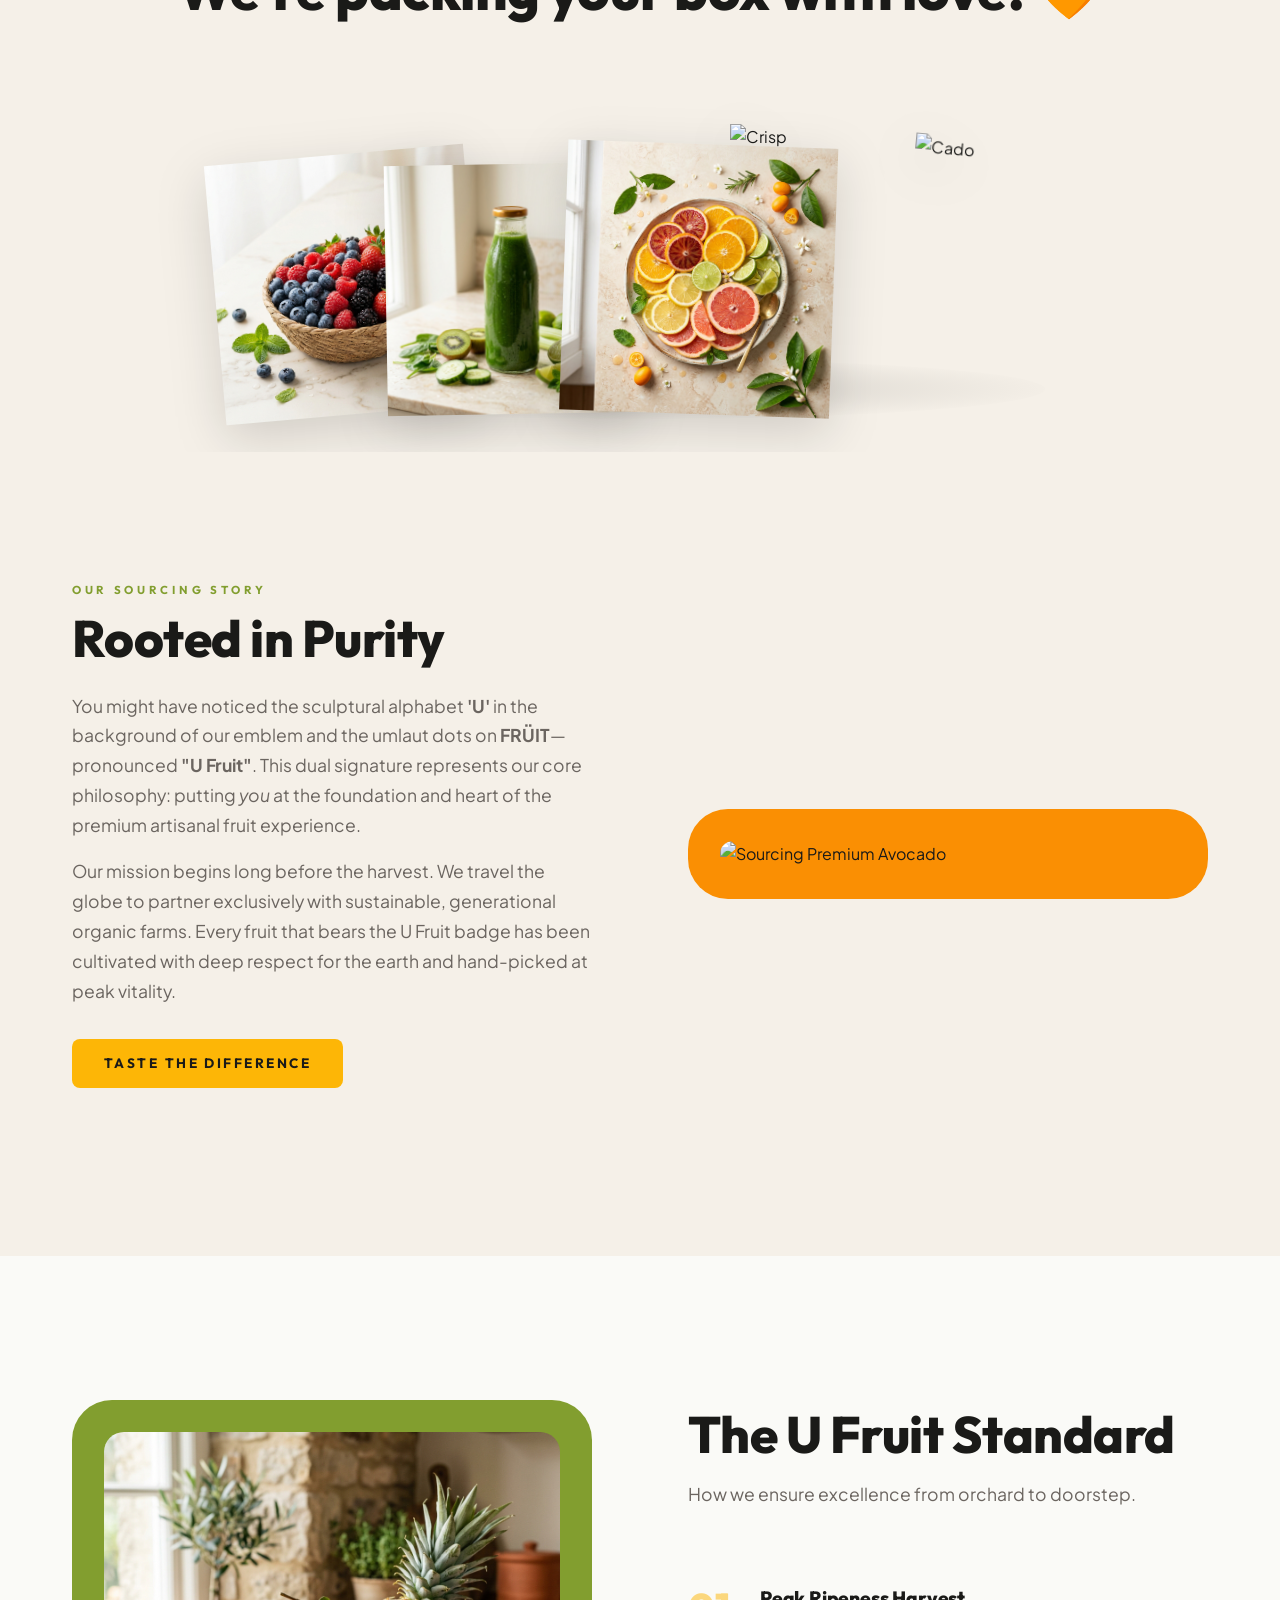
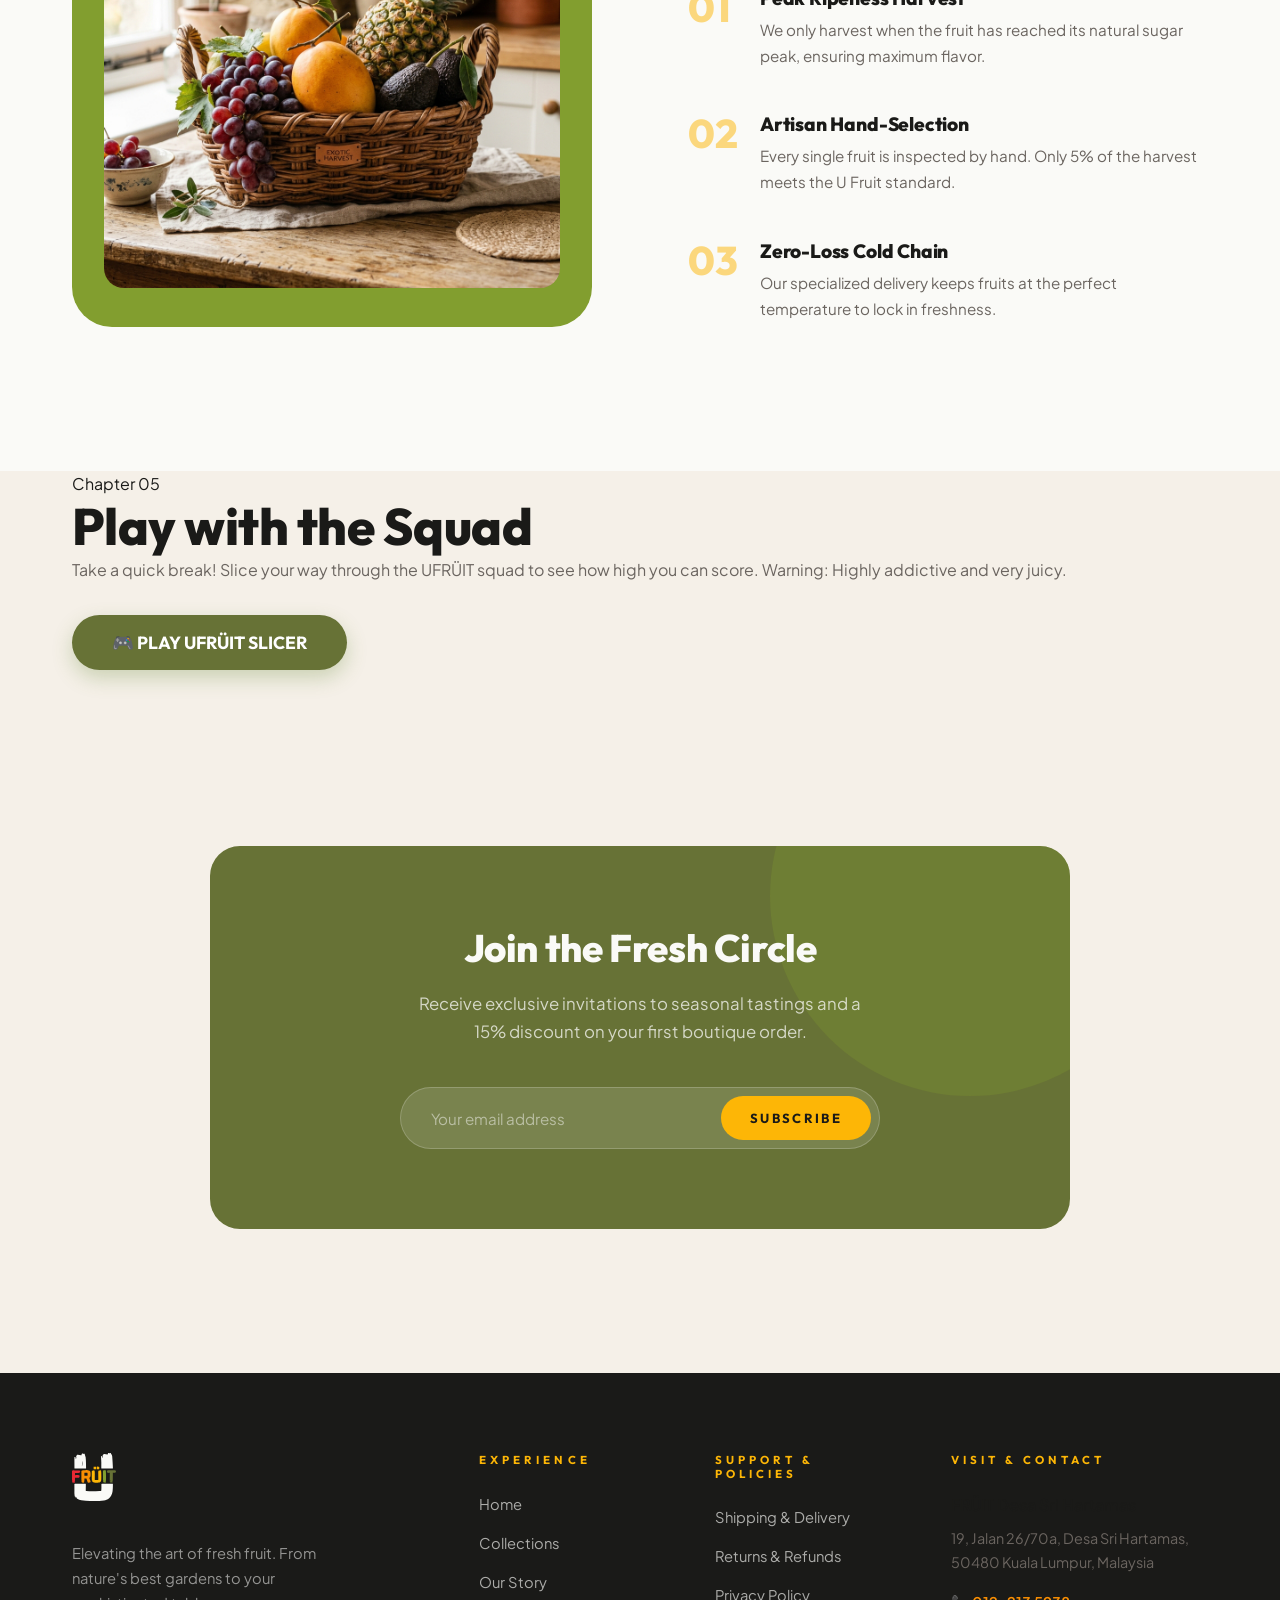
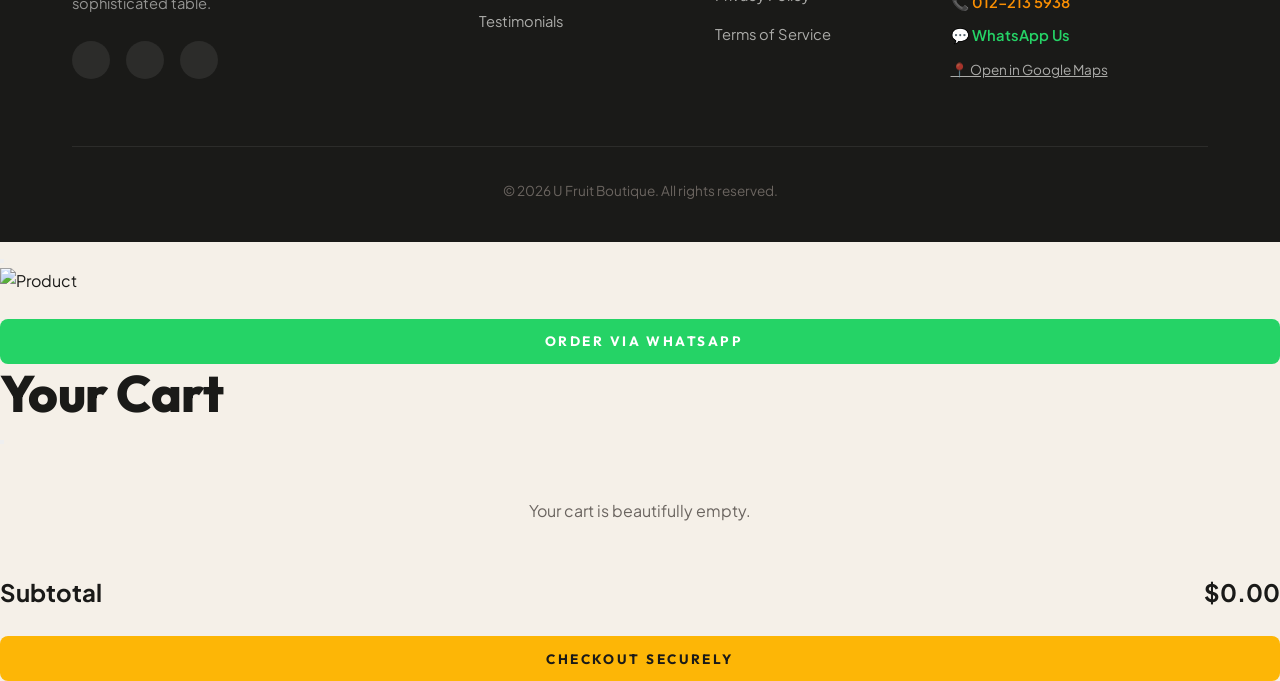
==== commit eda2f9ee: "feat(game): add UFRUIT Slicer HTML5 canvas slicing game to landing page" ====
--- a/index.html
+++ b/index.html
@@ -510,6 +510,30 @@
         </div>
     </section>
 
+    <!-- Chapter 05: Play with the Squad -->
+    <section class="chapter-intro" id="chapter-05" style="padding-bottom: 2rem;">
+        <div class="container reveal">
+            <span class="chapter-badge">Chapter 05</span>
+            <h2>Play with the Squad</h2>
+            <p style="margin-bottom: 2rem;">Take a quick break! Slice your way through the UFRÜIT squad to see how high you can score. Warning: Highly addictive and very juicy.</p>
+            <button onclick="document.getElementById('gameModal').classList.add('active');" style="
+                background: var(--primary-green);
+                color: #fff;
+                border: none;
+                padding: 1rem 2.5rem;
+                font-family: var(--font-label);
+                font-size: 1.1rem;
+                font-weight: 700;
+                border-radius: 9999px;
+                cursor: pointer;
+                box-shadow: 0 8px 20px rgba(107, 140, 58, 0.3);
+                transition: transform 0.3s ease, box-shadow 0.3s ease;
+            " onmouseover="this.style.transform='translateY(-3px)'; this.style.boxShadow='0 12px 25px rgba(107, 140, 58, 0.4)';" onmouseout="this.style.transform='translateY(0)'; this.style.boxShadow='0 8px 20px rgba(107, 140, 58, 0.3)';">
+                🎮 PLAY UFRÜIT SLICER
+            </button>
+        </div>
+    </section>
+
     <!-- Newsletter Section -->
     <section class="newsletter" id="newsletter">
         <div class="container reveal">
@@ -713,5 +737,40 @@
         <svg width="22" height="22" fill="currentColor" viewBox="0 0 24 24"><path d="M17.472 14.382c-.297-.149-1.758-.867-2.03-.967-.273-.099-.471-.148-.67.15-.197.297-.767.966-.94 1.164-.173.199-.347.223-.644.075-.297-.15-1.255-.463-2.39-1.475-.883-.788-1.48-1.761-1.653-2.059-.173-.297-.018-.458.13-.606.134-.133.298-.347.446-.52.149-.174.198-.298.298-.497.099-.198.05-.371-.025-.52-.075-.149-.669-1.612-.916-2.207-.242-.579-.487-.5-.669-.51-.173-.008-.371-.01-.57-.01-.198 0-.52.074-.792.372-.272.297-1.04 1.016-1.04 2.479 0 1.462 1.065 2.875 1.213 3.074.149.198 2.096 3.2 5.077 4.487.709.306 1.262.489 1.694.625.712.227 1.36.195 1.871.118.571-.085 1.758-.719 2.006-1.413.248-.694.248-1.289.173-1.413-.074-.124-.272-.198-.57-.347m-5.421 7.403h-.004a9.87 9.87 0 01-5.031-1.378l-.361-.214-3.741.982.998-3.648-.235-.374a9.86 9.86 0 01-1.51-5.26c.001-5.45 4.436-9.884 9.884-9.884 2.64 0 5.122 1.03 6.988 2.898a9.825 9.825 0 012.893 6.994c-.003 5.45-4.437 9.884-9.885 9.884m8.413-18.297A11.815 11.815 0 0012.05 0C5.495 0 .16 5.335.157 11.892c0 2.096.547 4.142 1.588 5.945L.057 24l6.305-1.654a11.882 11.882 0 005.683 1.448h.005c6.554 0 11.89-5.335 11.893-11.893a11.821 11.821 0 00-3.48-8.413z"/></svg>
         <span>💬 Chat with FRÜIT Concierge</span>
     </a>
+    <!-- UFRÜIT Slicer Game Modal -->
+    <div id="gameModal" class="game-modal">
+        <div class="game-modal-content">
+            <button class="close-game" onclick="document.getElementById('gameModal').classList.remove('active');">&times;</button>
+            <div id="gameContainer" class="game-container">
+                <canvas id="fruitGame"></canvas>
+                
+                <!-- Game HUD -->
+                <div id="gameHUD" class="game-hud" style="display: none;">
+                    <div class="hud-top">
+                        <div class="score-box">SCORE: <span id="gameScore">0</span></div>
+                        <div id="gameLives" class="lives-box"></div>
+                    </div>
+                </div>
+                
+                <!-- Start Screen -->
+                <div id="gameStartScreen" class="game-screen">
+                    <h2 style="font-family: var(--font-display); font-size: 3rem; color: var(--primary-green); margin-bottom: 0;">UFRÜIT</h2>
+                    <h3 style="font-family: var(--font-label); letter-spacing: 0.2em; margin-top: 0;">SLICER</h3>
+                    <p>Slice the fruits. Avoid dropping them.</p>
+                    <button id="gameStartBtn" class="game-btn">START GAME</button>
+                </div>
+                
+                <!-- Game Over Screen -->
+                <div id="gameOverScreen" class="game-screen" style="display: none;">
+                    <h2 style="font-family: var(--font-display); font-size: 3rem; color: #D4272B; margin-bottom: 0;">GAME OVER</h2>
+                    <p style="font-size: 1.2rem;">Final Score: <span id="finalScore" style="font-weight: 700;">0</span></p>
+                    <button id="gameRestartBtn" class="game-btn">PLAY AGAIN</button>
+                </div>
+            </div>
+        </div>
+    </div>
+
+    <!-- Game Engine -->
+    <script src="game.js"></script>
 </body>
 </html>
--- a/style.css
+++ b/style.css
@@ -1458,3 +1458,128 @@
 .squad-podium-card:hover .podium-svg-badge {
     transform: scale(1.22) rotate(15deg) !important;
 }
+
+/* ========================================================
+   UFRÜIT SLICER GAME UI
+   ======================================================== */
+.game-modal {
+    position: fixed;
+    top: 0; left: 0; right: 0; bottom: 0;
+    background: rgba(26, 26, 24, 0.85);
+    backdrop-filter: blur(12px);
+    z-index: 99999;
+    display: flex;
+    align-items: center;
+    justify-content: center;
+    opacity: 0;
+    pointer-events: none;
+    transition: opacity 0.4s ease;
+}
+.game-modal.active {
+    opacity: 1;
+    pointer-events: auto;
+}
+.game-modal-content {
+    position: relative;
+    width: 100%;
+    max-width: 800px;
+    height: 90vh;
+    max-height: 800px;
+    background: #F5F0E8;
+    border-radius: var(--radius-lg);
+    box-shadow: 0 20px 60px rgba(0,0,0,0.4);
+    overflow: hidden;
+}
+.close-game {
+    position: absolute;
+    top: 15px; right: 15px;
+    background: rgba(0,0,0,0.1);
+    border: none;
+    color: var(--color-deep);
+    font-size: 1.5rem;
+    width: 40px; height: 40px;
+    border-radius: 50%;
+    cursor: pointer;
+    z-index: 100;
+    transition: background 0.3s ease;
+}
+.close-game:hover {
+    background: rgba(0,0,0,0.2);
+}
+.game-container {
+    position: relative;
+    width: 100%; height: 100%;
+}
+canvas#fruitGame {
+    width: 100%; height: 100%;
+    display: block;
+    cursor: crosshair;
+}
+.game-hud {
+    position: absolute;
+    top: 0; left: 0; right: 0;
+    padding: 20px;
+    display: flex;
+    justify-content: space-between;
+    pointer-events: none;
+}
+.hud-top {
+    width: 100%;
+    display: flex;
+    justify-content: space-between;
+    align-items: flex-start;
+}
+.score-box {
+    font-family: var(--font-display);
+    font-size: 1.5rem;
+    color: var(--primary-green);
+    font-weight: 700;
+    background: rgba(245, 240, 232, 0.9);
+    padding: 0.5rem 1rem;
+    border-radius: 8px;
+    box-shadow: 0 4px 10px rgba(0,0,0,0.1);
+}
+.lives-box {
+    background: rgba(245, 240, 232, 0.9);
+    padding: 0.5rem;
+    border-radius: 8px;
+    box-shadow: 0 4px 10px rgba(0,0,0,0.1);
+    display: flex;
+    gap: 5px;
+}
+.game-screen {
+    position: absolute;
+    top: 0; left: 0; right: 0; bottom: 0;
+    background: rgba(245, 240, 232, 0.95);
+    display: flex;
+    flex-direction: column;
+    align-items: center;
+    justify-content: center;
+    text-align: center;
+    z-index: 10;
+}
+.game-btn {
+    margin-top: 2rem;
+    background: var(--primary-green);
+    color: #fff;
+    border: none;
+    padding: 1rem 3rem;
+    font-family: var(--font-label);
+    font-size: 1.2rem;
+    font-weight: 700;
+    border-radius: 9999px;
+    cursor: pointer;
+    box-shadow: 0 8px 20px rgba(107, 140, 58, 0.3);
+    transition: transform 0.3s ease, box-shadow 0.3s ease;
+}
+.game-btn:hover {
+    transform: translateY(-3px);
+    box-shadow: 0 12px 25px rgba(107, 140, 58, 0.4);
+}
+.flash-red {
+    animation: flashRed 0.2s ease-out;
+}
+@keyframes flashRed {
+    0%, 100% { box-shadow: inset 0 0 0 rgba(212, 39, 43, 0); }
+    50% { box-shadow: inset 0 0 50px rgba(212, 39, 43, 0.8); }
+}
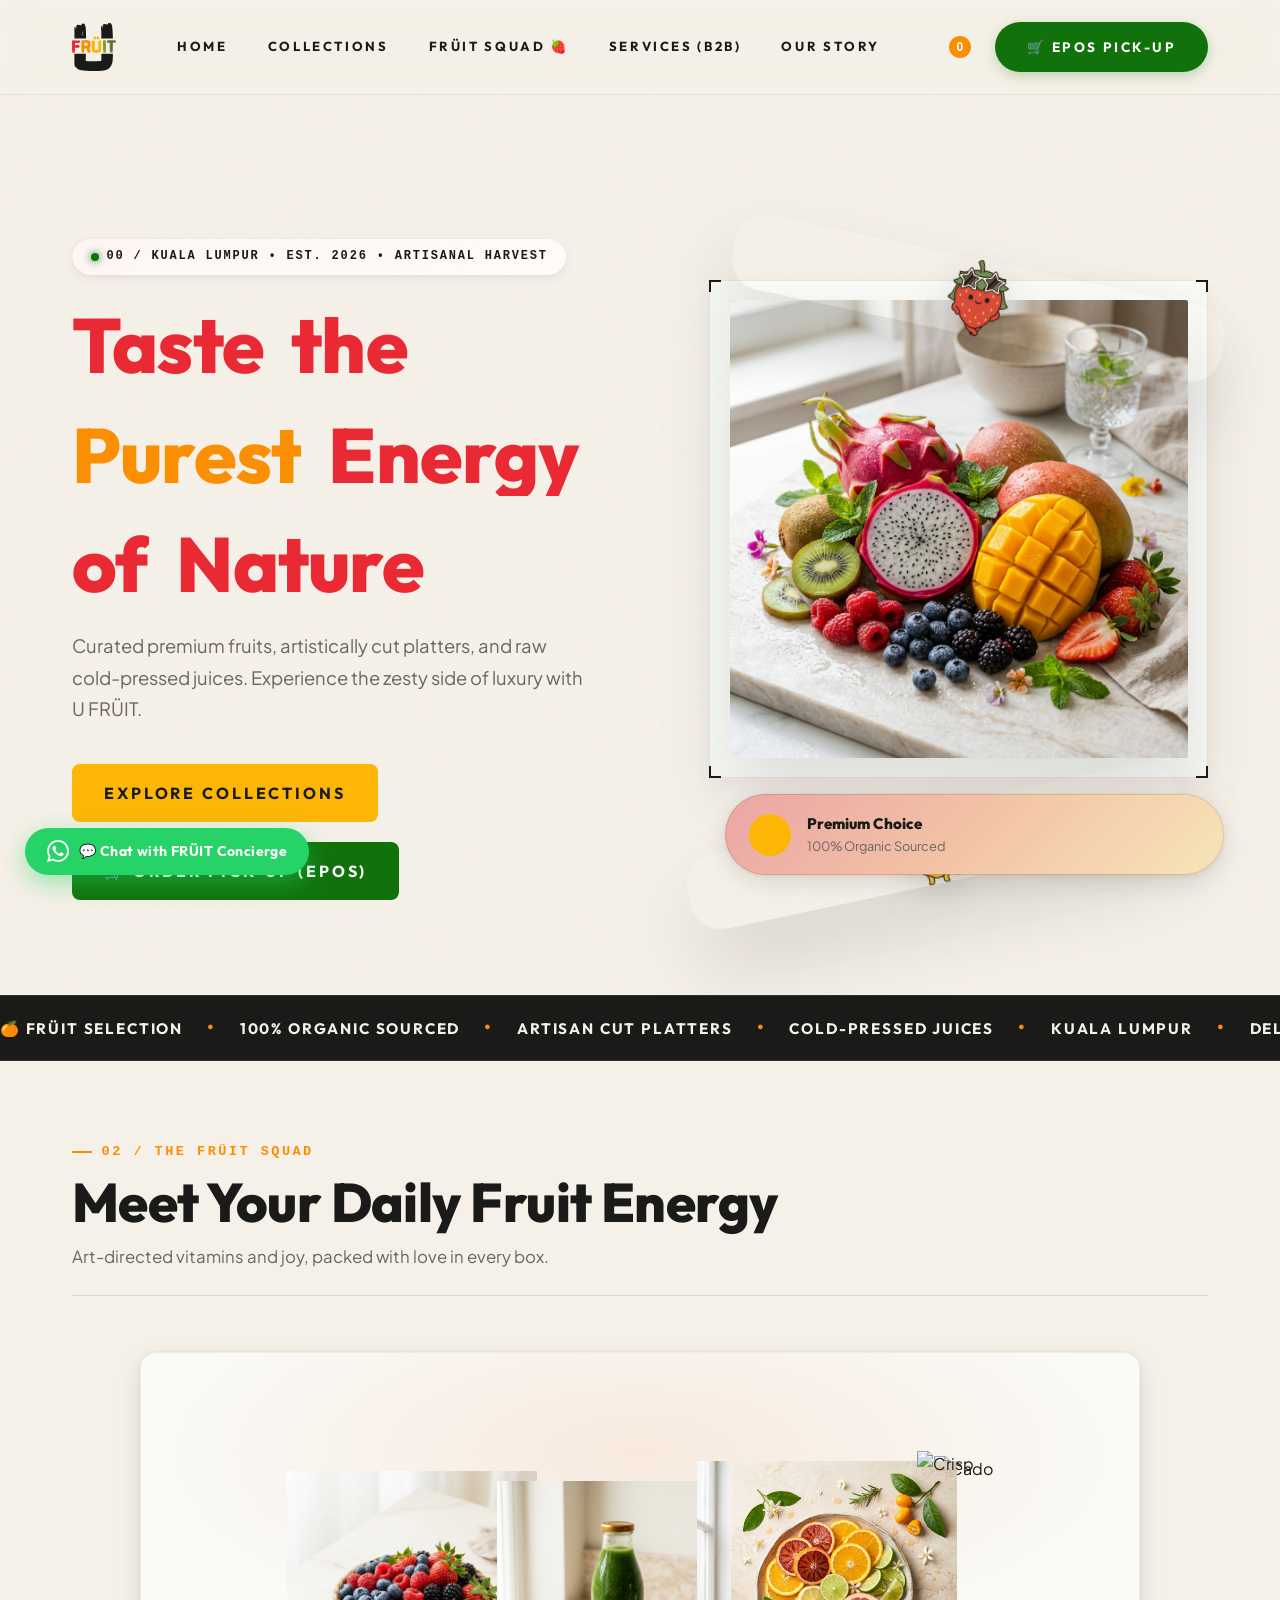
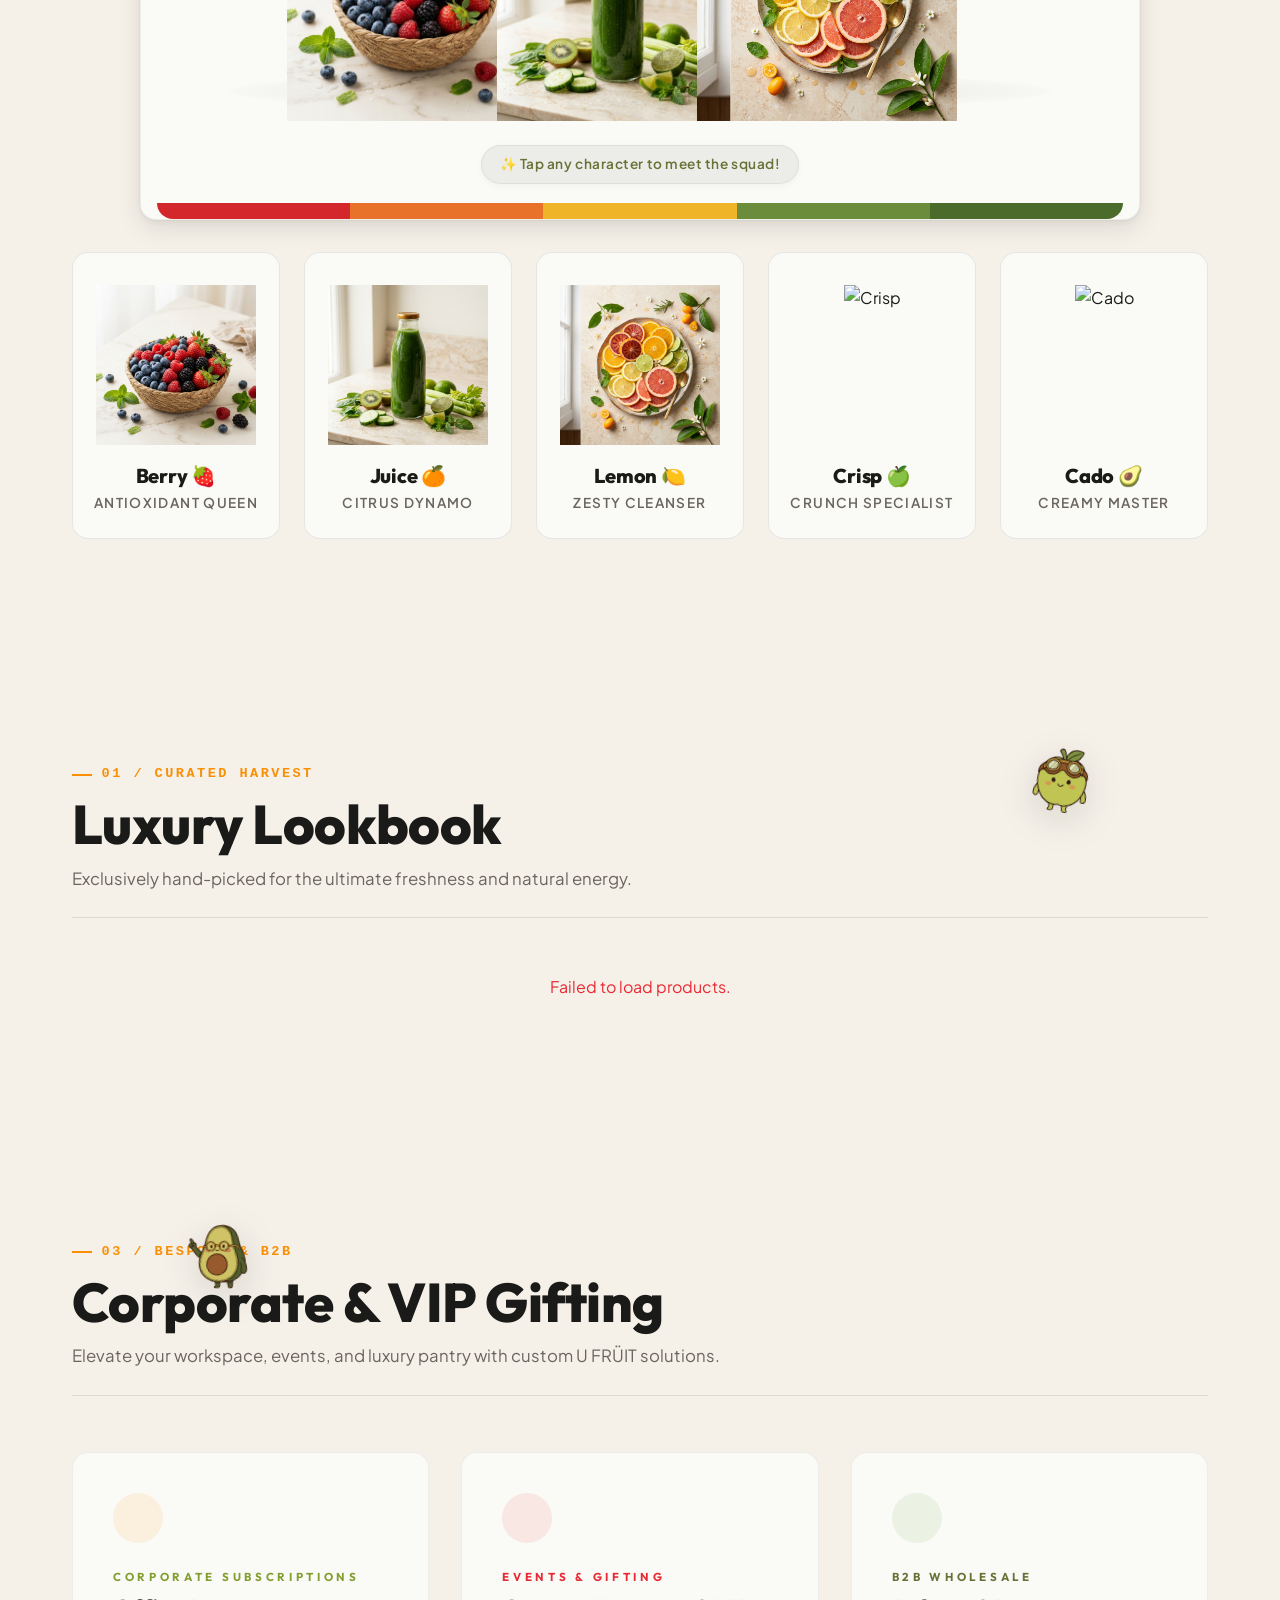
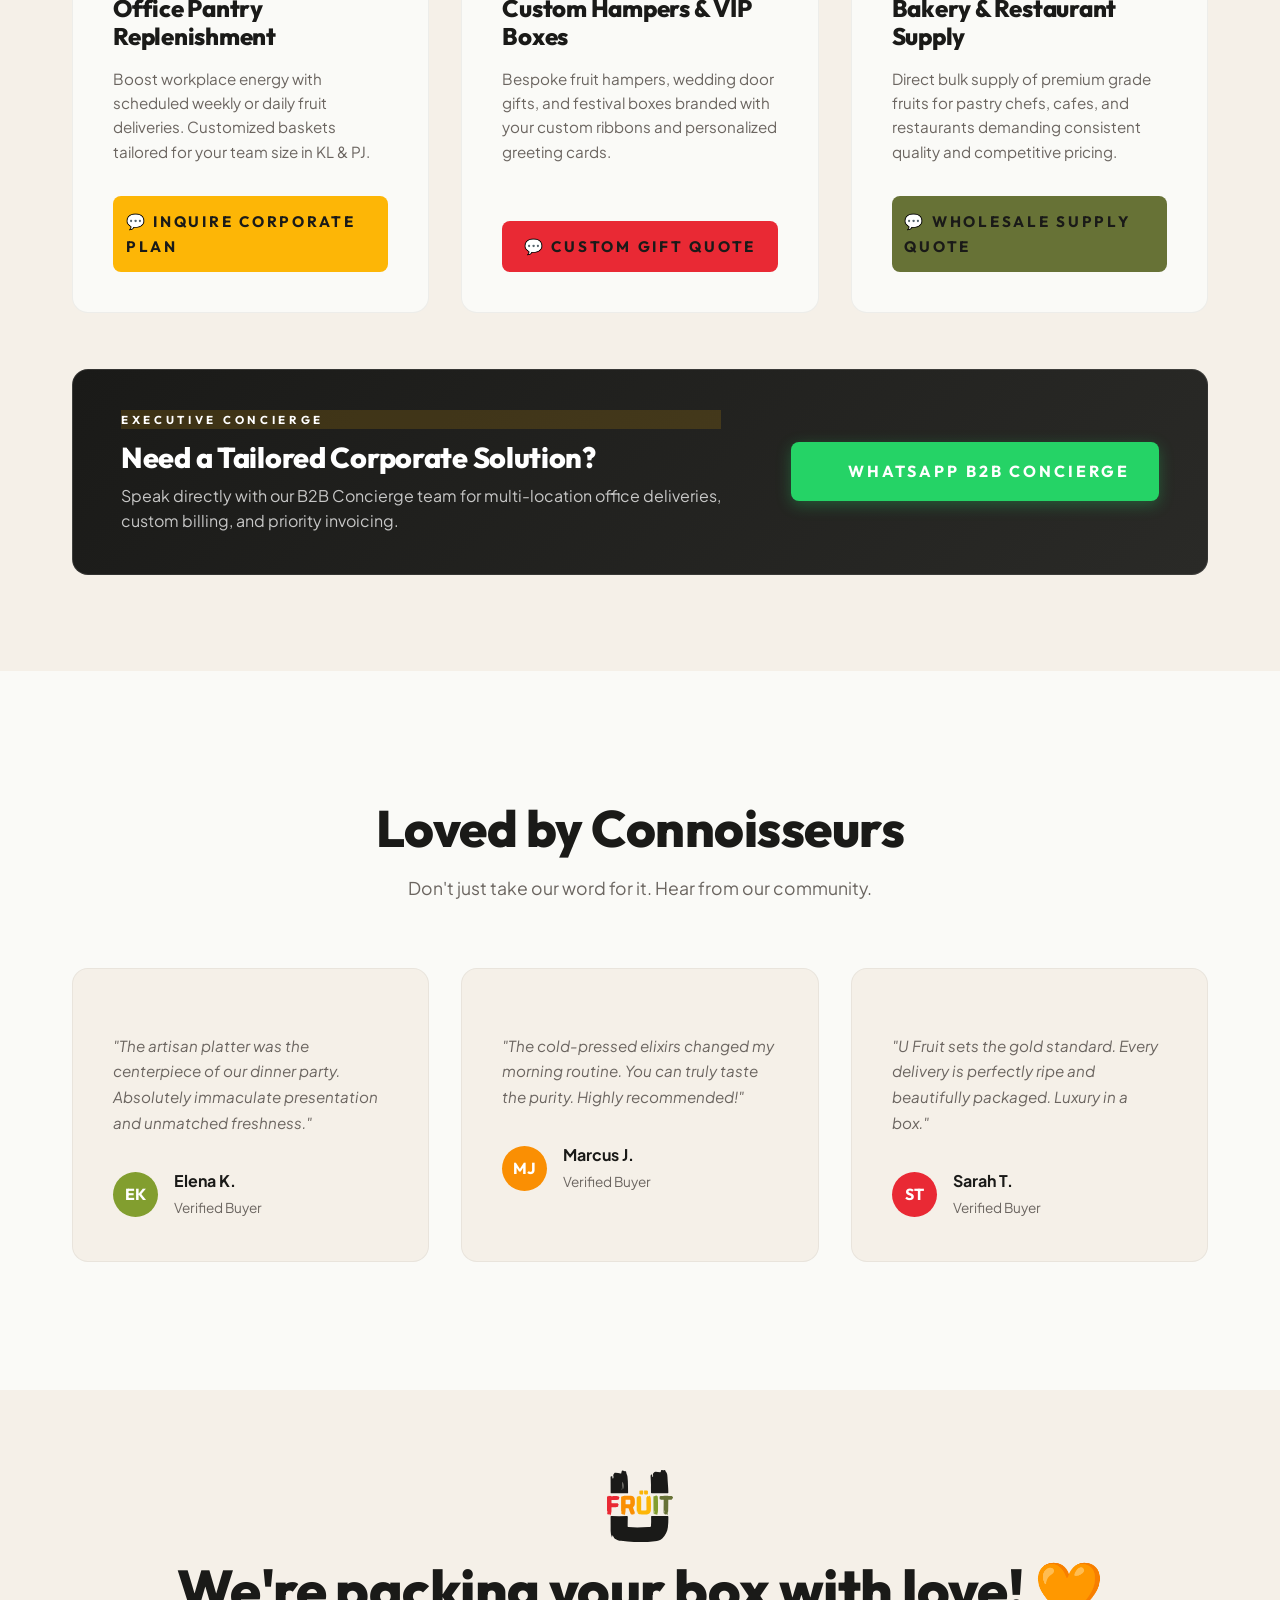
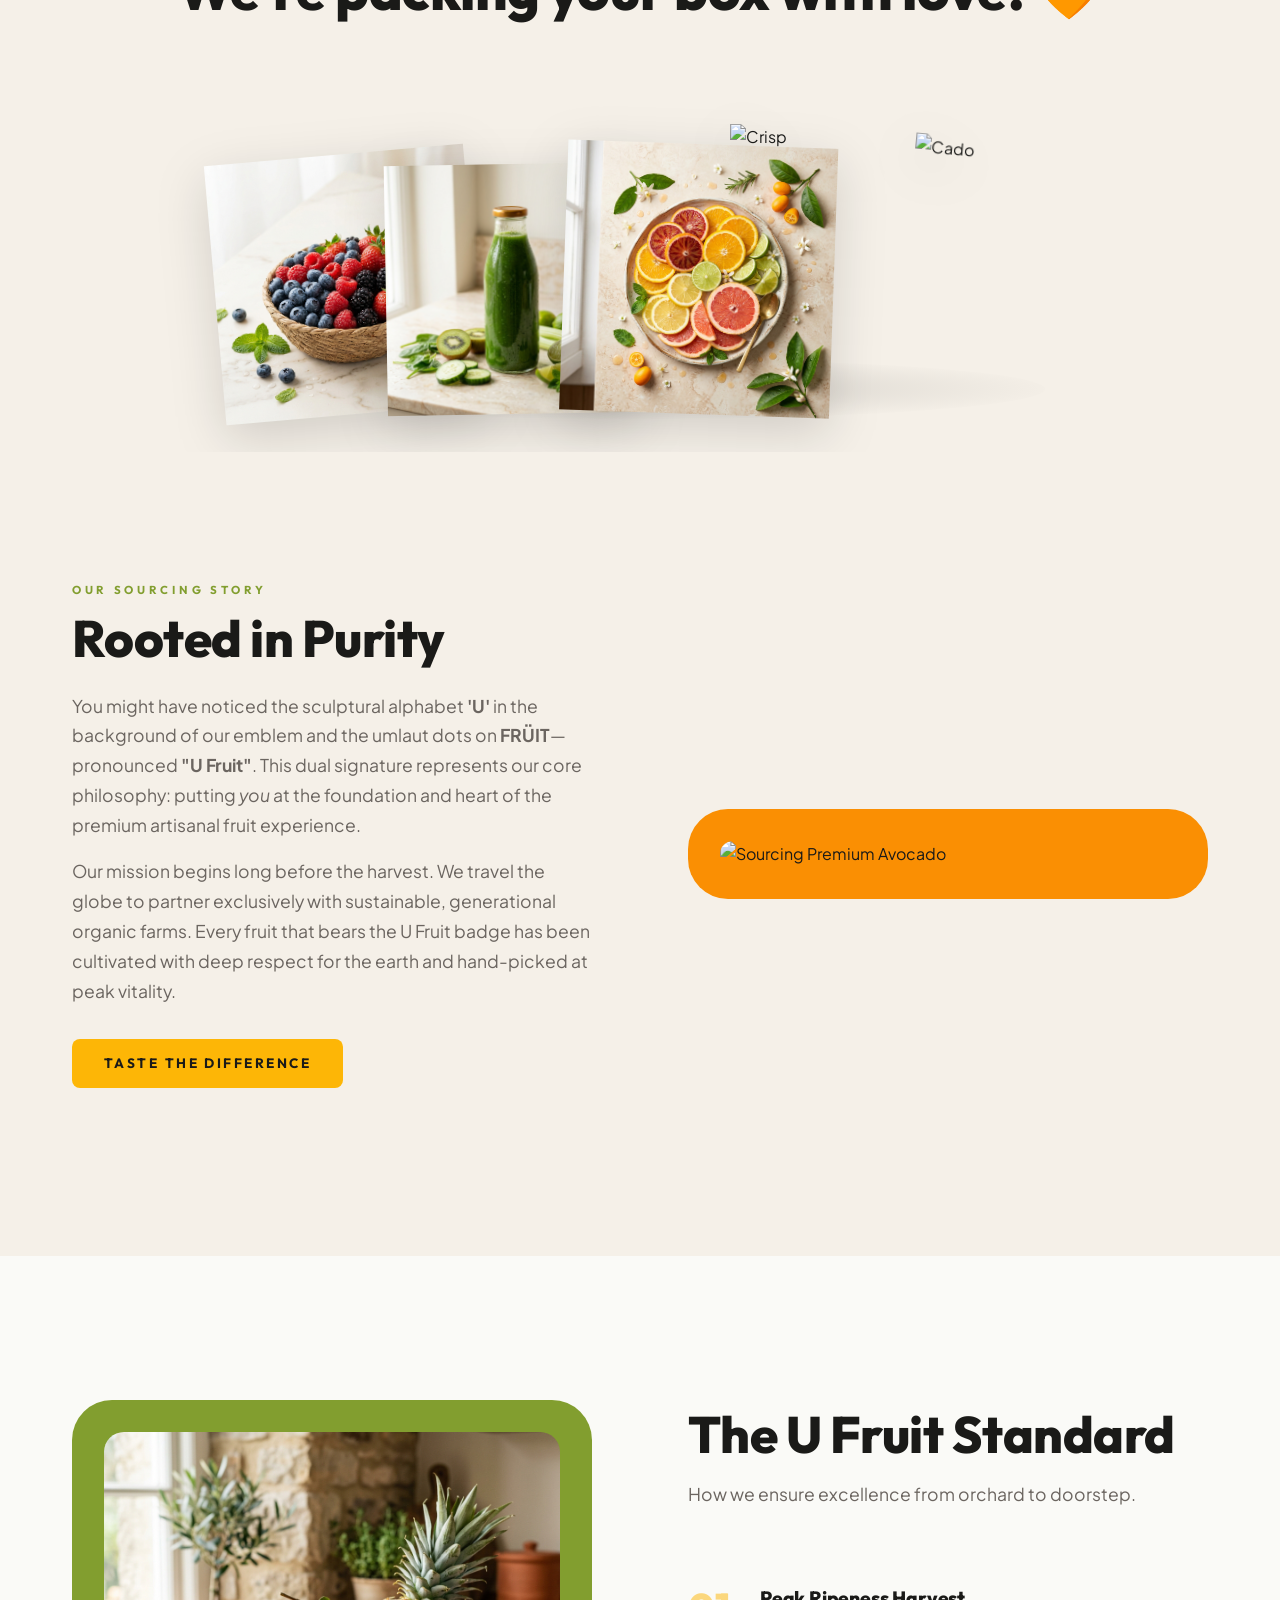
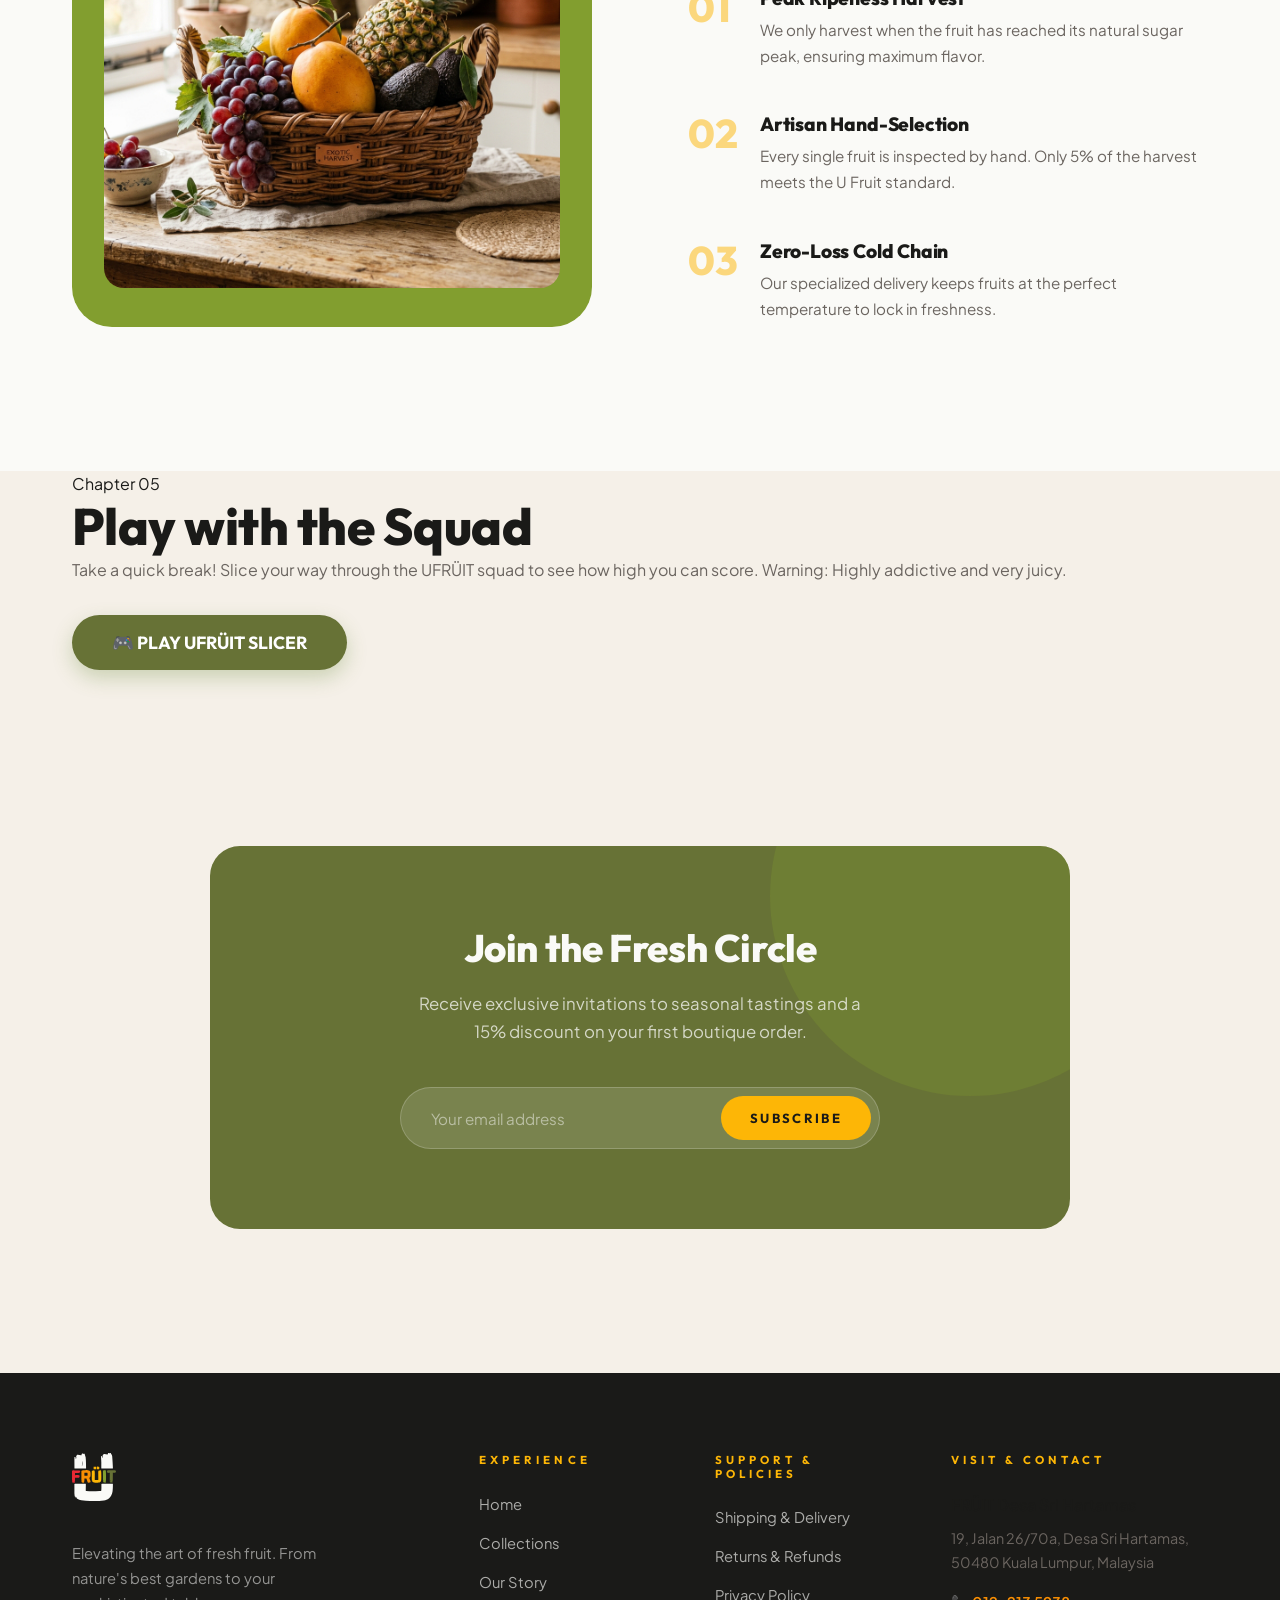
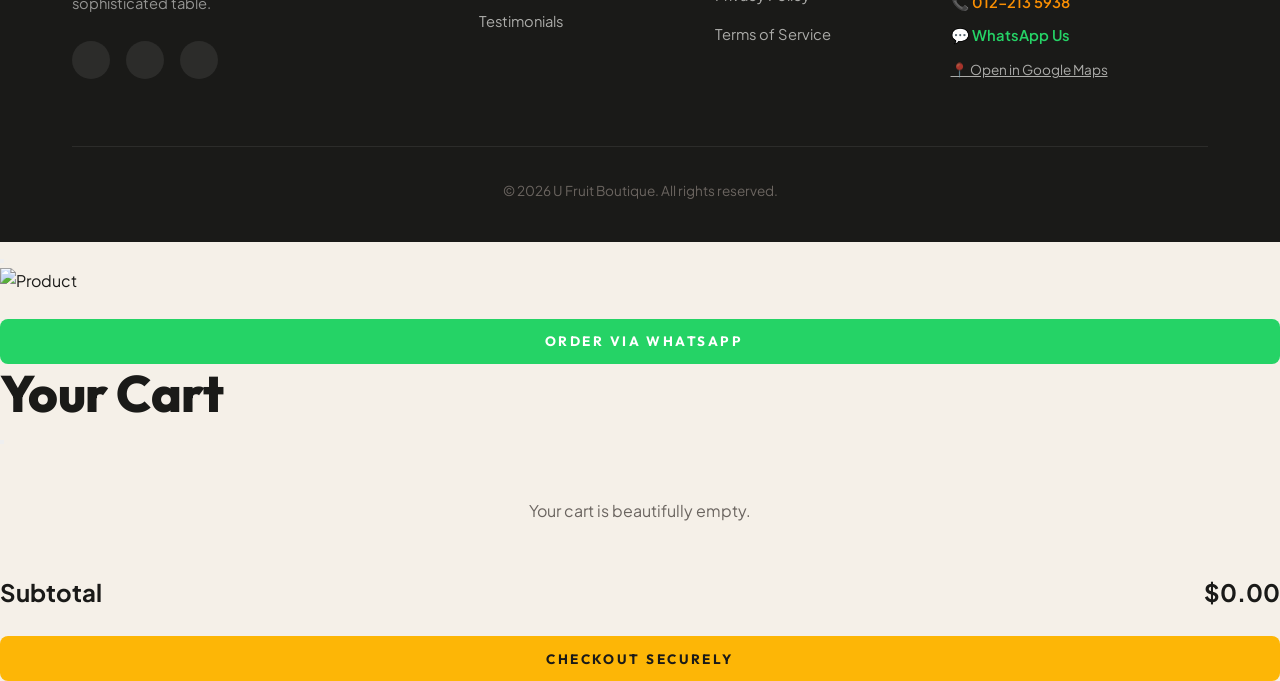
==== commit bbe4a2ec: "fix(html): restore accidentally deleted script closing tag that swallowed game modal" ====
--- a/index.html
+++ b/index.html
@@ -3,11 +3,140 @@
 <head>
     <meta charset="UTF-8">
     <meta name="viewport" content="width=device-width, initial-scale=1.0">
-    <title>FRÜIT (U Fruit) | Premium Fresh Fruit</title>
+    <title>UFRÜIT | Zero-Compromise Freshness</title>
     <meta name="description" content="U Fruit offers the finest selection of whole fruits, fresh-cut platters, and freshly squeezed juices. Premium quality, delivered fresh.">
     <!-- Favicon (Tab Logo) -->
     <link rel="icon" type="image/svg+xml" href="assets/UFRÜIT LOGO V3.svg">
-    <link rel="stylesheet" href="style.css">
+    <!-- Fonts -->
+    <link rel="preconnect" href="https://fonts.googleapis.com">
+    <link rel="preconnect" href="https://fonts.gstatic.com" crossorigin>
+    <link href="https://fonts.googleapis.com/css2?family=Outfit:wght@400;600;700&family=Playfair+Display:ital,wght@0,400;0,600;1,400&display=swap" rel="stylesheet">
+    <!-- Base Styles -->
+    <link rel="stylesheet" href="style.css?v=2">
+    <!-- Inline Game Styles to bypass cache -->
+    <style>
+        .game-modal {
+            position: fixed;
+            top: 0; left: 0; right: 0; bottom: 0;
+            background: rgba(26, 26, 24, 0.85);
+            backdrop-filter: blur(12px);
+            z-index: 999999;
+            display: flex;
+            align-items: center;
+            justify-content: center;
+            opacity: 0;
+            pointer-events: none;
+            transition: opacity 0.4s ease;
+        }
+        .game-modal.active {
+            opacity: 1;
+            pointer-events: auto;
+        }
+        .game-modal-content {
+            position: relative;
+            width: 100%;
+            max-width: 800px;
+            height: 90vh;
+            max-height: 800px;
+            background: #F5F0E8;
+            border-radius: 24px;
+            box-shadow: 0 20px 60px rgba(0,0,0,0.4);
+            overflow: hidden;
+        }
+        .close-game {
+            position: absolute;
+            top: 15px; right: 15px;
+            background: rgba(0,0,0,0.1);
+            border: none;
+            color: #1a1a18;
+            font-size: 1.5rem;
+            width: 40px; height: 40px;
+            border-radius: 50%;
+            cursor: pointer;
+            z-index: 100;
+            transition: background 0.3s ease;
+        }
+        .close-game:hover {
+            background: rgba(0,0,0,0.2);
+        }
+        .game-container {
+            position: relative;
+            width: 100%; height: 100%;
+        }
+        canvas#fruitGame {
+            width: 100%; height: 100%;
+            display: block;
+            cursor: crosshair;
+        }
+        .game-hud {
+            position: absolute;
+            top: 0; left: 0; right: 0;
+            padding: 20px;
+            display: flex;
+            justify-content: space-between;
+            pointer-events: none;
+        }
+        .hud-top {
+            width: 100%;
+            display: flex;
+            justify-content: space-between;
+            align-items: flex-start;
+        }
+        .score-box {
+            font-family: 'Playfair Display', serif;
+            font-size: 1.5rem;
+            color: #6B8C3A;
+            font-weight: 700;
+            background: rgba(245, 240, 232, 0.9);
+            padding: 0.5rem 1rem;
+            border-radius: 8px;
+            box-shadow: 0 4px 10px rgba(0,0,0,0.1);
+        }
+        .lives-box {
+            background: rgba(245, 240, 232, 0.9);
+            padding: 0.5rem;
+            border-radius: 8px;
+            box-shadow: 0 4px 10px rgba(0,0,0,0.1);
+            display: flex;
+            gap: 5px;
+        }
+        .game-screen {
+            position: absolute;
+            top: 0; left: 0; right: 0; bottom: 0;
+            background: rgba(245, 240, 232, 0.95);
+            display: flex;
+            flex-direction: column;
+            align-items: center;
+            justify-content: center;
+            text-align: center;
+            z-index: 10;
+        }
+        .game-btn {
+            margin-top: 2rem;
+            background: #6B8C3A;
+            color: #fff;
+            border: none;
+            padding: 1rem 3rem;
+            font-family: 'Outfit', sans-serif;
+            font-size: 1.2rem;
+            font-weight: 700;
+            border-radius: 9999px;
+            cursor: pointer;
+            box-shadow: 0 8px 20px rgba(107, 140, 58, 0.3);
+            transition: transform 0.3s ease, box-shadow 0.3s ease;
+        }
+        .game-btn:hover {
+            transform: translateY(-3px);
+            box-shadow: 0 12px 25px rgba(107, 140, 58, 0.4);
+        }
+        .flash-red {
+            animation: flashRed 0.2s ease-out;
+        }
+        @keyframes flashRed {
+            0%, 100% { box-shadow: inset 0 0 0 rgba(212, 39, 43, 0); }
+            50% { box-shadow: inset 0 0 50px rgba(212, 39, 43, 0.8); }
+        }
+    </style>
     <!-- Lucide Icons -->
     <script src="https://unpkg.com/lucide@0"></script>
 </head>
@@ -516,7 +645,7 @@
             <span class="chapter-badge">Chapter 05</span>
             <h2>Play with the Squad</h2>
             <p style="margin-bottom: 2rem;">Take a quick break! Slice your way through the UFRÜIT squad to see how high you can score. Warning: Highly addictive and very juicy.</p>
-            <button onclick="document.getElementById('gameModal').classList.add('active');" style="
+            <button onclick="alert('Opening UFRUIT Slicer...'); document.getElementById('gameModal').classList.add('active');" style="
                 background: var(--primary-green);
                 color: #fff;
                 border: none;
@@ -713,7 +842,12 @@
                     <div style="font-weight: 700; color: var(--primary-green);">${document.getElementById('modalPrice').innerText}</div>
                 </div>
             `;
-            document.querySelector('.cart-total span:last    <!-- Floating WhatsApp Button -->
+            document.querySelector('.cart-total span:last-child').innerText = document.getElementById('modalPrice').innerText;
+            toggleCart();
+        }
+    </script>
+
+    <!-- Floating WhatsApp Button -->
     <a href="https://wa.me/60122135938?text=Hi%20FRÜIT%20Concierge,%20I'd%20like%20to%20inquire%20about%20your%20fresh%20fruits!" target="_blank" aria-label="Chat with FRÜIT Concierge on WhatsApp" style="
         position: fixed;
         bottom: 25px;
@@ -771,6 +905,6 @@
     </div>
 
     <!-- Game Engine -->
-    <script src="game.js"></script>
+    <script src="game.js?v=2"></script>
 </body>
 </html>
